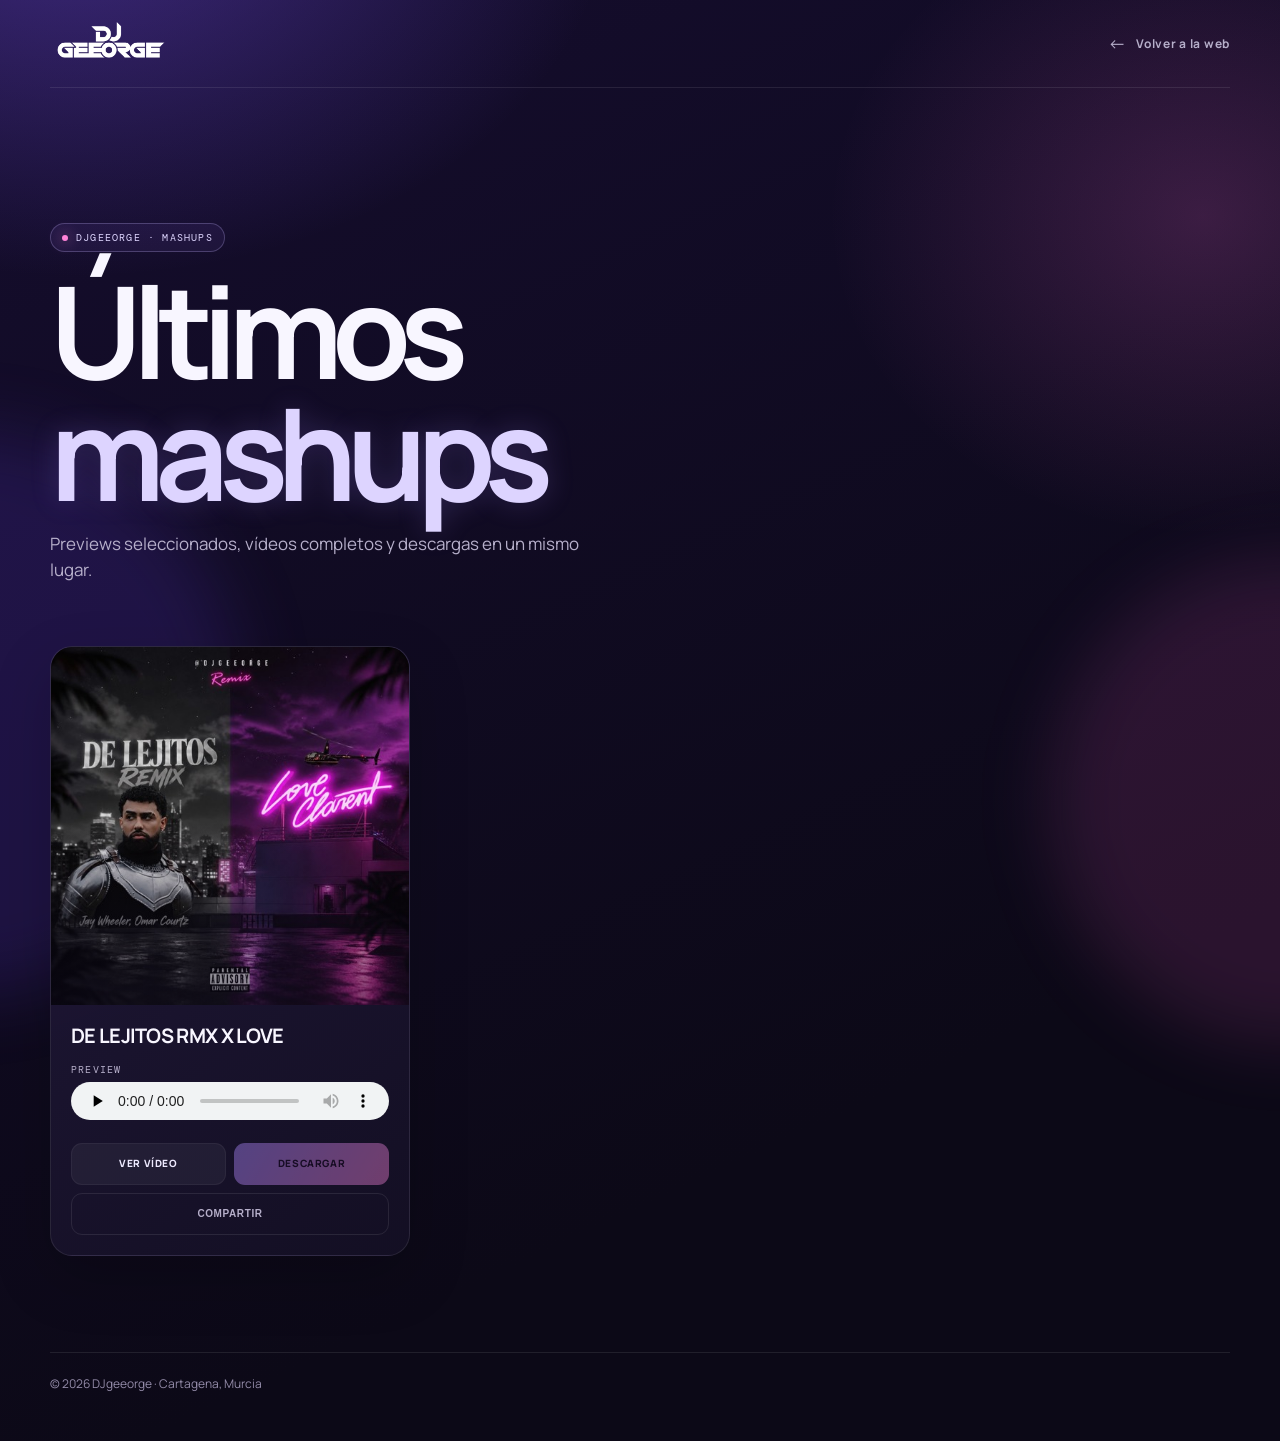
==== descargas/index.html @ b927e09e "web" ====
<!doctype html>
<html lang="es"><head><meta charset="utf-8"><meta name="viewport" content="width=device-width,initial-scale=1"><meta name="theme-color" content="#100b22"><meta name="description" content="Mashups y previews de DJgeeorge."><title>Mashups — DJgeeorge</title><link rel="preconnect" href="https://fonts.googleapis.com"><link rel="preconnect" href="https://fonts.gstatic.com" crossorigin><link href="https://fonts.googleapis.com/css2?family=DM+Mono&family=Manrope:wght@400;500;600;700;800&display=swap" rel="stylesheet"><style>:root{--bg:#100b22;--panel:#1b1331cc;--ink:#f8f6ff;--muted:#b6afca;--violet:#a083ff;--pink:#ff83d8;--line:#ffffff17;--font:Manrope,system-ui,sans-serif}*{box-sizing:border-box}html{scroll-behavior:smooth}body{min-height:100vh;margin:0;overflow-x:hidden;background:radial-gradient(ellipse 62% 40% at 6% -8%,#7651ec70,transparent 68%),radial-gradient(ellipse 45% 34% at 94% 15%,#f569cf30,transparent 65%),linear-gradient(155deg,#150d2e,#0c0917 74%);color:var(--ink);font:15px/1.5 var(--font)}body:before,body:after{content:"";position:fixed;z-index:-1;border-radius:50%;filter:blur(35px);pointer-events:none}body:before{width:44vw;height:44vw;top:48%;left:-25vw;background:#5b3bd032;animation:drift 13s ease-in-out infinite alternate}body:after{width:38vw;height:38vw;right:-20vw;top:62%;background:#f35fca21;animation:drift 15s -4s ease-in-out infinite alternate}a{color:inherit;text-decoration:none}.wrap{width:min(1180px,calc(100% - 48px));margin:auto}.nav{height:88px;display:flex;align-items:center;justify-content:space-between;border-bottom:1px solid var(--line)}.brand img{width:136px;height:auto}.back{display:flex;align-items:center;gap:9px;color:var(--muted);font-size:12px;font-weight:700;letter-spacing:.06em}.back:hover{color:#fff}.back b{font-size:18px;font-weight:400}header{padding:clamp(70px,11vw,135px) 0 64px}.tag{display:inline-flex;align-items:center;gap:8px;padding:7px 11px;border:1px solid #c7b9ff42;border-radius:99px;background:#9c7dff13;color:#dfd6ff;font:10px 'DM Mono';letter-spacing:.12em;text-transform:uppercase}.tag:before{content:"";width:6px;height:6px;border-radius:50%;background:var(--pink);box-shadow:0 0 16px var(--pink)}h1{max-width:800px;margin:18px 0;font-size:clamp(54px,10vw,136px);line-height:.87;letter-spacing:-.08em}h1 span{color:transparent;-webkit-text-stroke:1px #d9d0ff}header p{max-width:530px;margin:0;color:var(--muted);font-size:17px}.grid{display:grid;grid-template-columns:repeat(auto-fit,minmax(280px,1fr));gap:18px;padding-bottom:96px}.card{position:relative;overflow:hidden;border:1px solid var(--line);border-radius:22px;background:linear-gradient(145deg,#231a3dde,#151025de);box-shadow:0 22px 60px #00000032;transition:border-color .35s,box-shadow .4s,transform .4s}.card:hover{border-color:#d8ceff5c;box-shadow:0 32px 70px #00000064;transform:translateY(-6px)}.cover{position:relative;aspect-ratio:1;overflow:hidden;background:#271c48}.cover:after{content:"";position:absolute;inset:0;background:linear-gradient(180deg,transparent 48%,#130d2570)}.cover img{width:100%;height:100%;object-fit:cover;transition:transform .8s cubic-bezier(.16,1,.3,1)}.card:hover .cover img{transform:scale(1.055)}.content{padding:20px}.content h2{margin:0 0 16px;font-size:20px;letter-spacing:-.035em;line-height:1.1}.preview-label{display:block;margin-bottom:6px;color:var(--muted);font:10px 'DM Mono';letter-spacing:.12em;text-transform:uppercase}.preview{width:100%;height:38px;margin:0 0 16px;accent-color:var(--pink)}.actions{display:grid;grid-template-columns:1fr 1fr;gap:8px}.action{display:flex;align-items:center;justify-content:center;min-height:42px;padding:8px;border:1px solid #ffffff0d;border-radius:11px;background:#ffffff0d;color:#eeeaff;font-size:10px;font-weight:800;letter-spacing:.06em;text-align:center;text-transform:uppercase;cursor:pointer;transition:transform .2s,background .2s,box-shadow .2s}.action:hover{transform:translateY(-2px);background:#ffffff1b;box-shadow:0 8px 18px #0004}.action.download{border:0;background:linear-gradient(120deg,#ab8aff,#f07ed0);color:#1b0923}.action.share{grid-column:span 2;background:transparent;border-color:var(--line);color:var(--muted)}.action.disabled{opacity:.42;pointer-events:none}.empty{grid-column:1/-1;padding:48px;border:1px dashed var(--line);border-radius:18px;color:var(--muted)}.footer{padding:22px 0 48px;border-top:1px solid var(--line);color:#938ba8;font-size:12px}.reveal{opacity:0;filter:blur(8px);transform:translateY(35px) scale(.98);transition:opacity .55s ease,filter .65s ease,transform .75s cubic-bezier(.16,1,.3,1)}.reveal.is-visible{opacity:1;filter:none;transform:none}.card.is-shared{animation:focus 1.3s ease-in-out 2}@keyframes drift{to{transform:translate3d(7vw,-5vw,0) scale(1.15)}}@keyframes focus{50%{box-shadow:0 0 0 7px #f496df48,0 0 60px #b59aff7a}}@media(max-width:600px){.wrap{width:min(100% - 30px,1180px)}.nav{height:70px}.brand img{width:118px}.back{font-size:10px}header{padding:70px 0 48px}header p{font-size:15px}.grid{grid-template-columns:1fr;gap:14px}.content{padding:17px}}@media(prefers-reduced-motion:reduce){*,*:before,*:after{animation:none!important;transition:none!important}.reveal{opacity:1;filter:none;transform:none}}</style></head>
<body><div class="wrap nav"><a class="brand" href="../" aria-label="DJgeeorge, inicio"><img src="../logos/logo-blanco.png" alt="DJgeeorge"></a><a class="back" href="../"><b>←</b> Volver a la web</a></div><header class="wrap"><span class="tag">DJgeeorge · Mashups</span><h1>Últimos<br><span>mashups</span></h1><p>Previews seleccionados, vídeos completos y descargas en un mismo lugar.</p></header><main class="wrap"><div class="grid" id="grid"></div></main><footer><div class="wrap footer">© 2026 DJgeeorge · Cartagena, Murcia</div></footer>
<script src="../mashups/mashups-data.js"></script><script>const grid=document.querySelector('#grid'),site='https://djgeeorge.qd.je/descargas/',esc=s=>String(s||'').replace(/[&<>'"]/g,c=>({'&':'&amp;','<':'&lt;','>':'&gt;',"'":'&#39;','"':'&quot;'}[c])),slug=s=>String(s).normalize('NFD').replace(/[\u0300-\u036f]/g,'').toLowerCase().replace(/[^a-z0-9]+/g,'-').replace(/(^-|-$)/g,''),items=window.DJGEEORGE_MASHUPS||[],selected=new URLSearchParams(location.search).get('m'),link=(klass,url,label)=>url?`<a class="action ${klass}" href="${esc(url)}" target="_blank" rel="noopener">${label}</a>`:`<span class="action ${klass} disabled">${label}</span>`;if(!items.length){grid.innerHTML='<div class="empty">Los primeros mashups están llegando. Vuelve pronto.</div>'}else items.forEach(item=>{const id=slug(item.title),shareUrl=`${site}?m=${encodeURIComponent(id)}`,card=document.createElement('article');card.className='card reveal';card.id=`mashup-${id}`;card.innerHTML=`<div class="cover"><img src="${esc(item.cover)}" alt="Portada de ${esc(item.title)}"></div><div class="content"><h2>${esc(item.title)}</h2>${item.preview?`<label class="preview-label">Preview</label><audio class="preview" controls preload="none" src="${esc(item.preview)}">Tu navegador no admite audio.</audio>`:''}<div class="actions">${link('',item.listen,'Ver vídeo')}${link('download',item.download,'Descargar')}<button class="action share" type="button">Compartir</button></div></div>`;card.querySelector('.share').onclick=async()=>{const text=`Mira este nuevo mashup de @DJgeeorge: ${item.title}`;try{if(navigator.share){await navigator.share({title:`DJgeeorge — ${item.title}`,text,url:shareUrl})}else{await navigator.clipboard.writeText(`${text}\n${shareUrl}`);card.querySelector('.share').textContent='Enlace copiado ✓'}}catch(error){if(error.name!=='AbortError')console.error(error)}};grid.append(card);if(selected===id){card.classList.add('is-shared');setTimeout(()=>card.scrollIntoView({behavior:'smooth',block:'center'}),180)}});const cards=document.querySelectorAll('.card'),observer=new IntersectionObserver(entries=>entries.forEach(entry=>{if(entry.isIntersecting){entry.target.classList.add('is-visible');observer.unobserve(entry.target)}}),{threshold:.15,rootMargin:'0px 0px -5%'});cards.forEach((card,index)=>{card.style.transitionDelay=`${Math.min(index*75,300)}ms`;observer.observe(card)});</script></body></html>
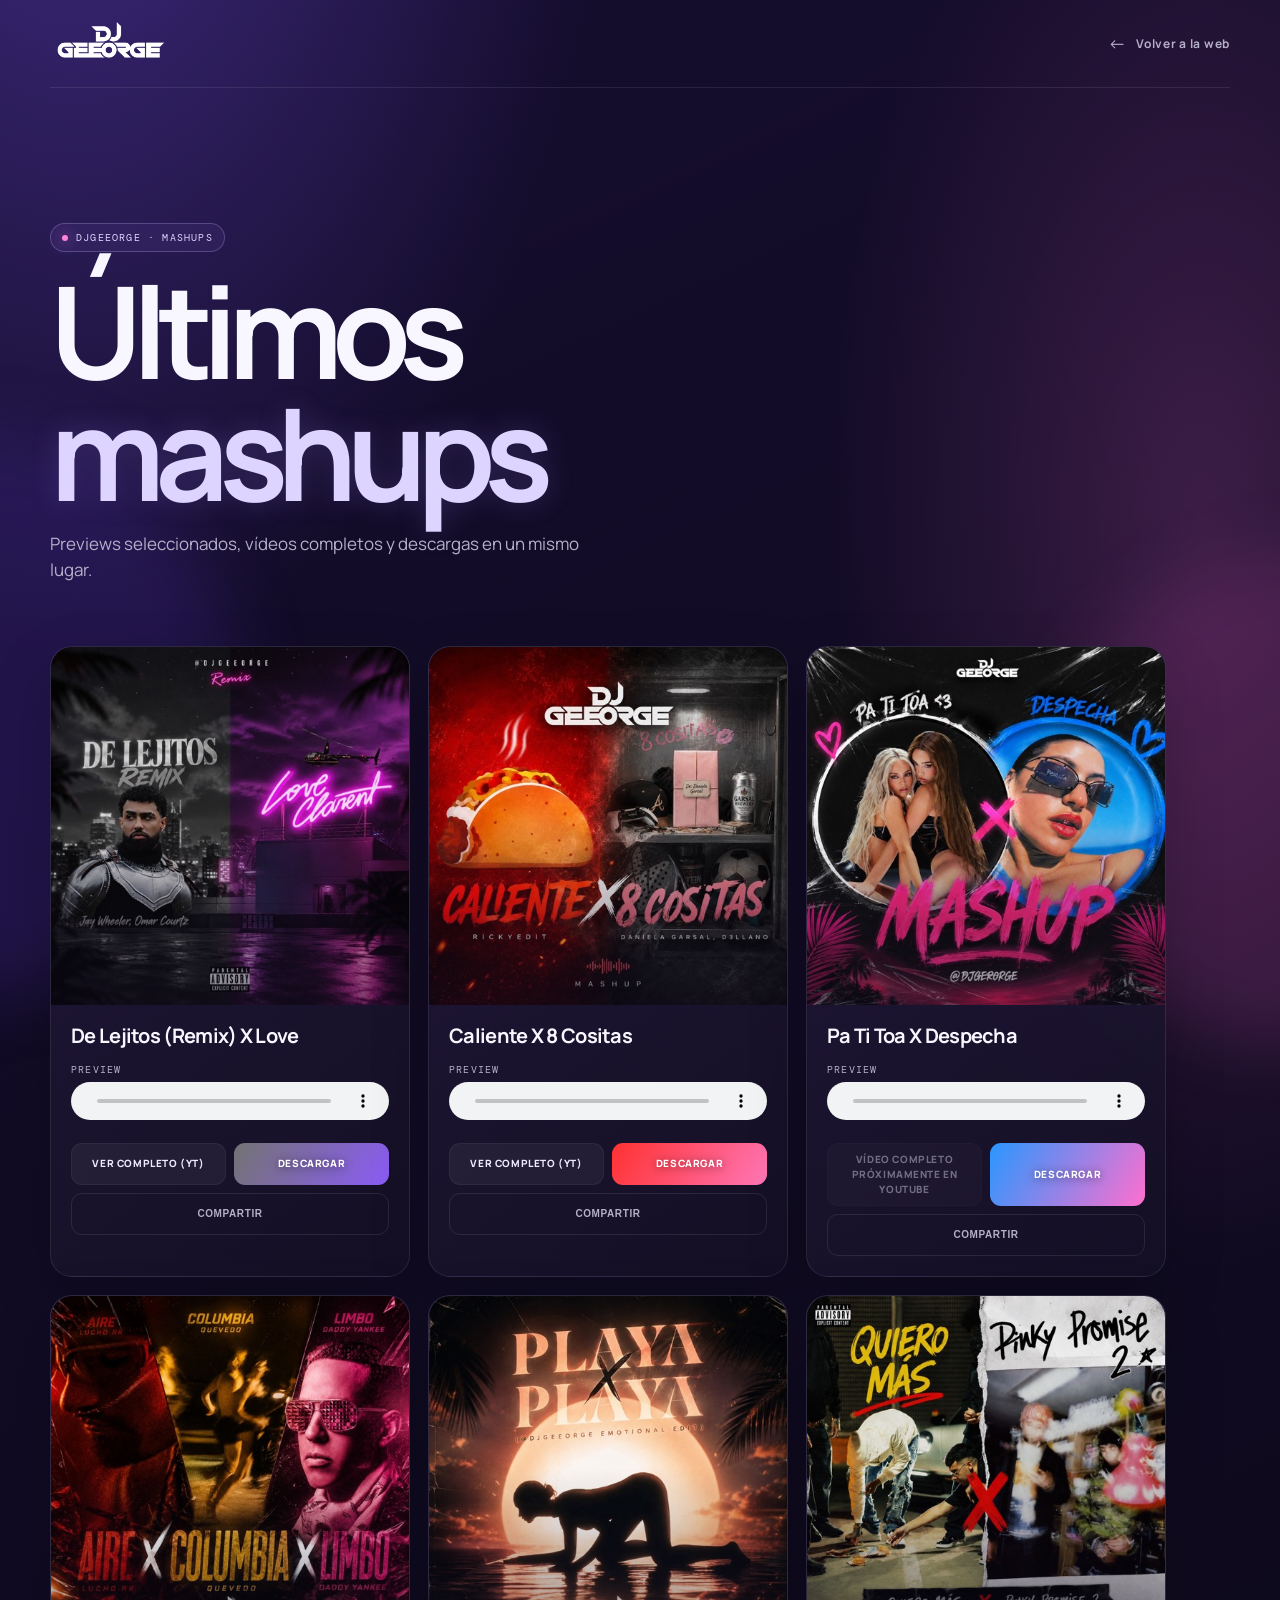
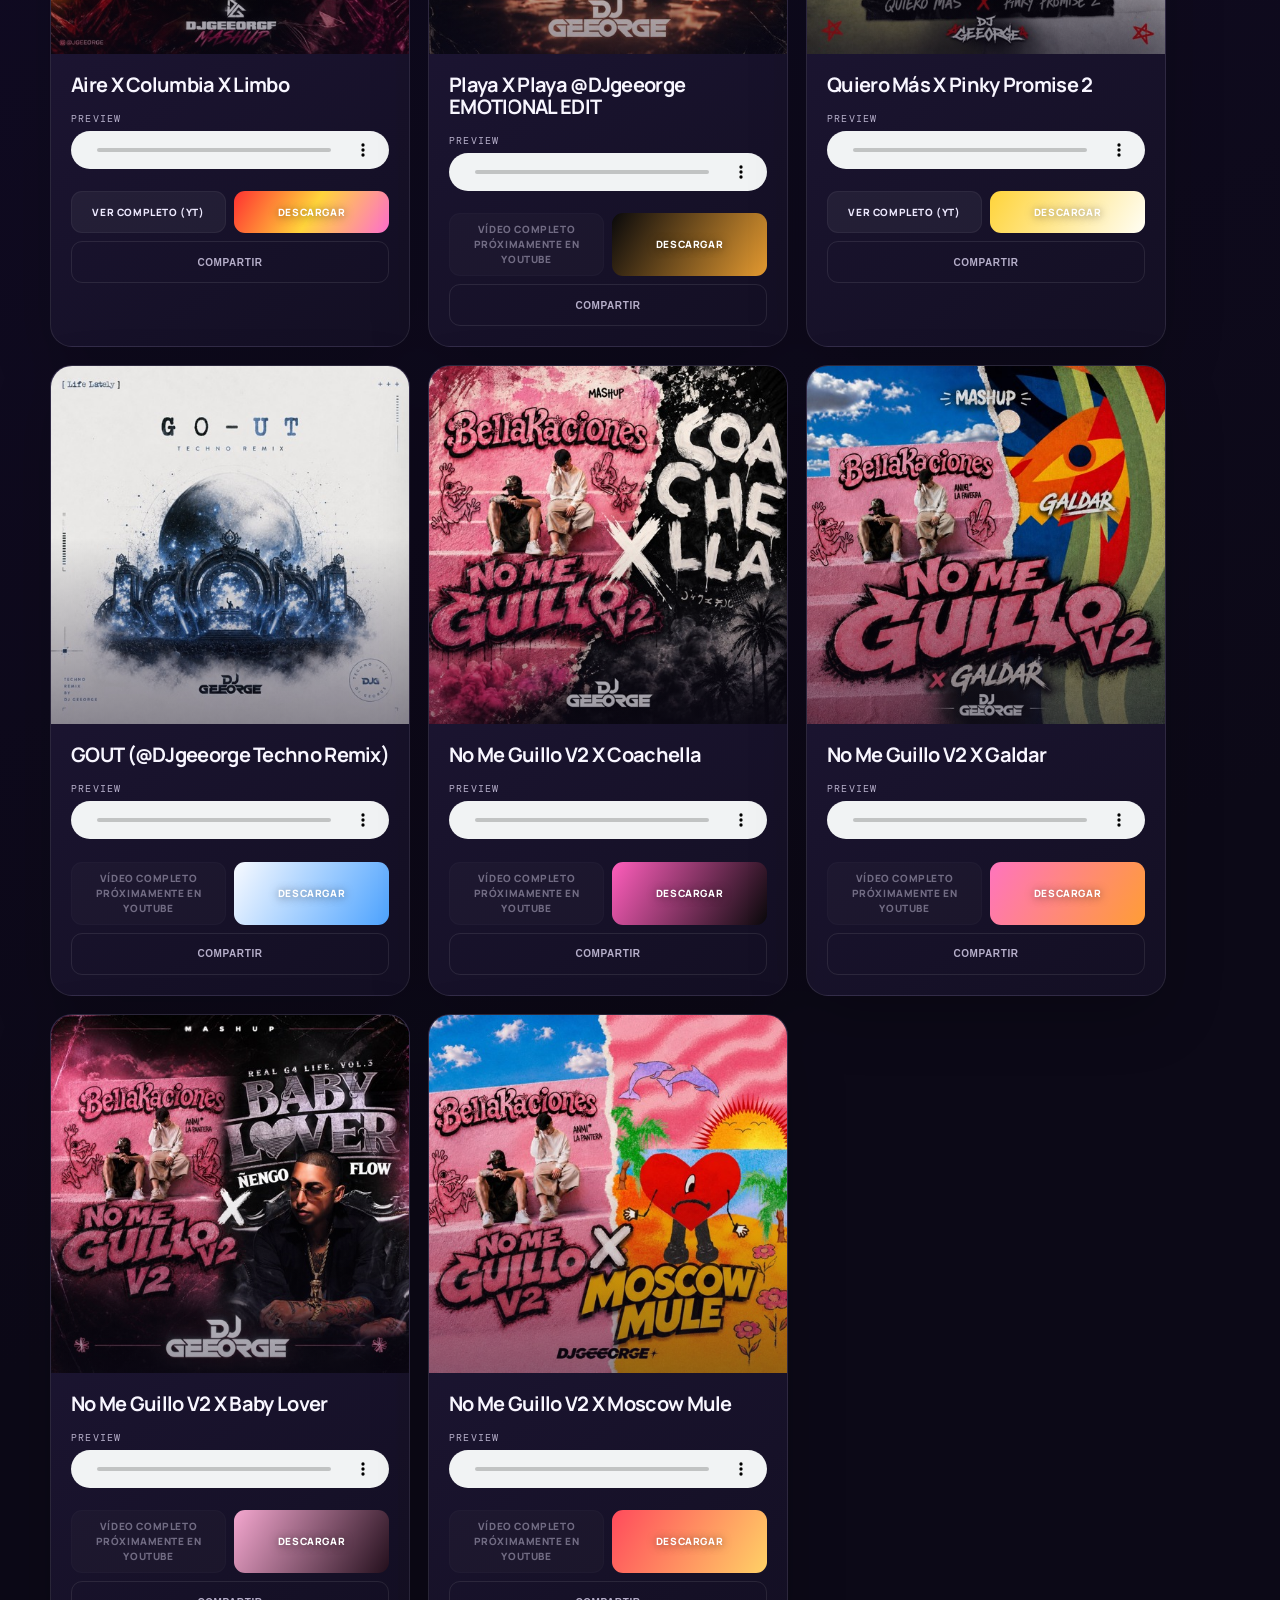
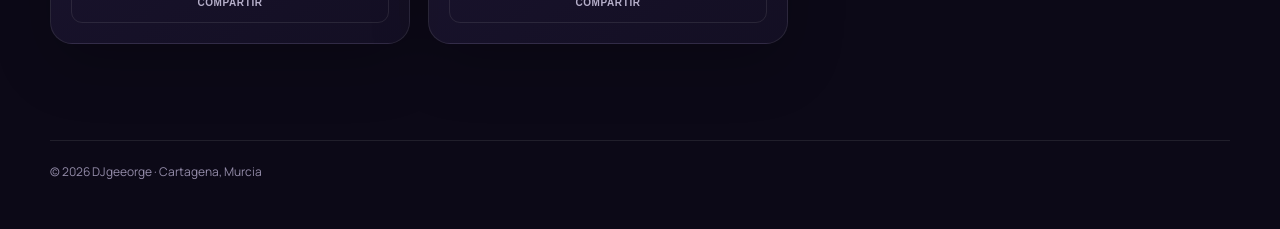
==== commit 3ac243e1: "mashushuhuahsa" ====
--- a/descargas/index.html
+++ b/descargas/index.html
@@ -1,4 +1,4 @@
 <!doctype html>
-<html lang="es"><head><meta charset="utf-8"><meta name="viewport" content="width=device-width,initial-scale=1"><meta name="theme-color" content="#100b22"><meta name="description" content="Mashups y previews de DJgeeorge."><title>Mashups — DJgeeorge</title><link rel="preconnect" href="https://fonts.googleapis.com"><link rel="preconnect" href="https://fonts.gstatic.com" crossorigin><link href="https://fonts.googleapis.com/css2?family=DM+Mono&family=Manrope:wght@400;500;600;700;800&display=swap" rel="stylesheet"><style>:root{--bg:#100b22;--panel:#1b1331cc;--ink:#f8f6ff;--muted:#b6afca;--violet:#a083ff;--pink:#ff83d8;--line:#ffffff17;--font:Manrope,system-ui,sans-serif}*{box-sizing:border-box}html{scroll-behavior:smooth}body{min-height:100vh;margin:0;overflow-x:hidden;background:radial-gradient(ellipse 62% 40% at 6% -8%,#7651ec70,transparent 68%),radial-gradient(ellipse 45% 34% at 94% 15%,#f569cf30,transparent 65%),linear-gradient(155deg,#150d2e,#0c0917 74%);color:var(--ink);font:15px/1.5 var(--font)}body:before,body:after{content:"";position:fixed;z-index:-1;border-radius:50%;filter:blur(35px);pointer-events:none}body:before{width:44vw;height:44vw;top:48%;left:-25vw;background:#5b3bd032;animation:drift 13s ease-in-out infinite alternate}body:after{width:38vw;height:38vw;right:-20vw;top:62%;background:#f35fca21;animation:drift 15s -4s ease-in-out infinite alternate}a{color:inherit;text-decoration:none}.wrap{width:min(1180px,calc(100% - 48px));margin:auto}.nav{height:88px;display:flex;align-items:center;justify-content:space-between;border-bottom:1px solid var(--line)}.brand img{width:136px;height:auto}.back{display:flex;align-items:center;gap:9px;color:var(--muted);font-size:12px;font-weight:700;letter-spacing:.06em}.back:hover{color:#fff}.back b{font-size:18px;font-weight:400}header{padding:clamp(70px,11vw,135px) 0 64px}.tag{display:inline-flex;align-items:center;gap:8px;padding:7px 11px;border:1px solid #c7b9ff42;border-radius:99px;background:#9c7dff13;color:#dfd6ff;font:10px 'DM Mono';letter-spacing:.12em;text-transform:uppercase}.tag:before{content:"";width:6px;height:6px;border-radius:50%;background:var(--pink);box-shadow:0 0 16px var(--pink)}h1{max-width:800px;margin:18px 0;font-size:clamp(54px,10vw,136px);line-height:.87;letter-spacing:-.08em}h1 span{color:transparent;-webkit-text-stroke:1px #d9d0ff}header p{max-width:530px;margin:0;color:var(--muted);font-size:17px}.grid{display:grid;grid-template-columns:repeat(auto-fit,minmax(280px,1fr));gap:18px;padding-bottom:96px}.card{position:relative;overflow:hidden;border:1px solid var(--line);border-radius:22px;background:linear-gradient(145deg,#231a3dde,#151025de);box-shadow:0 22px 60px #00000032;transition:border-color .35s,box-shadow .4s,transform .4s}.card:hover{border-color:#d8ceff5c;box-shadow:0 32px 70px #00000064;transform:translateY(-6px)}.cover{position:relative;aspect-ratio:1;overflow:hidden;background:#271c48}.cover:after{content:"";position:absolute;inset:0;background:linear-gradient(180deg,transparent 48%,#130d2570)}.cover img{width:100%;height:100%;object-fit:cover;transition:transform .8s cubic-bezier(.16,1,.3,1)}.card:hover .cover img{transform:scale(1.055)}.content{padding:20px}.content h2{margin:0 0 16px;font-size:20px;letter-spacing:-.035em;line-height:1.1}.preview-label{display:block;margin-bottom:6px;color:var(--muted);font:10px 'DM Mono';letter-spacing:.12em;text-transform:uppercase}.preview{width:100%;height:38px;margin:0 0 16px;accent-color:var(--pink)}.actions{display:grid;grid-template-columns:1fr 1fr;gap:8px}.action{display:flex;align-items:center;justify-content:center;min-height:42px;padding:8px;border:1px solid #ffffff0d;border-radius:11px;background:#ffffff0d;color:#eeeaff;font-size:10px;font-weight:800;letter-spacing:.06em;text-align:center;text-transform:uppercase;cursor:pointer;transition:transform .2s,background .2s,box-shadow .2s}.action:hover{transform:translateY(-2px);background:#ffffff1b;box-shadow:0 8px 18px #0004}.action.download{border:0;background:linear-gradient(120deg,#ab8aff,#f07ed0);color:#1b0923}.action.share{grid-column:span 2;background:transparent;border-color:var(--line);color:var(--muted)}.action.disabled{opacity:.42;pointer-events:none}.empty{grid-column:1/-1;padding:48px;border:1px dashed var(--line);border-radius:18px;color:var(--muted)}.footer{padding:22px 0 48px;border-top:1px solid var(--line);color:#938ba8;font-size:12px}.reveal{opacity:0;filter:blur(8px);transform:translateY(35px) scale(.98);transition:opacity .55s ease,filter .65s ease,transform .75s cubic-bezier(.16,1,.3,1)}.reveal.is-visible{opacity:1;filter:none;transform:none}.card.is-shared{animation:focus 1.3s ease-in-out 2}@keyframes drift{to{transform:translate3d(7vw,-5vw,0) scale(1.15)}}@keyframes focus{50%{box-shadow:0 0 0 7px #f496df48,0 0 60px #b59aff7a}}@media(max-width:600px){.wrap{width:min(100% - 30px,1180px)}.nav{height:70px}.brand img{width:118px}.back{font-size:10px}header{padding:70px 0 48px}header p{font-size:15px}.grid{grid-template-columns:1fr;gap:14px}.content{padding:17px}}@media(prefers-reduced-motion:reduce){*,*:before,*:after{animation:none!important;transition:none!important}.reveal{opacity:1;filter:none;transform:none}}</style></head>
+<html lang="es"><head><meta charset="utf-8"><meta name="viewport" content="width=device-width,initial-scale=1"><meta name="theme-color" content="#100b22"><meta name="description" content="Mashups y previews de DJgeeorge."><title>Mashups — DJgeeorge</title><link rel="preconnect" href="https://fonts.googleapis.com"><link rel="preconnect" href="https://fonts.gstatic.com" crossorigin><link href="https://fonts.googleapis.com/css2?family=DM+Mono&family=Manrope:wght@400;500;600;700;800&display=swap" rel="stylesheet"><style>:root{--bg:#100b22;--panel:#1b1331cc;--ink:#f8f6ff;--muted:#b6afca;--violet:#a083ff;--pink:#ff83d8;--line:#ffffff17;--font:Manrope,system-ui,sans-serif}*{box-sizing:border-box}html{scroll-behavior:smooth}body{min-height:100vh;margin:0;overflow-x:hidden;background:radial-gradient(ellipse 62% 40% at 6% -8%,#7651ec70,transparent 68%),radial-gradient(ellipse 45% 34% at 94% 15%,#f569cf30,transparent 65%),linear-gradient(155deg,#150d2e,#0c0917 74%);color:var(--ink);font:15px/1.5 var(--font)}body:before,body:after{content:"";position:fixed;z-index:-1;border-radius:50%;filter:blur(35px);pointer-events:none}body:before{width:44vw;height:44vw;top:48%;left:-25vw;background:#5b3bd032}body:after{width:38vw;height:38vw;right:-20vw;top:62%;background:#f35fca21}a{color:inherit;text-decoration:none}.wrap{width:min(1180px,calc(100% - 48px));margin:auto}.nav{height:88px;display:flex;align-items:center;justify-content:space-between;border-bottom:1px solid var(--line)}.brand img{width:136px;height:auto}.back{display:flex;align-items:center;gap:9px;color:var(--muted);font-size:12px;font-weight:700;letter-spacing:.06em}.back:hover{color:#fff}.back b{font-size:18px;font-weight:400}header{padding:clamp(70px,11vw,135px) 0 64px}.tag{display:inline-flex;align-items:center;gap:8px;padding:7px 11px;border:1px solid #c7b9ff42;border-radius:99px;background:#9c7dff13;color:#dfd6ff;font:10px 'DM Mono';letter-spacing:.12em;text-transform:uppercase}.tag:before{content:"";width:6px;height:6px;border-radius:50%;background:var(--pink);box-shadow:0 0 16px var(--pink)}h1{max-width:800px;margin:18px 0;font-size:clamp(54px,10vw,136px);line-height:.87;letter-spacing:-.08em}h1 span{color:transparent;-webkit-text-stroke:1px #d9d0ff}header p{max-width:530px;margin:0;color:var(--muted);font-size:17px}.grid{display:grid;grid-template-columns:repeat(auto-fit,minmax(280px,1fr));gap:18px;padding-bottom:96px}.card{position:relative;overflow:hidden;border:1px solid var(--line);border-radius:22px;background:linear-gradient(145deg,#231a3dde,#151025de);box-shadow:0 22px 60px #00000032}.cover{position:relative;aspect-ratio:1;overflow:hidden;background:#271c48}.cover:after{content:"";position:absolute;inset:0;background:linear-gradient(180deg,transparent 48%,#130d2570)}.cover img{width:100%;height:100%;object-fit:cover}.content{padding:20px}.content h2{margin:0 0 16px;font-size:20px;letter-spacing:-.035em;line-height:1.1}.preview-label{display:block;margin-bottom:6px;color:var(--muted);font:10px 'DM Mono';letter-spacing:.12em;text-transform:uppercase}.preview{width:100%;height:38px;margin:0 0 16px;accent-color:var(--pink)}.actions{display:grid;grid-template-columns:1fr 1fr;gap:8px}.action{display:flex;align-items:center;justify-content:center;min-height:42px;padding:8px;border:1px solid #ffffff0d;border-radius:11px;background:#ffffff0d;color:#eeeaff;font-size:10px;font-weight:800;letter-spacing:.06em;text-align:center;text-transform:uppercase;cursor:pointer}.action.download{border:0;background:linear-gradient(120deg,#ab8aff,#f07ed0);color:#1b0923}.action.share{grid-column:span 2;background:transparent;border-color:var(--line);color:var(--muted)}.action.disabled{opacity:.42;pointer-events:none}.empty{grid-column:1/-1;padding:48px;border:1px dashed var(--line);border-radius:18px;color:var(--muted)}.footer{padding:22px 0 48px;border-top:1px solid var(--line);color:#938ba8;font-size:12px}.reveal{opacity:0;transform:translateY(18px);transition:opacity .3s ease,transform .3s ease}.reveal.is-visible{opacity:1;transform:none}.card.is-shared{box-shadow:0 0 0 4px #f496df48,0 0 60px #b59aff7a}@media(max-width:600px){.wrap{width:min(100% - 30px,1180px)}.nav{height:70px}.brand img{width:118px}.back{font-size:10px}header{padding:70px 0 48px}header p{font-size:15px}.grid{grid-template-columns:1fr;gap:14px}.content{padding:17px}}@media(prefers-reduced-motion:reduce){*,*:before,*:after{transition:none!important}.reveal{opacity:1;transform:none}}</style></head>
 <body><div class="wrap nav"><a class="brand" href="../" aria-label="DJgeeorge, inicio"><img src="../logos/logo-blanco.png" alt="DJgeeorge"></a><a class="back" href="../"><b>←</b> Volver a la web</a></div><header class="wrap"><span class="tag">DJgeeorge · Mashups</span><h1>Últimos<br><span>mashups</span></h1><p>Previews seleccionados, vídeos completos y descargas en un mismo lugar.</p></header><main class="wrap"><div class="grid" id="grid"></div></main><footer><div class="wrap footer">© 2026 DJgeeorge · Cartagena, Murcia</div></footer>
-<script src="../mashups/mashups-data.js"></script><script>const grid=document.querySelector('#grid'),site='https://djgeeorge.qd.je/descargas/',esc=s=>String(s||'').replace(/[&<>'"]/g,c=>({'&':'&amp;','<':'&lt;','>':'&gt;',"'":'&#39;','"':'&quot;'}[c])),slug=s=>String(s).normalize('NFD').replace(/[\u0300-\u036f]/g,'').toLowerCase().replace(/[^a-z0-9]+/g,'-').replace(/(^-|-$)/g,''),items=window.DJGEEORGE_MASHUPS||[],selected=new URLSearchParams(location.search).get('m'),link=(klass,url,label)=>url?`<a class="action ${klass}" href="${esc(url)}" target="_blank" rel="noopener">${label}</a>`:`<span class="action ${klass} disabled">${label}</span>`;if(!items.length){grid.innerHTML='<div class="empty">Los primeros mashups están llegando. Vuelve pronto.</div>'}else items.forEach(item=>{const id=slug(item.title),shareUrl=`${site}?m=${encodeURIComponent(id)}`,card=document.createElement('article');card.className='card reveal';card.id=`mashup-${id}`;card.innerHTML=`<div class="cover"><img src="${esc(item.cover)}" alt="Portada de ${esc(item.title)}"></div><div class="content"><h2>${esc(item.title)}</h2>${item.preview?`<label class="preview-label">Preview</label><audio class="preview" controls preload="none" src="${esc(item.preview)}">Tu navegador no admite audio.</audio>`:''}<div class="actions">${link('',item.listen,'Ver vídeo')}${link('download',item.download,'Descargar')}<button class="action share" type="button">Compartir</button></div></div>`;card.querySelector('.share').onclick=async()=>{const text=`Mira este nuevo mashup de @DJgeeorge: ${item.title}`;try{if(navigator.share){await navigator.share({title:`DJgeeorge — ${item.title}`,text,url:shareUrl})}else{await navigator.clipboard.writeText(`${text}\n${shareUrl}`);card.querySelector('.share').textContent='Enlace copiado ✓'}}catch(error){if(error.name!=='AbortError')console.error(error)}};grid.append(card);if(selected===id){card.classList.add('is-shared');setTimeout(()=>card.scrollIntoView({behavior:'smooth',block:'center'}),180)}});const cards=document.querySelectorAll('.card'),observer=new IntersectionObserver(entries=>entries.forEach(entry=>{if(entry.isIntersecting){entry.target.classList.add('is-visible');observer.unobserve(entry.target)}}),{threshold:.15,rootMargin:'0px 0px -5%'});cards.forEach((card,index)=>{card.style.transitionDelay=`${Math.min(index*75,300)}ms`;observer.observe(card)});</script></body></html>
+<script src="../mashups/mashups-data.js"></script><script>const grid=document.querySelector('#grid'),site='https://djgeeorge.qd.je/descargas/',esc=s=>String(s||'').replace(/[&<>'"]/g,c=>({'&':'&amp;','<':'&lt;','>':'&gt;',"'":'&#39;','"':'&quot;'}[c])),slug=s=>String(s).normalize('NFD').replace(/[\u0300-\u036f]/g,'').toLowerCase().replace(/[^a-z0-9]+/g,'-').replace(/(^-|-$)/g,''),items=window.DJGEEORGE_MASHUPS||[],selected=new URLSearchParams(location.search).get('m'),link=(klass,url,label)=>url?`<a class="action ${klass}" href="${esc(url)}" target="_blank" rel="noopener">${label}</a>`:`<span class="action ${klass} disabled">${label}</span>`;if(!items.length){grid.innerHTML='<div class="empty">Los primeros mashups están llegando. Vuelve pronto.</div>'}else items.forEach(item=>{const id=slug(item.title),shareUrl=`${site}?m=${encodeURIComponent(id)}`,videoLabel=item.youtubePending?'Vídeo completo próximamente en YouTube':'Ver completo (yt)',card=document.createElement('article');card.className='card reveal';card.id=`mashup-${id}`;card.innerHTML=`<div class="cover"><img src="${esc(item.cover)}" alt="Portada de ${esc(item.title)}"></div><div class="content"><h2>${esc(item.title)}</h2>${item.preview?`<label class="preview-label">Preview</label><audio class="preview" controls preload="none" src="${esc(item.preview)}">Tu navegador no admite audio.</audio>`:''}<div class="actions">${link('',item.listen,videoLabel)}${link('download',item.download,'Descargar')}<button class="action share" type="button">Compartir</button></div></div>`;card.querySelector('.preview')?.addEventListener('play',event=>document.querySelectorAll('.preview').forEach(audio=>{if(audio!==event.currentTarget)audio.pause()}));card.querySelector('.share').onclick=async()=>{const text=`Mira este nuevo mashup de @DJgeeorge: ${item.title}`;try{if(navigator.share){await navigator.share({title:`DJgeeorge — ${item.title}`,text,url:shareUrl})}else{await navigator.clipboard.writeText(`${text}\n${shareUrl}`);card.querySelector('.share').textContent='Enlace copiado ✓'}}catch(error){if(error.name!=='AbortError')console.error(error)}};grid.append(card);if(selected===id){card.classList.add('is-shared');setTimeout(()=>card.scrollIntoView({behavior:'smooth',block:'center'}),180)}});document.querySelectorAll('.card').forEach((card,index)=>setTimeout(()=>card.classList.add('is-visible'),index*90));</script><script src="palette.js"></script></body></html>
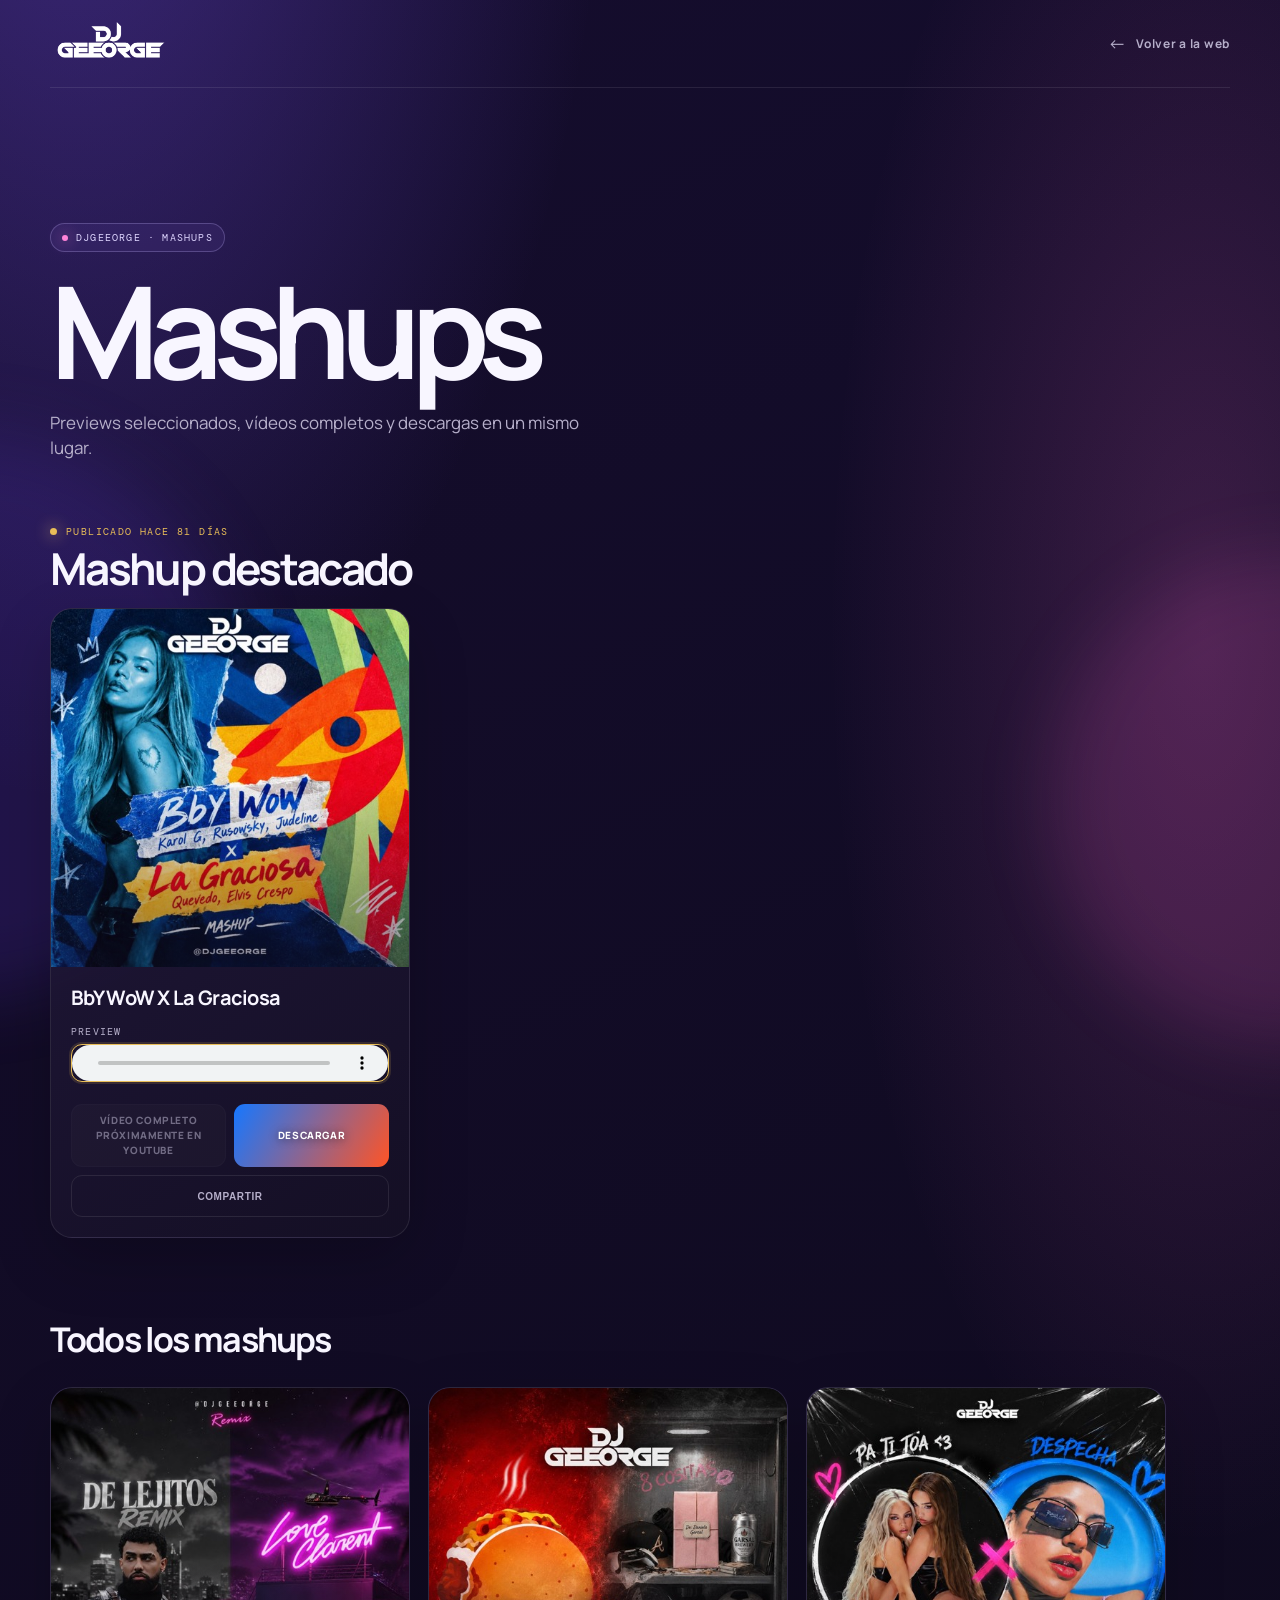
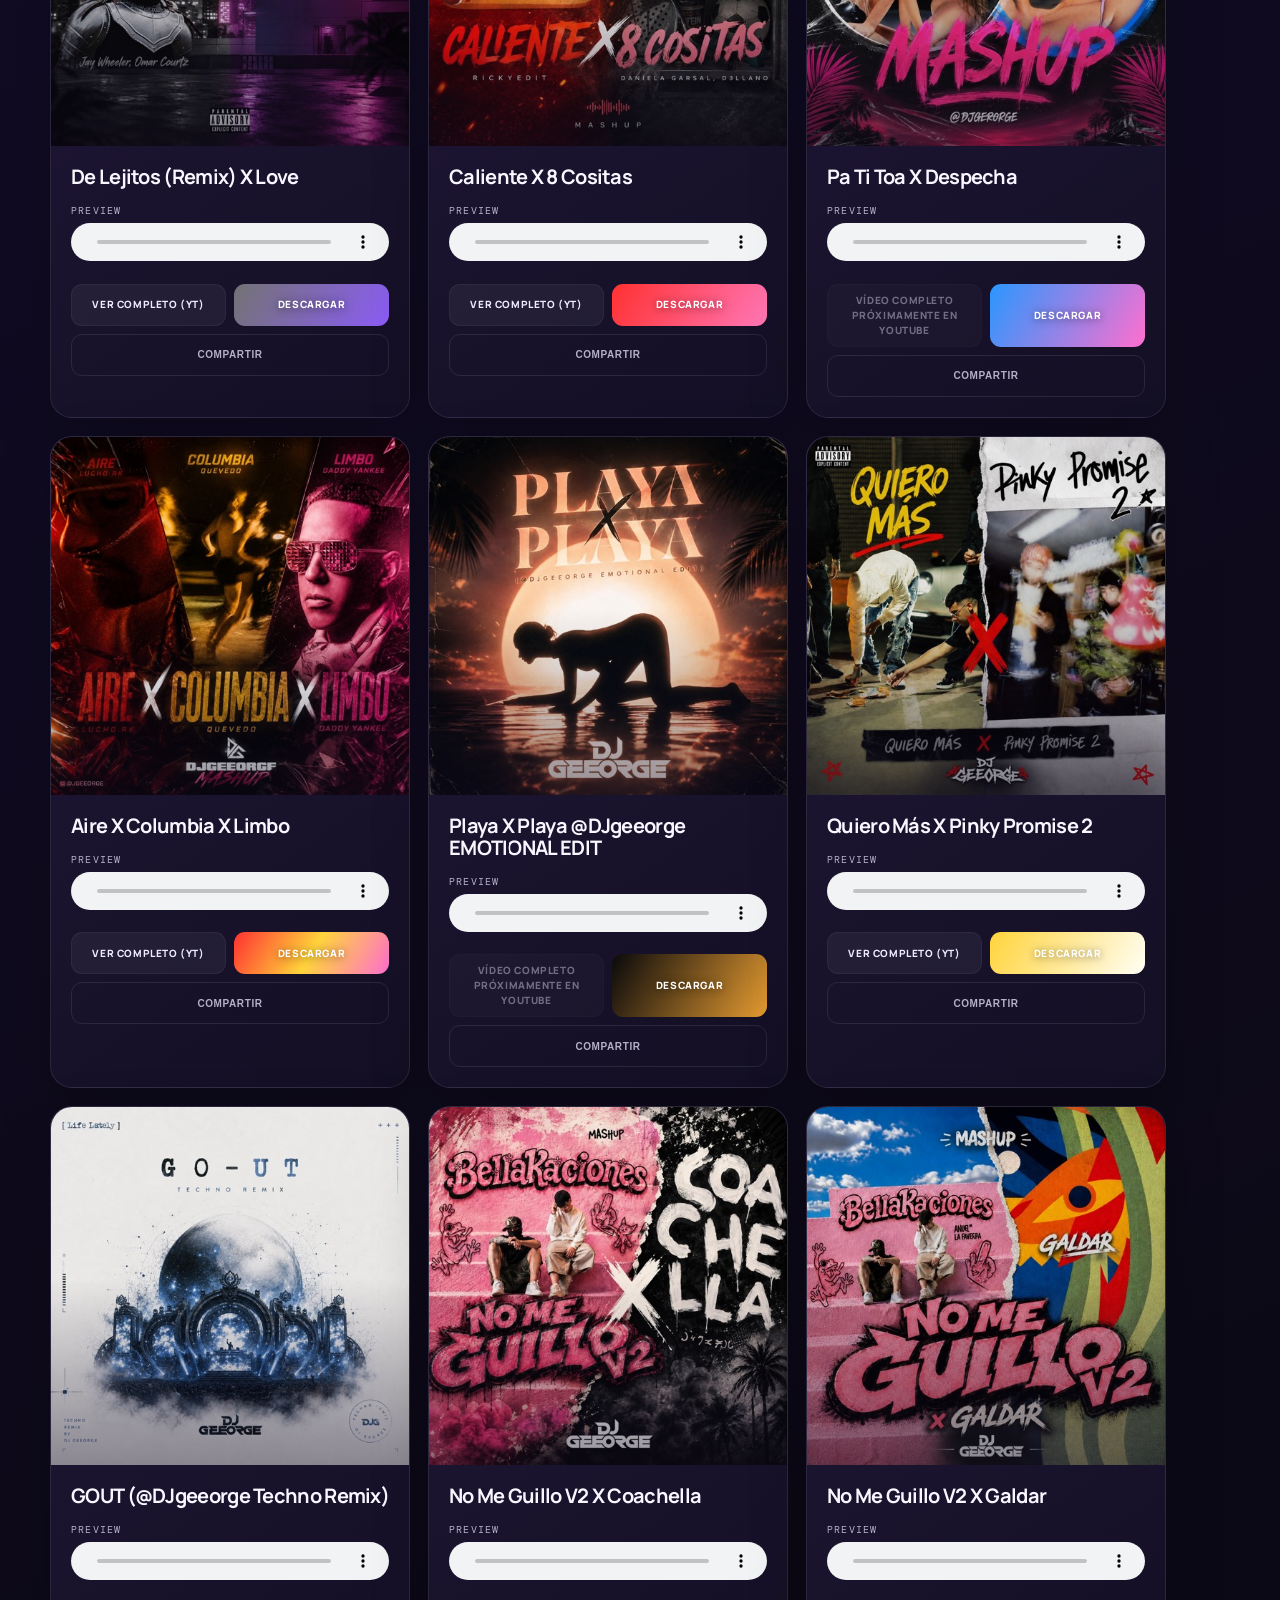
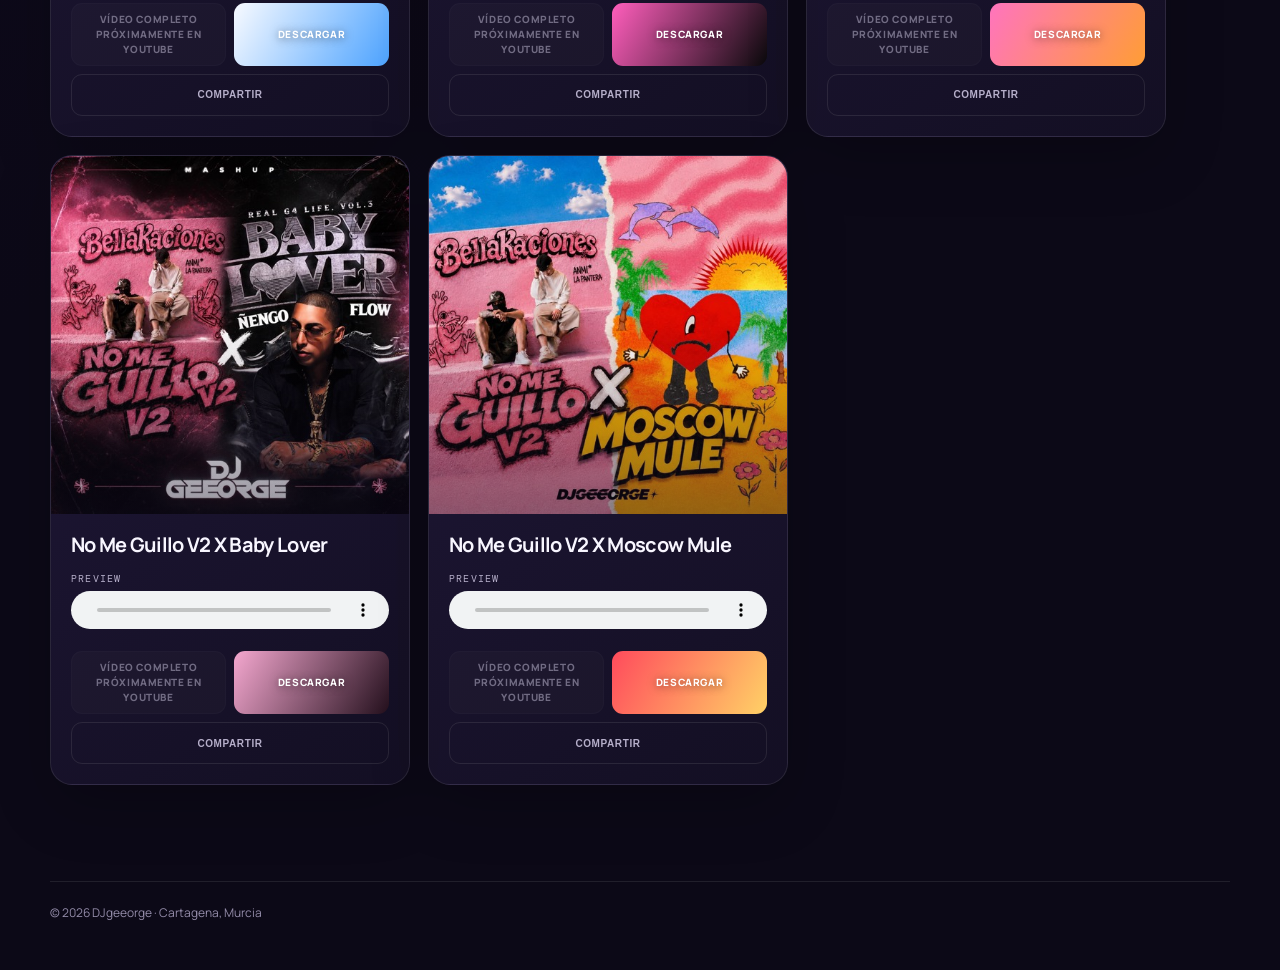
==== commit cfce14c6: "mashup destacado" ====
--- a/descargas/index.html
+++ b/descargas/index.html
@@ -1,4 +1,41 @@
 <!doctype html>
-<html lang="es"><head><meta charset="utf-8"><meta name="viewport" content="width=device-width,initial-scale=1"><meta name="theme-color" content="#100b22"><meta name="description" content="Mashups y previews de DJgeeorge."><title>Mashups — DJgeeorge</title><link rel="preconnect" href="https://fonts.googleapis.com"><link rel="preconnect" href="https://fonts.gstatic.com" crossorigin><link href="https://fonts.googleapis.com/css2?family=DM+Mono&family=Manrope:wght@400;500;600;700;800&display=swap" rel="stylesheet"><style>:root{--bg:#100b22;--panel:#1b1331cc;--ink:#f8f6ff;--muted:#b6afca;--violet:#a083ff;--pink:#ff83d8;--line:#ffffff17;--font:Manrope,system-ui,sans-serif}*{box-sizing:border-box}html{scroll-behavior:smooth}body{min-height:100vh;margin:0;overflow-x:hidden;background:radial-gradient(ellipse 62% 40% at 6% -8%,#7651ec70,transparent 68%),radial-gradient(ellipse 45% 34% at 94% 15%,#f569cf30,transparent 65%),linear-gradient(155deg,#150d2e,#0c0917 74%);color:var(--ink);font:15px/1.5 var(--font)}body:before,body:after{content:"";position:fixed;z-index:-1;border-radius:50%;filter:blur(35px);pointer-events:none}body:before{width:44vw;height:44vw;top:48%;left:-25vw;background:#5b3bd032}body:after{width:38vw;height:38vw;right:-20vw;top:62%;background:#f35fca21}a{color:inherit;text-decoration:none}.wrap{width:min(1180px,calc(100% - 48px));margin:auto}.nav{height:88px;display:flex;align-items:center;justify-content:space-between;border-bottom:1px solid var(--line)}.brand img{width:136px;height:auto}.back{display:flex;align-items:center;gap:9px;color:var(--muted);font-size:12px;font-weight:700;letter-spacing:.06em}.back:hover{color:#fff}.back b{font-size:18px;font-weight:400}header{padding:clamp(70px,11vw,135px) 0 64px}.tag{display:inline-flex;align-items:center;gap:8px;padding:7px 11px;border:1px solid #c7b9ff42;border-radius:99px;background:#9c7dff13;color:#dfd6ff;font:10px 'DM Mono';letter-spacing:.12em;text-transform:uppercase}.tag:before{content:"";width:6px;height:6px;border-radius:50%;background:var(--pink);box-shadow:0 0 16px var(--pink)}h1{max-width:800px;margin:18px 0;font-size:clamp(54px,10vw,136px);line-height:.87;letter-spacing:-.08em}h1 span{color:transparent;-webkit-text-stroke:1px #d9d0ff}header p{max-width:530px;margin:0;color:var(--muted);font-size:17px}.grid{display:grid;grid-template-columns:repeat(auto-fit,minmax(280px,1fr));gap:18px;padding-bottom:96px}.card{position:relative;overflow:hidden;border:1px solid var(--line);border-radius:22px;background:linear-gradient(145deg,#231a3dde,#151025de);box-shadow:0 22px 60px #00000032}.cover{position:relative;aspect-ratio:1;overflow:hidden;background:#271c48}.cover:after{content:"";position:absolute;inset:0;background:linear-gradient(180deg,transparent 48%,#130d2570)}.cover img{width:100%;height:100%;object-fit:cover}.content{padding:20px}.content h2{margin:0 0 16px;font-size:20px;letter-spacing:-.035em;line-height:1.1}.preview-label{display:block;margin-bottom:6px;color:var(--muted);font:10px 'DM Mono';letter-spacing:.12em;text-transform:uppercase}.preview{width:100%;height:38px;margin:0 0 16px;accent-color:var(--pink)}.actions{display:grid;grid-template-columns:1fr 1fr;gap:8px}.action{display:flex;align-items:center;justify-content:center;min-height:42px;padding:8px;border:1px solid #ffffff0d;border-radius:11px;background:#ffffff0d;color:#eeeaff;font-size:10px;font-weight:800;letter-spacing:.06em;text-align:center;text-transform:uppercase;cursor:pointer}.action.download{border:0;background:linear-gradient(120deg,#ab8aff,#f07ed0);color:#1b0923}.action.share{grid-column:span 2;background:transparent;border-color:var(--line);color:var(--muted)}.action.disabled{opacity:.42;pointer-events:none}.empty{grid-column:1/-1;padding:48px;border:1px dashed var(--line);border-radius:18px;color:var(--muted)}.footer{padding:22px 0 48px;border-top:1px solid var(--line);color:#938ba8;font-size:12px}.reveal{opacity:0;transform:translateY(18px);transition:opacity .3s ease,transform .3s ease}.reveal.is-visible{opacity:1;transform:none}.card.is-shared{box-shadow:0 0 0 4px #f496df48,0 0 60px #b59aff7a}@media(max-width:600px){.wrap{width:min(100% - 30px,1180px)}.nav{height:70px}.brand img{width:118px}.back{font-size:10px}header{padding:70px 0 48px}header p{font-size:15px}.grid{grid-template-columns:1fr;gap:14px}.content{padding:17px}}@media(prefers-reduced-motion:reduce){*,*:before,*:after{transition:none!important}.reveal{opacity:1;transform:none}}</style></head>
-<body><div class="wrap nav"><a class="brand" href="../" aria-label="DJgeeorge, inicio"><img src="../logos/logo-blanco.png" alt="DJgeeorge"></a><a class="back" href="../"><b>←</b> Volver a la web</a></div><header class="wrap"><span class="tag">DJgeeorge · Mashups</span><h1>Últimos<br><span>mashups</span></h1><p>Previews seleccionados, vídeos completos y descargas en un mismo lugar.</p></header><main class="wrap"><div class="grid" id="grid"></div></main><footer><div class="wrap footer">© 2026 DJgeeorge · Cartagena, Murcia</div></footer>
-<script src="../mashups/mashups-data.js"></script><script>const grid=document.querySelector('#grid'),site='https://djgeeorge.qd.je/descargas/',esc=s=>String(s||'').replace(/[&<>'"]/g,c=>({'&':'&amp;','<':'&lt;','>':'&gt;',"'":'&#39;','"':'&quot;'}[c])),slug=s=>String(s).normalize('NFD').replace(/[\u0300-\u036f]/g,'').toLowerCase().replace(/[^a-z0-9]+/g,'-').replace(/(^-|-$)/g,''),items=window.DJGEEORGE_MASHUPS||[],selected=new URLSearchParams(location.search).get('m'),link=(klass,url,label)=>url?`<a class="action ${klass}" href="${esc(url)}" target="_blank" rel="noopener">${label}</a>`:`<span class="action ${klass} disabled">${label}</span>`;if(!items.length){grid.innerHTML='<div class="empty">Los primeros mashups están llegando. Vuelve pronto.</div>'}else items.forEach(item=>{const id=slug(item.title),shareUrl=`${site}?m=${encodeURIComponent(id)}`,videoLabel=item.youtubePending?'Vídeo completo próximamente en YouTube':'Ver completo (yt)',card=document.createElement('article');card.className='card reveal';card.id=`mashup-${id}`;card.innerHTML=`<div class="cover"><img src="${esc(item.cover)}" alt="Portada de ${esc(item.title)}"></div><div class="content"><h2>${esc(item.title)}</h2>${item.preview?`<label class="preview-label">Preview</label><audio class="preview" controls preload="none" src="${esc(item.preview)}">Tu navegador no admite audio.</audio>`:''}<div class="actions">${link('',item.listen,videoLabel)}${link('download',item.download,'Descargar')}<button class="action share" type="button">Compartir</button></div></div>`;card.querySelector('.preview')?.addEventListener('play',event=>document.querySelectorAll('.preview').forEach(audio=>{if(audio!==event.currentTarget)audio.pause()}));card.querySelector('.share').onclick=async()=>{const text=`Mira este nuevo mashup de @DJgeeorge: ${item.title}`;try{if(navigator.share){await navigator.share({title:`DJgeeorge — ${item.title}`,text,url:shareUrl})}else{await navigator.clipboard.writeText(`${text}\n${shareUrl}`);card.querySelector('.share').textContent='Enlace copiado ✓'}}catch(error){if(error.name!=='AbortError')console.error(error)}};grid.append(card);if(selected===id){card.classList.add('is-shared');setTimeout(()=>card.scrollIntoView({behavior:'smooth',block:'center'}),180)}});document.querySelectorAll('.card').forEach((card,index)=>setTimeout(()=>card.classList.add('is-visible'),index*90));</script><script src="palette.js"></script></body></html>
+<html lang="es">
+<head>
+  <meta charset="utf-8">
+  <meta name="viewport" content="width=device-width,initial-scale=1">
+  <meta name="theme-color" content="#100b22">
+  <meta name="description" content="Mashups y previews de DJgeeorge.">
+  <title>Mashups — DJgeeorge</title>
+  <link rel="preconnect" href="https://fonts.googleapis.com">
+  <link rel="preconnect" href="https://fonts.gstatic.com" crossorigin>
+  <link href="https://fonts.googleapis.com/css2?family=DM+Mono&family=Manrope:wght@400;500;600;700;800&display=swap" rel="stylesheet">
+  <style>
+    :root{--bg:#100b22;--panel:#1b1331cc;--ink:#f8f6ff;--muted:#b6afca;--violet:#a083ff;--pink:#ff83d8;--gold:#e9be58;--line:#ffffff17;--font:Manrope,system-ui,sans-serif}
+    *{box-sizing:border-box}html{scroll-behavior:smooth}body{min-height:100vh;margin:0;overflow-x:hidden;background:radial-gradient(ellipse 62% 40% at 6% -8%,#7651ec70,transparent 68%),radial-gradient(ellipse 45% 34% at 94% 15%,#f569cf30,transparent 65%),linear-gradient(155deg,#150d2e,#0c0917 74%);color:var(--ink);font:15px/1.5 var(--font)}body:before,body:after{content:"";position:fixed;z-index:-1;border-radius:50%;filter:blur(35px);pointer-events:none}body:before{width:44vw;height:44vw;top:48%;left:-25vw;background:#5b3bd032}body:after{width:38vw;height:38vw;right:-20vw;top:62%;background:#f35fca21}a{color:inherit;text-decoration:none}.wrap{width:min(1180px,calc(100% - 48px));margin:auto}.nav{height:88px;display:flex;align-items:center;justify-content:space-between;border-bottom:1px solid var(--line)}.brand img{width:136px;height:auto}.back{display:flex;align-items:center;gap:9px;color:var(--muted);font-size:12px;font-weight:700;letter-spacing:.06em}.back:hover{color:#fff}.back b{font-size:18px;font-weight:400}
+    header{padding:clamp(70px,11vw,135px) 0 64px}.tag{display:inline-flex;align-items:center;gap:8px;padding:7px 11px;border:1px solid #c7b9ff42;border-radius:99px;background:#9c7dff13;color:#dfd6ff;font:10px 'DM Mono';letter-spacing:.12em;text-transform:uppercase}.tag:before{content:"";width:6px;height:6px;border-radius:50%;background:var(--pink);box-shadow:0 0 16px var(--pink)}h1{max-width:800px;margin:18px 0;font-size:clamp(54px,10vw,136px);line-height:.87;letter-spacing:-.08em}header p{max-width:530px;margin:0;color:var(--muted);font-size:17px}
+    .featured-section{margin:0 0 76px}.section-label{display:flex;align-items:center;gap:9px;margin:0 0 8px;color:var(--gold);font:10px 'DM Mono';letter-spacing:.14em;text-transform:uppercase}.section-label:before{content:"";width:7px;height:7px;border-radius:50%;background:var(--gold);box-shadow:0 0 15px #edc66b}.section-title{margin:0 0 18px;font-size:clamp(28px,4vw,44px);line-height:1;letter-spacing:-.06em}.featured-card{max-width:360px}.featured-card.is-visible{animation:featured-glow 5.5s ease-in-out infinite}.featured-card .preview{border:1px solid var(--gold);border-radius:11px;box-shadow:0 0 0 2px #e9be5826;accent-color:var(--gold)}.all-title{margin:0 0 22px;font-size:clamp(25px,3vw,34px);letter-spacing:-.055em}.grid{display:grid;grid-template-columns:repeat(auto-fit,minmax(280px,1fr));gap:18px;padding-bottom:96px}.card{position:relative;overflow:hidden;border:1px solid var(--line);border-radius:22px;background:linear-gradient(145deg,#231a3dde,#151025de);box-shadow:0 22px 60px #00000032}.cover{position:relative;aspect-ratio:1;overflow:hidden;background:#271c48}.cover:after{content:"";position:absolute;inset:0;background:linear-gradient(180deg,transparent 48%,#130d2570)}.cover img{width:100%;height:100%;object-fit:cover}.content{padding:20px}.content h2{margin:0 0 16px;font-size:20px;letter-spacing:-.035em;line-height:1.1}.preview-label{display:block;margin-bottom:6px;color:var(--muted);font:10px 'DM Mono';letter-spacing:.12em;text-transform:uppercase}.preview{width:100%;height:38px;margin:0 0 16px;accent-color:var(--pink)}.actions{display:grid;grid-template-columns:1fr 1fr;gap:8px}.action{display:flex;align-items:center;justify-content:center;min-height:42px;padding:8px;border:1px solid #ffffff0d;border-radius:11px;background:#ffffff0d;color:#eeeaff;font-size:10px;font-weight:800;letter-spacing:.06em;text-align:center;text-transform:uppercase;cursor:pointer}.action.download{border:0;background:linear-gradient(120deg,#ab8aff,#f07ed0);color:#1b0923}.action.share{grid-column:span 2;background:transparent;border-color:var(--line);color:var(--muted)}.action.disabled{opacity:.42;pointer-events:none}.empty{grid-column:1/-1;padding:48px;border:1px dashed var(--line);border-radius:18px;color:var(--muted)}.footer{padding:22px 0 48px;border-top:1px solid var(--line);color:#938ba8;font-size:12px}.reveal{opacity:0;transform:translateY(18px);transition:opacity .3s ease,transform .3s ease}.reveal.is-visible{opacity:1;transform:none}.card.is-shared{box-shadow:0 0 0 4px #f496df48,0 0 60px #b59aff7a}@keyframes featured-glow{0%,100%{box-shadow:0 22px 60px #00000032}50%{box-shadow:0 22px 60px #00000032,0 0 30px #e9be582d}}
+    @media(max-width:600px){.wrap{width:min(100% - 30px,1180px)}.nav{height:70px}.brand img{width:118px}.back{font-size:10px}header{padding:70px 0 48px}header p{font-size:15px}.featured-section{margin-bottom:56px}.featured-card{max-width:none}.grid{grid-template-columns:1fr;gap:14px}.content{padding:17px}}
+    @media(prefers-reduced-motion:reduce){*,*:before,*:after{transition:none!important;animation:none!important}.reveal{opacity:1;transform:none}}
+  </style>
+</head>
+<body>
+  <div class="wrap nav"><a class="brand" href="../" aria-label="DJgeeorge, inicio"><img src="../logos/logo-blanco.png" alt="DJgeeorge"></a><a class="back" href="../"><b>←</b> Volver a la web</a></div>
+  <header class="wrap"><span class="tag">DJgeeorge · Mashups</span><h1>Mashups</h1><p>Previews seleccionados, vídeos completos y descargas en un mismo lugar.</p></header>
+  <main class="wrap">
+    <section class="featured-section" id="featured-section"><p class="section-label">Recién publicado</p><h2 class="section-title">Mashup destacado</h2><div id="featured"></div></section>
+    <section id="all-mashups"><h2 class="all-title">Todos los mashups</h2><div class="grid" id="grid"></div></section>
+  </main>
+  <footer><div class="wrap footer">© 2026 DJgeeorge · Cartagena, Murcia</div></footer>
+  <script src="../mashups/mashups-data.js"></script>
+  <script>
+    const grid=document.querySelector('#grid'),featured=document.querySelector('#featured'),featuredSection=document.querySelector('#featured-section'),featuredLabel=document.querySelector('.section-label'),allMashups=document.querySelector('#all-mashups'),site='https://djgeeorge.qd.je/descargas/',esc=s=>String(s||'').replace(/[&<>'"]/g,c=>({'&':'&amp;','<':'&lt;','>':'&gt;',"'":'&#39;','"':'&quot;'}[c])),slug=s=>String(s).normalize('NFD').replace(/[\u0300-\u036f]/g,'').toLowerCase().replace(/[^a-z0-9]+/g,'-').replace(/(^-|-$)/g,''),items=window.DJGEEORGE_MASHUPS||[],selected=new URLSearchParams(location.search).get('m'),link=(klass,url,label)=>url?`<a class="action ${klass}" href="${esc(url)}" target="_blank" rel="noopener">${label}</a>`:`<span class="action ${klass} disabled">${label}</span>`;
+    function publishedLabel(item){const saved=Date.parse(item.publishedAt||''),fromCover=Number((item.cover||'').match(/-(\d{13})-cover\./)?.[1]),time=Number.isFinite(saved)?saved:fromCover;if(!time||time>Date.now())return 'Publicado recientemente';const seconds=Math.floor((Date.now()-time)/1000),minutes=Math.floor(seconds/60),hours=Math.floor(minutes/60),days=Math.floor(hours/24);if(minutes<1)return 'Publicado hace unos segundos';if(minutes<60)return `Publicado hace ${minutes} ${minutes===1?'minuto':'minutos'}`;if(hours<24)return `Publicado hace ${hours} ${hours===1?'hora':'horas'}`;return `Publicado hace ${days} ${days===1?'día':'días'}`}
+    function makeCard(item,isFeatured=false){const id=slug(item.title),shareUrl=`${site}?m=${encodeURIComponent(id)}`,videoLabel=item.youtubePending?'Vídeo completo próximamente en YouTube':'Ver completo (yt)',card=document.createElement('article');card.className=`card reveal${isFeatured?' featured-card':''}`;card.id=`mashup-${id}`;card.innerHTML=`<div class="cover"><img src="${esc(item.cover)}" alt="Portada de ${esc(item.title)}"></div><div class="content"><h2>${esc(item.title)}</h2>${item.preview?`<label class="preview-label">Preview</label><audio class="preview" controls preload="none" src="${esc(item.preview)}">Tu navegador no admite audio.</audio>`:''}<div class="actions">${link('',item.listen,videoLabel)}${link('download',item.download,'Descargar')}<button class="action share" type="button">Compartir</button></div></div>`;card.querySelector('.preview')?.addEventListener('play',event=>document.querySelectorAll('.preview').forEach(audio=>{if(audio!==event.currentTarget)audio.pause()}));card.querySelector('.share').onclick=async()=>{const text=`Mira este nuevo mashup de @DJgeeorge: ${item.title}`;try{if(navigator.share){await navigator.share({title:`DJgeeorge — ${item.title}`,text,url:shareUrl})}else{await navigator.clipboard.writeText(`${text}\n${shareUrl}`);card.querySelector('.share').textContent='Enlace copiado ✓'}}catch(error){if(error.name!=='AbortError')console.error(error)}};if(selected===id){card.classList.add('is-shared');setTimeout(()=>card.scrollIntoView({behavior:'smooth',block:'center'}),180)}return card}
+    if(!items.length){featuredSection.hidden=true;grid.innerHTML='<div class="empty">Los primeros mashups están llegando. Vuelve pronto.</div>'}else{featuredLabel.textContent=publishedLabel(items[0]);const newest=makeCard(items[0],true);featured.append(newest);setTimeout(()=>newest.classList.add('is-visible'),140);if(items.length===1){allMashups.hidden=true}else{items.slice(1).forEach((item,index)=>{const card=makeCard(item);grid.append(card);setTimeout(()=>card.classList.add('is-visible'),260+index*90)})}}
+  </script>
+  <script src="palette.js"></script>
+  <!-- Cloudflare Web Analytics -->
+  <script type="module" src="https://static.cloudflareinsights.com/beacon.min.js" data-cf-beacon='{"token":"641ce010f5e84b31bc3ececbe353310a"}'></script>
+  <!-- End Cloudflare Web Analytics -->
+</body>
+</html>
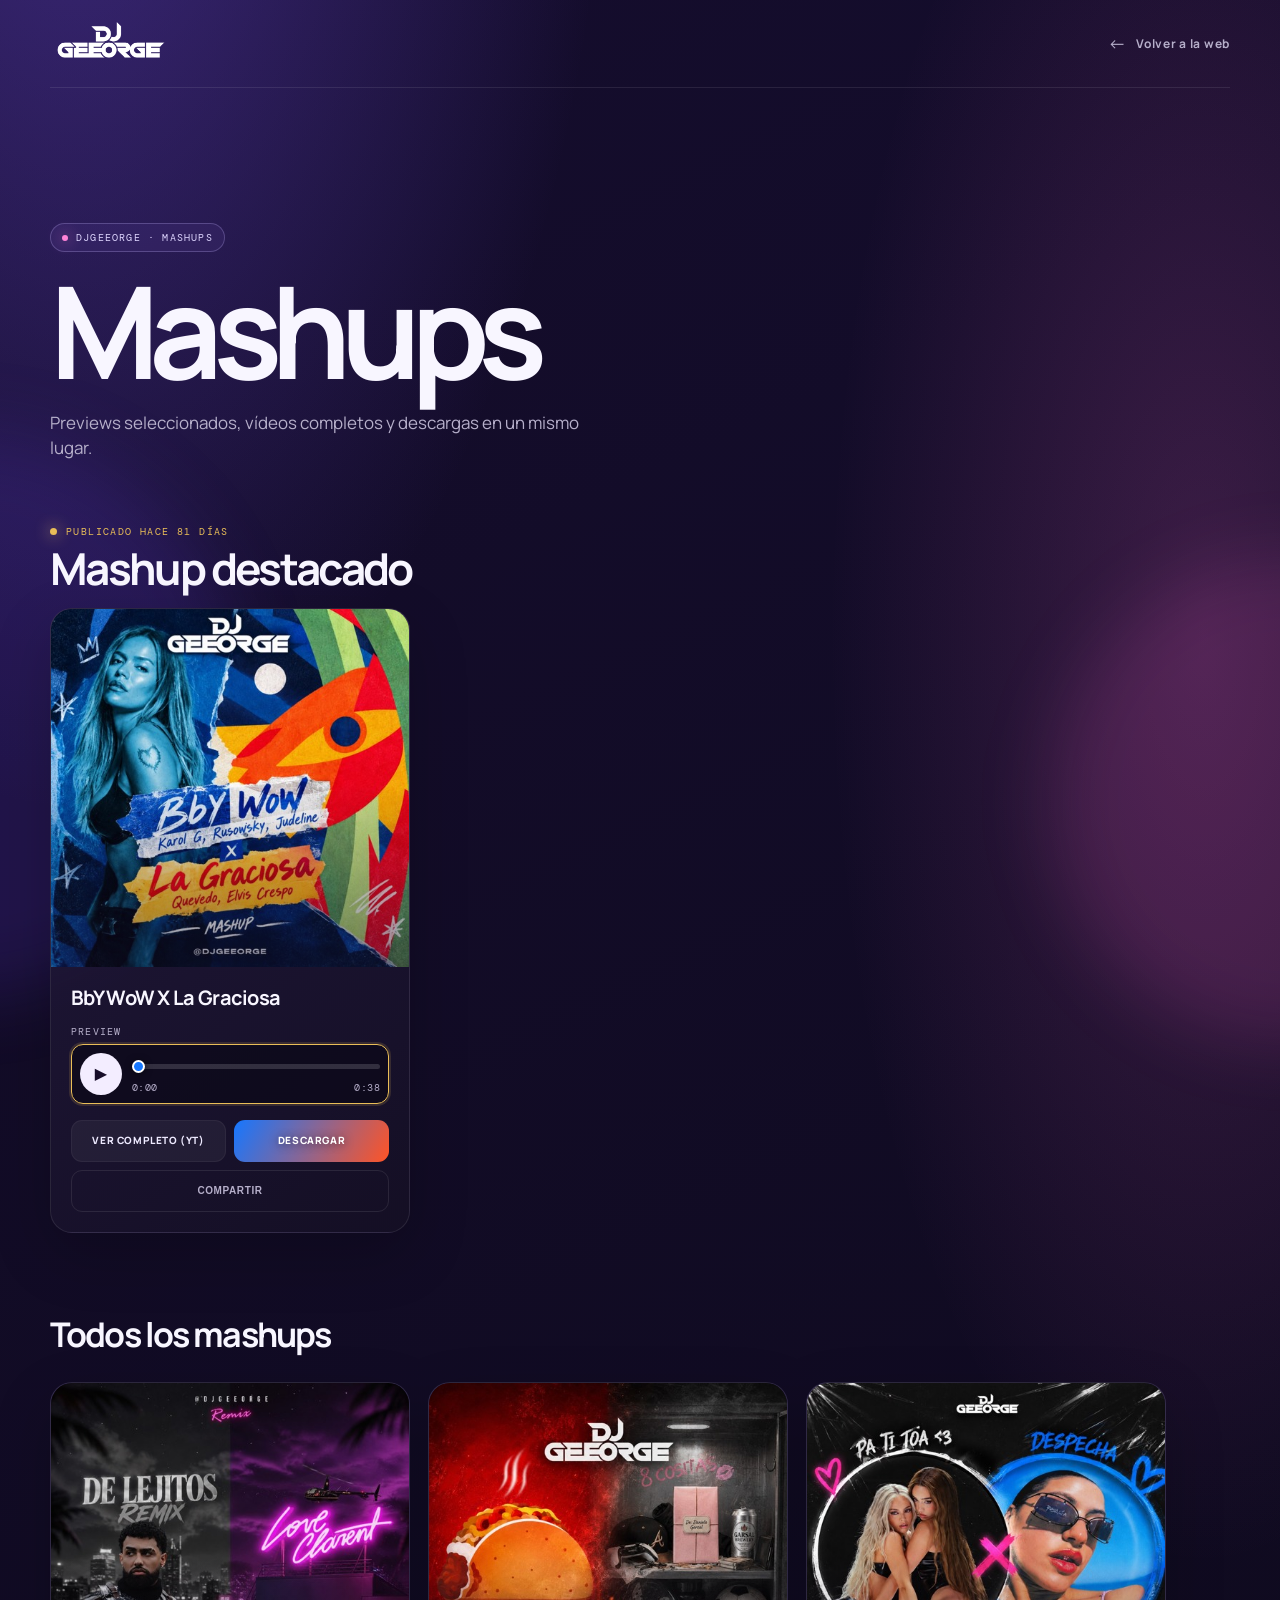
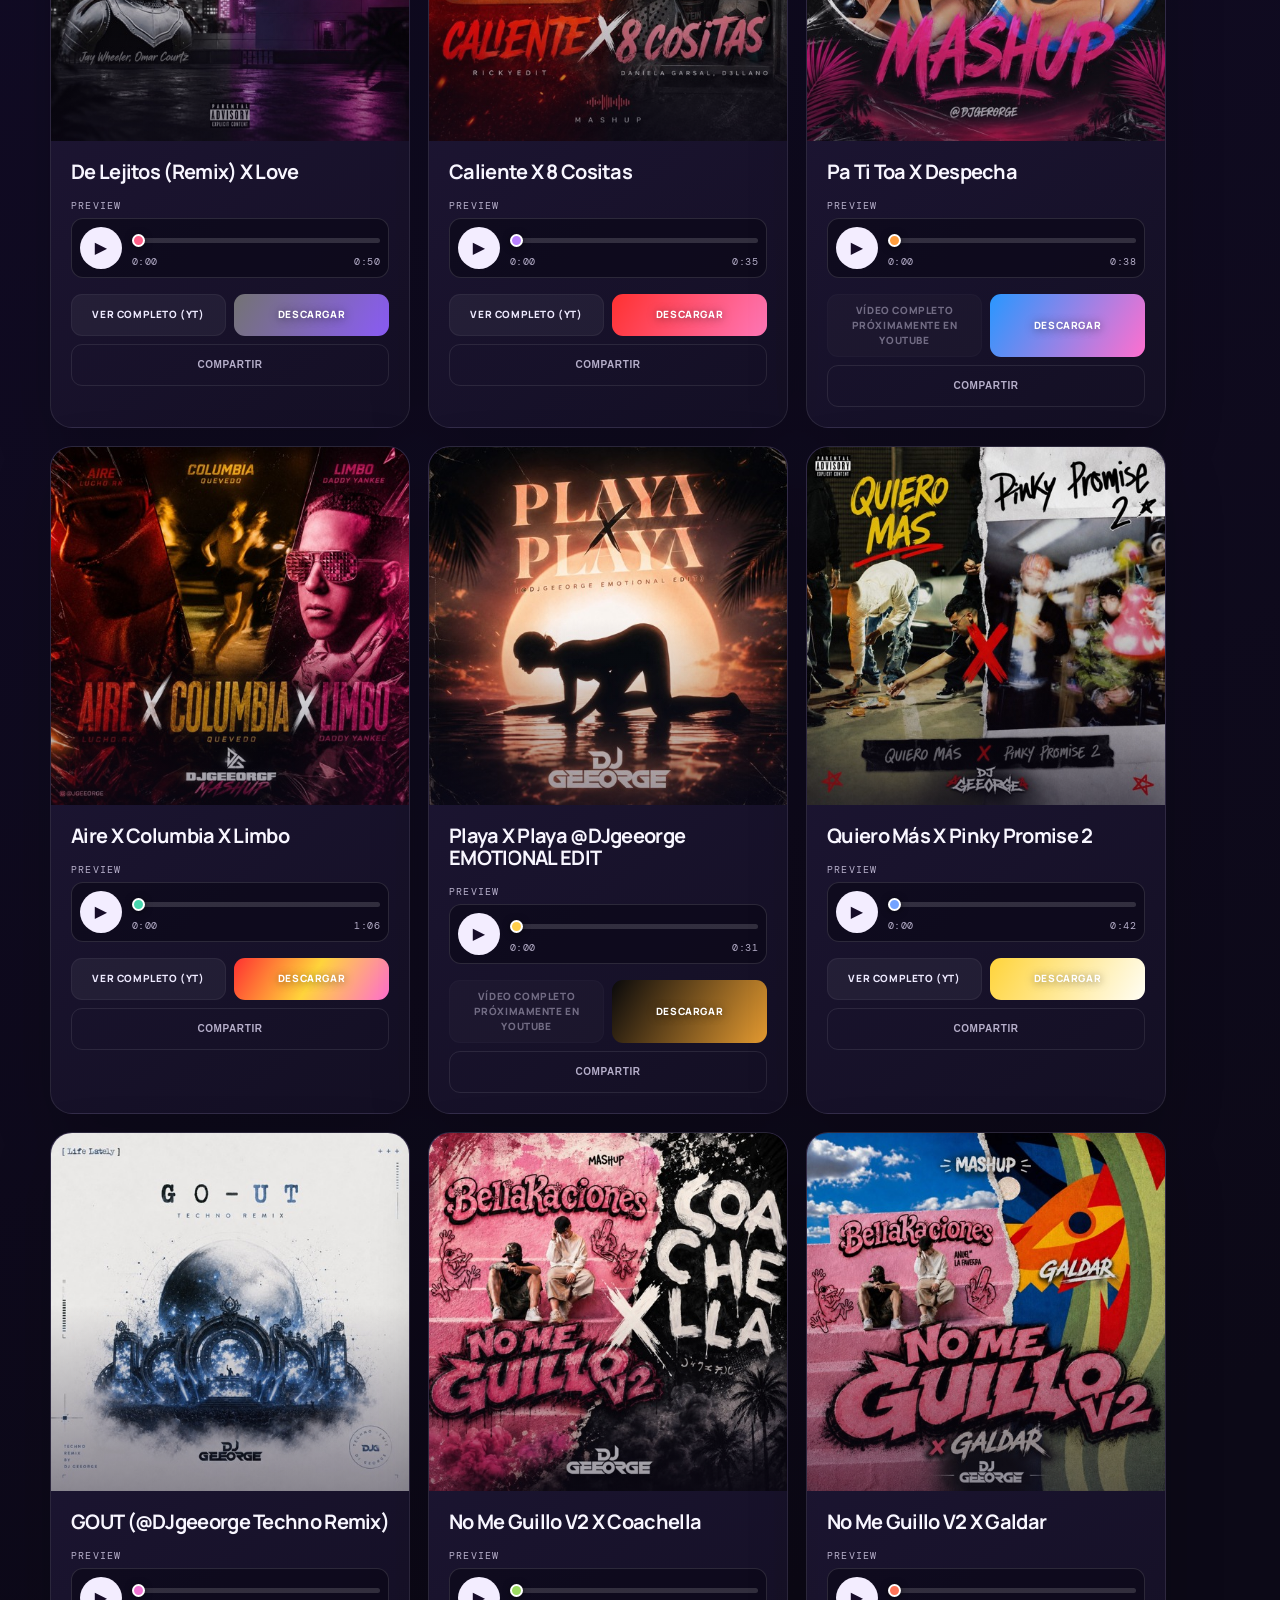
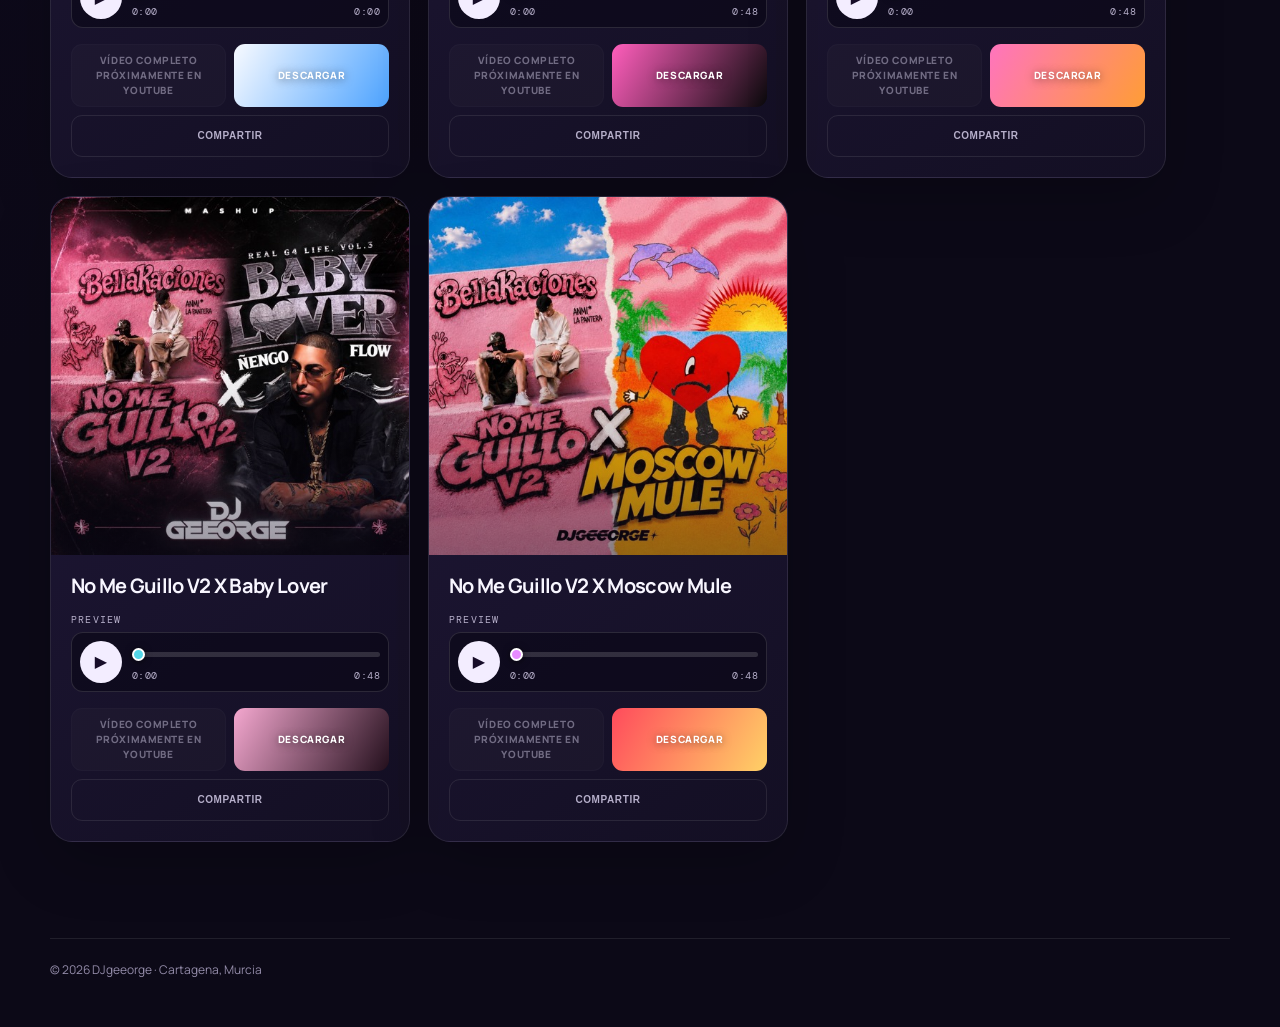
==== commit e4da6168: "terminadav1" ====
--- a/descargas/index.html
+++ b/descargas/index.html
@@ -9,6 +9,7 @@
   <link rel="preconnect" href="https://fonts.googleapis.com">
   <link rel="preconnect" href="https://fonts.gstatic.com" crossorigin>
   <link href="https://fonts.googleapis.com/css2?family=DM+Mono&family=Manrope:wght@400;500;600;700;800&display=swap" rel="stylesheet">
+  <link rel="stylesheet" href="player.css">
   <style>
     :root{--bg:#100b22;--panel:#1b1331cc;--ink:#f8f6ff;--muted:#b6afca;--violet:#a083ff;--pink:#ff83d8;--gold:#e9be58;--line:#ffffff17;--font:Manrope,system-ui,sans-serif}
     *{box-sizing:border-box}html{scroll-behavior:smooth}body{min-height:100vh;margin:0;overflow-x:hidden;background:radial-gradient(ellipse 62% 40% at 6% -8%,#7651ec70,transparent 68%),radial-gradient(ellipse 45% 34% at 94% 15%,#f569cf30,transparent 65%),linear-gradient(155deg,#150d2e,#0c0917 74%);color:var(--ink);font:15px/1.5 var(--font)}body:before,body:after{content:"";position:fixed;z-index:-1;border-radius:50%;filter:blur(35px);pointer-events:none}body:before{width:44vw;height:44vw;top:48%;left:-25vw;background:#5b3bd032}body:after{width:38vw;height:38vw;right:-20vw;top:62%;background:#f35fca21}a{color:inherit;text-decoration:none}.wrap{width:min(1180px,calc(100% - 48px));margin:auto}.nav{height:88px;display:flex;align-items:center;justify-content:space-between;border-bottom:1px solid var(--line)}.brand img{width:136px;height:auto}.back{display:flex;align-items:center;gap:9px;color:var(--muted);font-size:12px;font-weight:700;letter-spacing:.06em}.back:hover{color:#fff}.back b{font-size:18px;font-weight:400}
@@ -27,10 +28,11 @@
   </main>
   <footer><div class="wrap footer">© 2026 DJgeeorge · Cartagena, Murcia</div></footer>
   <script src="../mashups/mashups-data.js"></script>
+  <script src="player.js"></script>
   <script>
     const grid=document.querySelector('#grid'),featured=document.querySelector('#featured'),featuredSection=document.querySelector('#featured-section'),featuredLabel=document.querySelector('.section-label'),allMashups=document.querySelector('#all-mashups'),site='https://djgeeorge.qd.je/descargas/',esc=s=>String(s||'').replace(/[&<>'"]/g,c=>({'&':'&amp;','<':'&lt;','>':'&gt;',"'":'&#39;','"':'&quot;'}[c])),slug=s=>String(s).normalize('NFD').replace(/[\u0300-\u036f]/g,'').toLowerCase().replace(/[^a-z0-9]+/g,'-').replace(/(^-|-$)/g,''),items=window.DJGEEORGE_MASHUPS||[],selected=new URLSearchParams(location.search).get('m'),link=(klass,url,label)=>url?`<a class="action ${klass}" href="${esc(url)}" target="_blank" rel="noopener">${label}</a>`:`<span class="action ${klass} disabled">${label}</span>`;
     function publishedLabel(item){const saved=Date.parse(item.publishedAt||''),fromCover=Number((item.cover||'').match(/-(\d{13})-cover\./)?.[1]),time=Number.isFinite(saved)?saved:fromCover;if(!time||time>Date.now())return 'Publicado recientemente';const seconds=Math.floor((Date.now()-time)/1000),minutes=Math.floor(seconds/60),hours=Math.floor(minutes/60),days=Math.floor(hours/24);if(minutes<1)return 'Publicado hace unos segundos';if(minutes<60)return `Publicado hace ${minutes} ${minutes===1?'minuto':'minutos'}`;if(hours<24)return `Publicado hace ${hours} ${hours===1?'hora':'horas'}`;return `Publicado hace ${days} ${days===1?'día':'días'}`}
-    function makeCard(item,isFeatured=false){const id=slug(item.title),shareUrl=`${site}?m=${encodeURIComponent(id)}`,videoLabel=item.youtubePending?'Vídeo completo próximamente en YouTube':'Ver completo (yt)',card=document.createElement('article');card.className=`card reveal${isFeatured?' featured-card':''}`;card.id=`mashup-${id}`;card.innerHTML=`<div class="cover"><img src="${esc(item.cover)}" alt="Portada de ${esc(item.title)}"></div><div class="content"><h2>${esc(item.title)}</h2>${item.preview?`<label class="preview-label">Preview</label><audio class="preview" controls preload="none" src="${esc(item.preview)}">Tu navegador no admite audio.</audio>`:''}<div class="actions">${link('',item.listen,videoLabel)}${link('download',item.download,'Descargar')}<button class="action share" type="button">Compartir</button></div></div>`;card.querySelector('.preview')?.addEventListener('play',event=>document.querySelectorAll('.preview').forEach(audio=>{if(audio!==event.currentTarget)audio.pause()}));card.querySelector('.share').onclick=async()=>{const text=`Mira este nuevo mashup de @DJgeeorge: ${item.title}`;try{if(navigator.share){await navigator.share({title:`DJgeeorge — ${item.title}`,text,url:shareUrl})}else{await navigator.clipboard.writeText(`${text}\n${shareUrl}`);card.querySelector('.share').textContent='Enlace copiado ✓'}}catch(error){if(error.name!=='AbortError')console.error(error)}};if(selected===id){card.classList.add('is-shared');setTimeout(()=>card.scrollIntoView({behavior:'smooth',block:'center'}),180)}return card}
+    function makeCard(item,isFeatured=false){const id=slug(item.title),shareUrl=`${site}?m=${encodeURIComponent(id)}`,videoLabel=item.youtubePending?'Vídeo completo próximamente en YouTube':'Ver completo (yt)',card=document.createElement('article');card.className=`card reveal${isFeatured?' featured-card':''}`;card.id=`mashup-${id}`;card.innerHTML=`<div class="cover"><img src="${esc(item.cover)}" alt="Portada de ${esc(item.title)}"></div><div class="content"><h2>${esc(item.title)}</h2>${item.preview?`<label class="preview-label">Preview</label>${window.DJGEEORGE_PLAYER.markup(item.preview)}`:''}<div class="actions">${link('',item.listen,videoLabel)}${link('download',item.download,'Descargar')}<button class="action share" type="button">Compartir</button></div></div>`;window.DJGEEORGE_PLAYER.setup(card);card.querySelector('.share').onclick=async()=>{const text=`Mira este nuevo mashup de @DJgeeorge: ${item.title}`;try{if(navigator.share){await navigator.share({title:`DJgeeorge — ${item.title}`,text,url:shareUrl})}else{await navigator.clipboard.writeText(`${text}\n${shareUrl}`);card.querySelector('.share').textContent='Enlace copiado ✓'}}catch(error){if(error.name!=='AbortError')console.error(error)}};if(selected===id){card.classList.add('is-shared');setTimeout(()=>card.scrollIntoView({behavior:'smooth',block:'center'}),180)}return card}
     if(!items.length){featuredSection.hidden=true;grid.innerHTML='<div class="empty">Los primeros mashups están llegando. Vuelve pronto.</div>'}else{featuredLabel.textContent=publishedLabel(items[0]);const newest=makeCard(items[0],true);featured.append(newest);setTimeout(()=>newest.classList.add('is-visible'),140);if(items.length===1){allMashups.hidden=true}else{items.slice(1).forEach((item,index)=>{const card=makeCard(item);grid.append(card);setTimeout(()=>card.classList.add('is-visible'),260+index*90)})}}
   </script>
   <script src="palette.js"></script>
--- a/descargas/player.css
+++ b/descargas/player.css
@@ -0,0 +1 @@
+.dj-player{display:grid;grid-template-columns:42px minmax(0,1fr);gap:10px;align-items:center;margin:0 0 16px;padding:8px;border:1px solid #ffffff20;border-radius:12px;background:#0c0918a8}.dj-player-play{display:grid;place-items:center;width:42px;height:42px;padding:0;border:0;border-radius:50%;background:#f3edff;color:#170d29;font:16px/1 system-ui;cursor:pointer;transition:transform .18s ease,background .18s ease}.dj-player-play:hover{transform:scale(1.06);background:#fff}.dj-player-track{min-width:0}.dj-player-progress{width:100%;height:5px;margin:0;appearance:none;-webkit-appearance:none;border-radius:999px;outline:0;background:linear-gradient(90deg,var(--player-progress,#ff83d8) 0 var(--progress,0%),#ffffff26 var(--progress,0%) 100%);cursor:pointer}.dj-player-progress::-webkit-slider-thumb{width:13px;height:13px;appearance:none;-webkit-appearance:none;border:2px solid #fff;border-radius:50%;background:var(--player-progress,#ff83d8);box-shadow:0 1px 7px #0008}.dj-player-progress::-moz-range-thumb{width:11px;height:11px;border:2px solid #fff;border-radius:50%;background:var(--player-progress,#ff83d8);box-shadow:0 1px 7px #0008}.dj-player-time{display:flex;justify-content:space-between;margin-top:6px;color:var(--muted);font:10px 'DM Mono',monospace;letter-spacing:.04em}.dj-player.is-playing .dj-player-play{background:var(--player-progress,#ff83d8)}.featured-card .dj-player{--player-progress:var(--gold);border-color:var(--gold);box-shadow:0 0 0 2px #e9be5826}
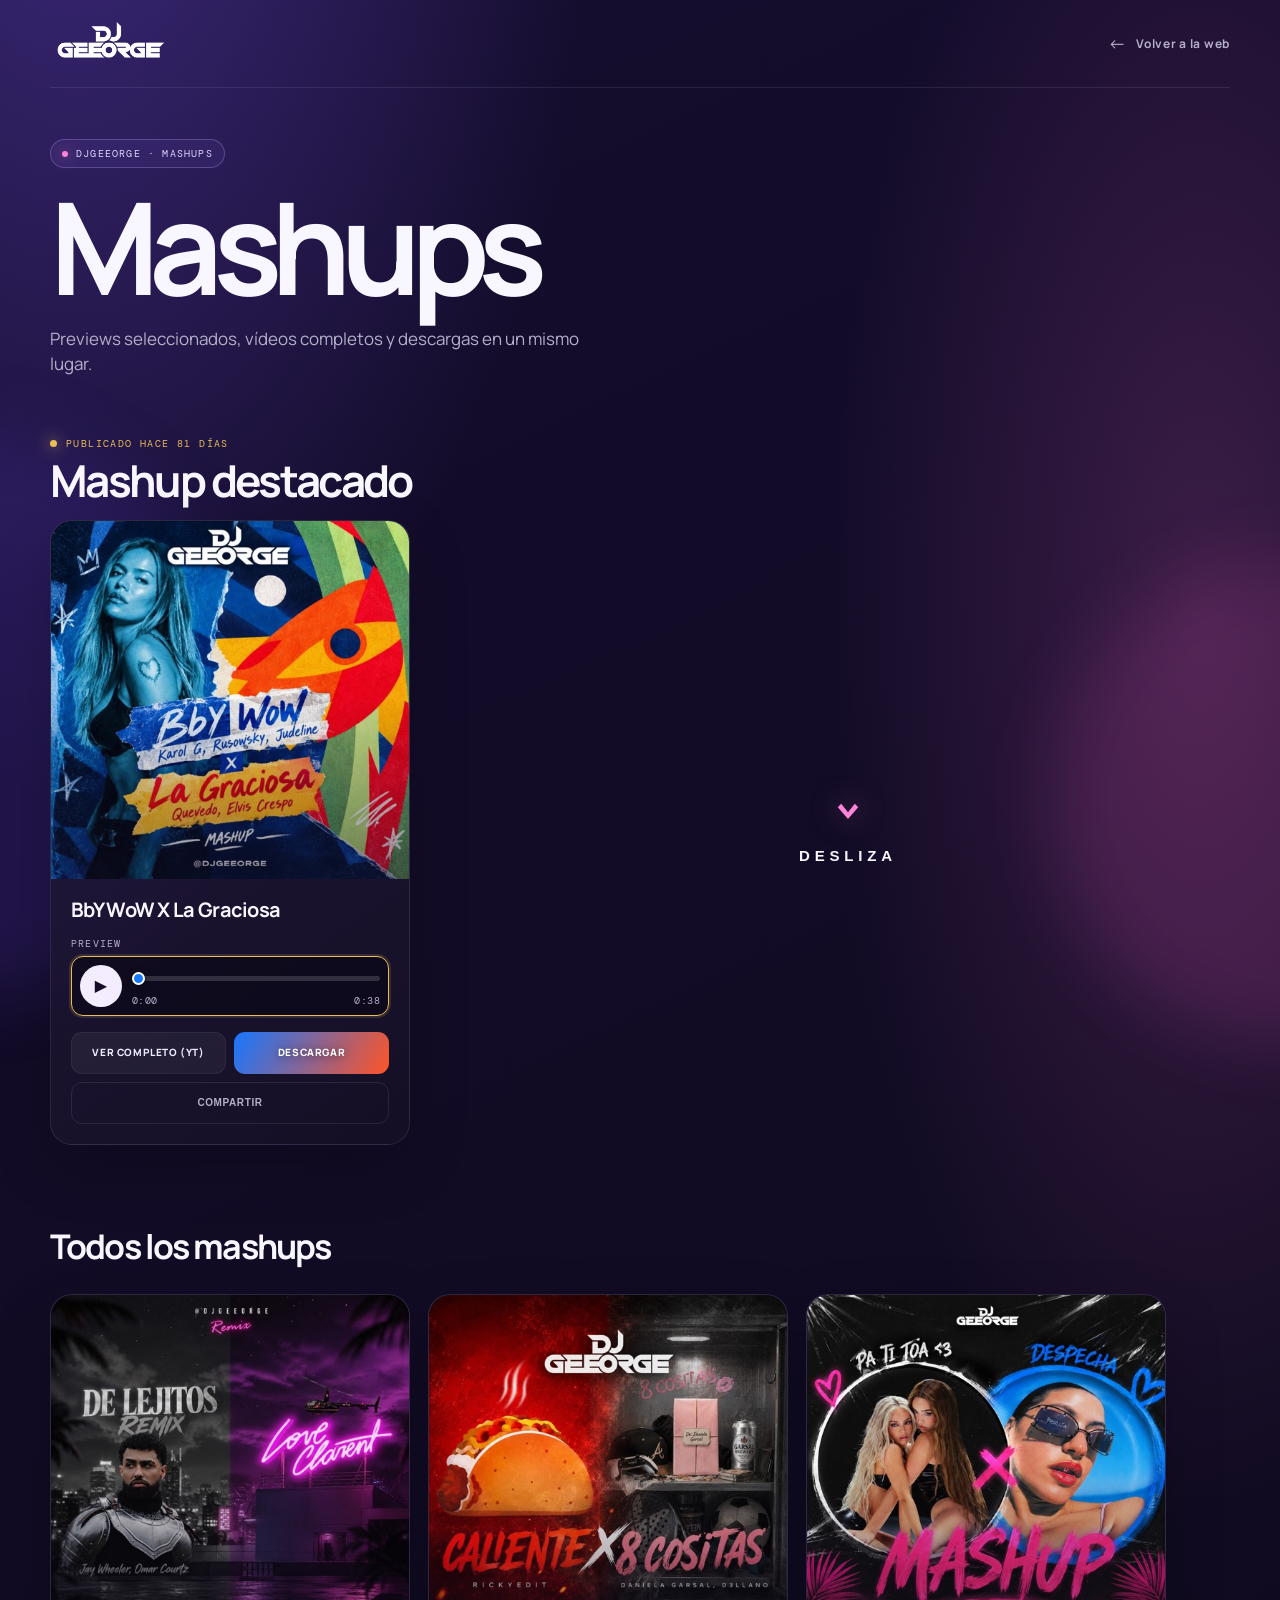
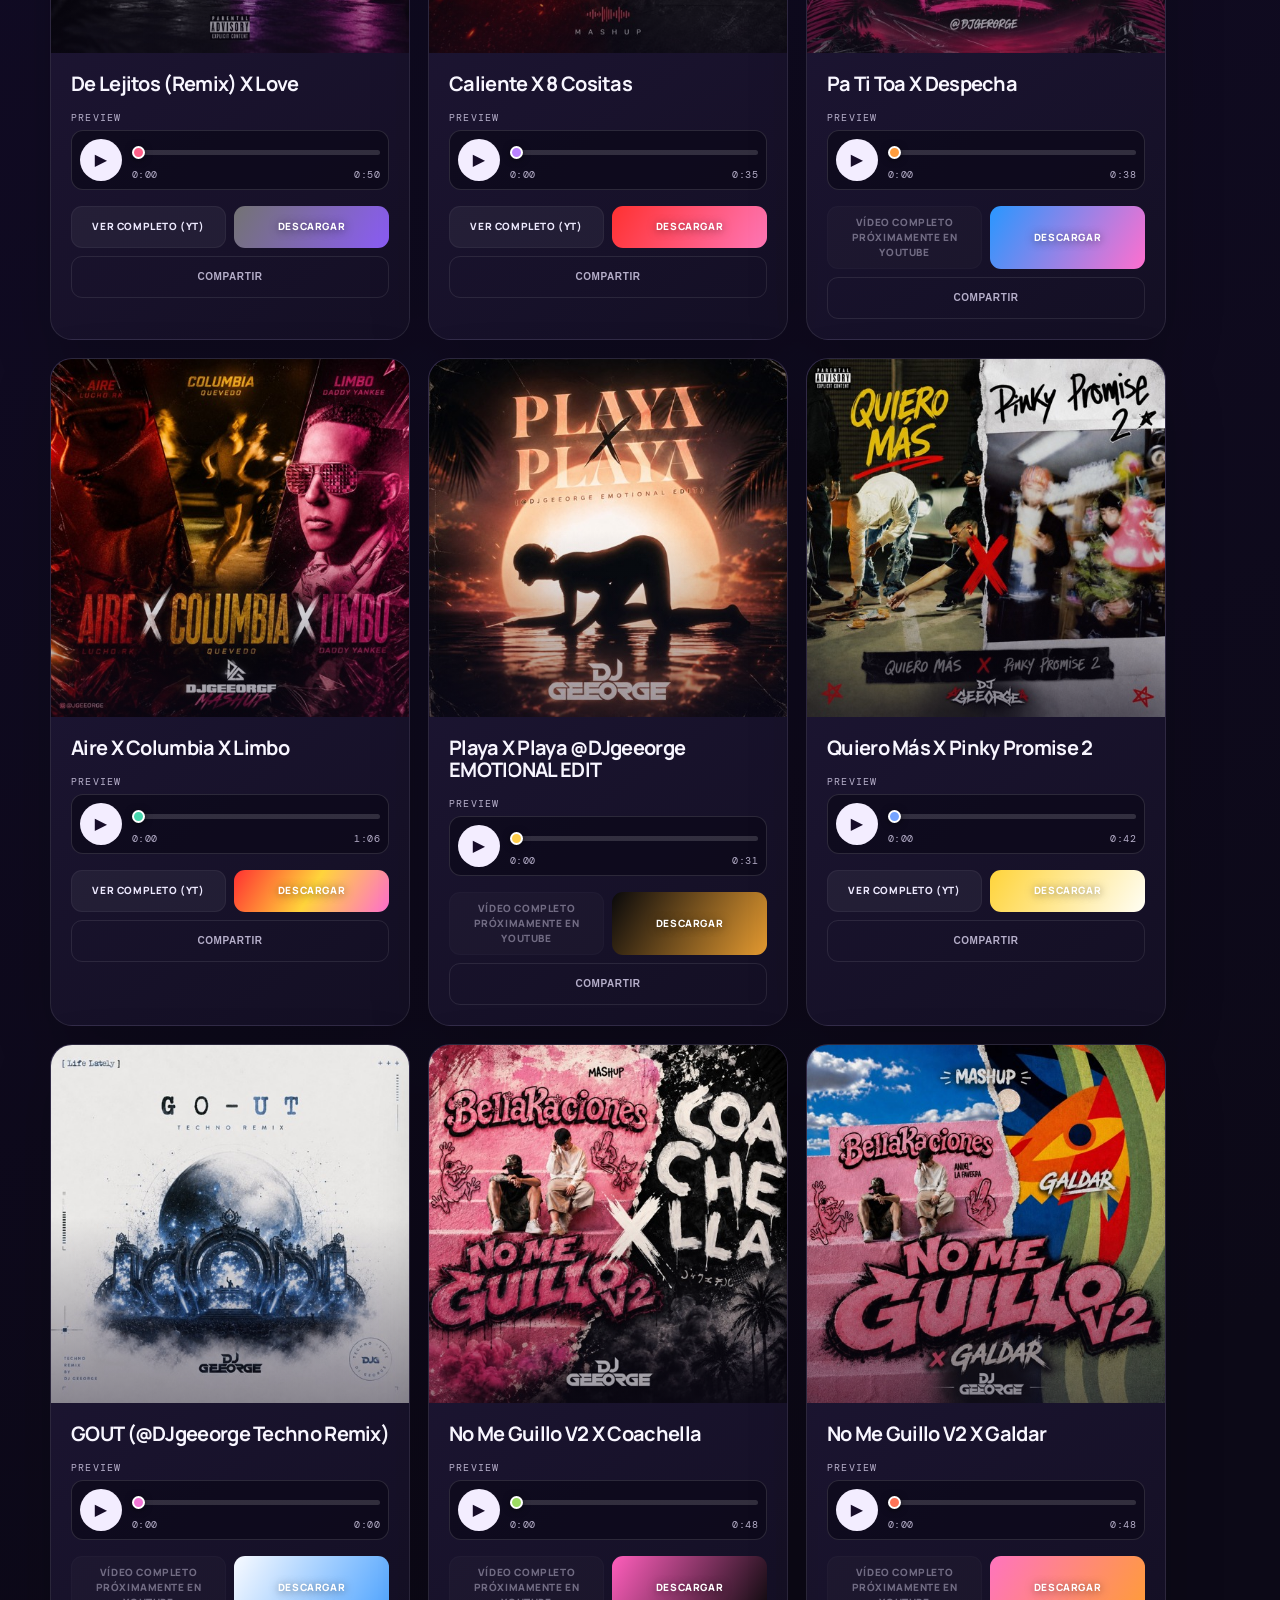
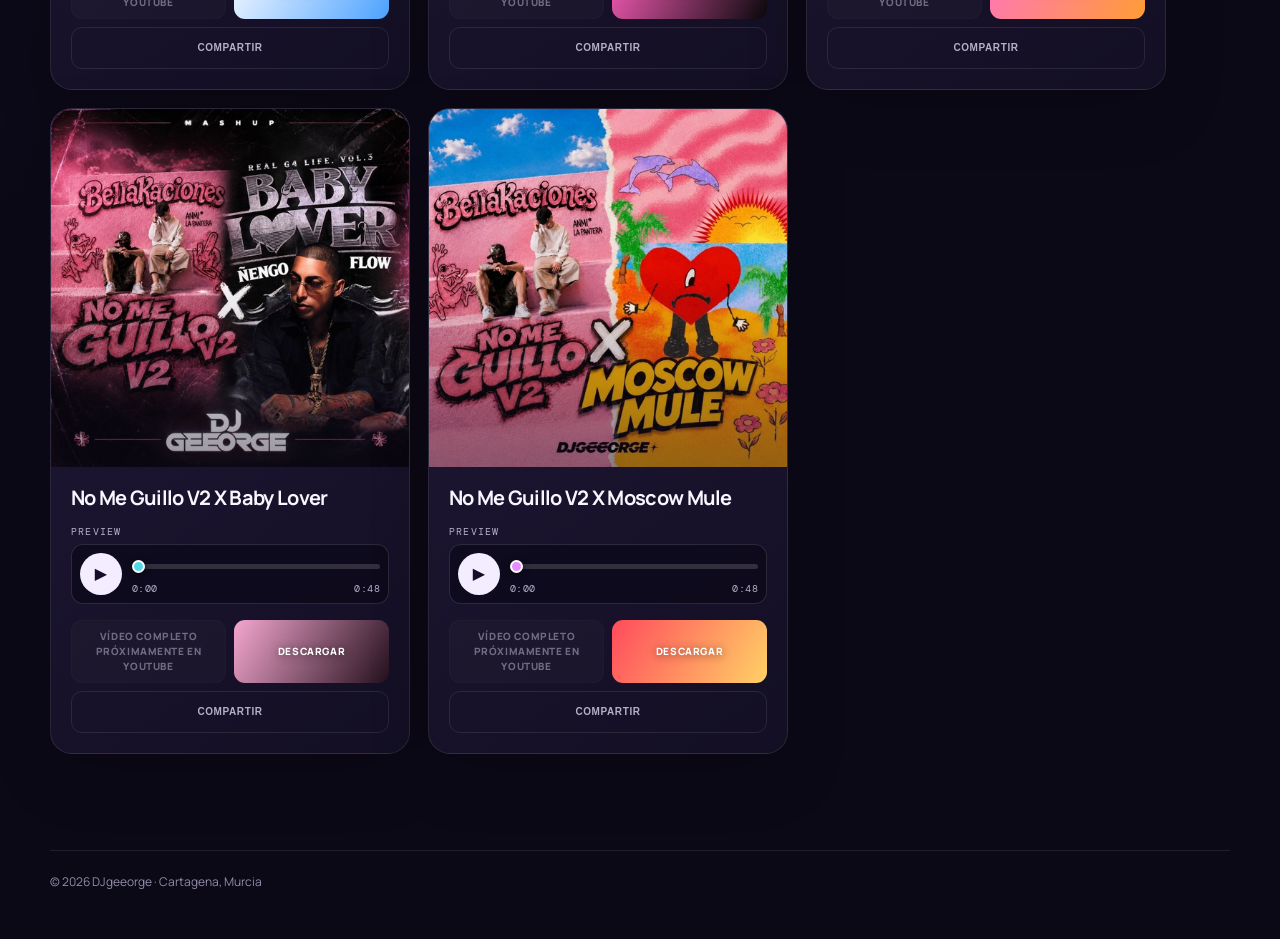
==== commit 8dcad8c9: "final" ====
--- a/descargas/index.html
+++ b/descargas/index.html
@@ -1,43 +1,59 @@
 <!doctype html>
 <html lang="es">
-<head>
-  <meta charset="utf-8">
-  <meta name="viewport" content="width=device-width,initial-scale=1">
-  <meta name="theme-color" content="#100b22">
-  <meta name="description" content="Mashups y previews de DJgeeorge.">
-  <title>Mashups — DJgeeorge</title>
-  <link rel="preconnect" href="https://fonts.googleapis.com">
-  <link rel="preconnect" href="https://fonts.gstatic.com" crossorigin>
-  <link href="https://fonts.googleapis.com/css2?family=DM+Mono&family=Manrope:wght@400;500;600;700;800&display=swap" rel="stylesheet">
-  <link rel="stylesheet" href="player.css">
-  <style>
-    :root{--bg:#100b22;--panel:#1b1331cc;--ink:#f8f6ff;--muted:#b6afca;--violet:#a083ff;--pink:#ff83d8;--gold:#e9be58;--line:#ffffff17;--font:Manrope,system-ui,sans-serif}
-    *{box-sizing:border-box}html{scroll-behavior:smooth}body{min-height:100vh;margin:0;overflow-x:hidden;background:radial-gradient(ellipse 62% 40% at 6% -8%,#7651ec70,transparent 68%),radial-gradient(ellipse 45% 34% at 94% 15%,#f569cf30,transparent 65%),linear-gradient(155deg,#150d2e,#0c0917 74%);color:var(--ink);font:15px/1.5 var(--font)}body:before,body:after{content:"";position:fixed;z-index:-1;border-radius:50%;filter:blur(35px);pointer-events:none}body:before{width:44vw;height:44vw;top:48%;left:-25vw;background:#5b3bd032}body:after{width:38vw;height:38vw;right:-20vw;top:62%;background:#f35fca21}a{color:inherit;text-decoration:none}.wrap{width:min(1180px,calc(100% - 48px));margin:auto}.nav{height:88px;display:flex;align-items:center;justify-content:space-between;border-bottom:1px solid var(--line)}.brand img{width:136px;height:auto}.back{display:flex;align-items:center;gap:9px;color:var(--muted);font-size:12px;font-weight:700;letter-spacing:.06em}.back:hover{color:#fff}.back b{font-size:18px;font-weight:400}
-    header{padding:clamp(70px,11vw,135px) 0 64px}.tag{display:inline-flex;align-items:center;gap:8px;padding:7px 11px;border:1px solid #c7b9ff42;border-radius:99px;background:#9c7dff13;color:#dfd6ff;font:10px 'DM Mono';letter-spacing:.12em;text-transform:uppercase}.tag:before{content:"";width:6px;height:6px;border-radius:50%;background:var(--pink);box-shadow:0 0 16px var(--pink)}h1{max-width:800px;margin:18px 0;font-size:clamp(54px,10vw,136px);line-height:.87;letter-spacing:-.08em}header p{max-width:530px;margin:0;color:var(--muted);font-size:17px}
-    .featured-section{margin:0 0 76px}.section-label{display:flex;align-items:center;gap:9px;margin:0 0 8px;color:var(--gold);font:10px 'DM Mono';letter-spacing:.14em;text-transform:uppercase}.section-label:before{content:"";width:7px;height:7px;border-radius:50%;background:var(--gold);box-shadow:0 0 15px #edc66b}.section-title{margin:0 0 18px;font-size:clamp(28px,4vw,44px);line-height:1;letter-spacing:-.06em}.featured-card{max-width:360px}.featured-card.is-visible{animation:featured-glow 5.5s ease-in-out infinite}.featured-card .preview{border:1px solid var(--gold);border-radius:11px;box-shadow:0 0 0 2px #e9be5826;accent-color:var(--gold)}.all-title{margin:0 0 22px;font-size:clamp(25px,3vw,34px);letter-spacing:-.055em}.grid{display:grid;grid-template-columns:repeat(auto-fit,minmax(280px,1fr));gap:18px;padding-bottom:96px}.card{position:relative;overflow:hidden;border:1px solid var(--line);border-radius:22px;background:linear-gradient(145deg,#231a3dde,#151025de);box-shadow:0 22px 60px #00000032}.cover{position:relative;aspect-ratio:1;overflow:hidden;background:#271c48}.cover:after{content:"";position:absolute;inset:0;background:linear-gradient(180deg,transparent 48%,#130d2570)}.cover img{width:100%;height:100%;object-fit:cover}.content{padding:20px}.content h2{margin:0 0 16px;font-size:20px;letter-spacing:-.035em;line-height:1.1}.preview-label{display:block;margin-bottom:6px;color:var(--muted);font:10px 'DM Mono';letter-spacing:.12em;text-transform:uppercase}.preview{width:100%;height:38px;margin:0 0 16px;accent-color:var(--pink)}.actions{display:grid;grid-template-columns:1fr 1fr;gap:8px}.action{display:flex;align-items:center;justify-content:center;min-height:42px;padding:8px;border:1px solid #ffffff0d;border-radius:11px;background:#ffffff0d;color:#eeeaff;font-size:10px;font-weight:800;letter-spacing:.06em;text-align:center;text-transform:uppercase;cursor:pointer}.action.download{border:0;background:linear-gradient(120deg,#ab8aff,#f07ed0);color:#1b0923}.action.share{grid-column:span 2;background:transparent;border-color:var(--line);color:var(--muted)}.action.disabled{opacity:.42;pointer-events:none}.empty{grid-column:1/-1;padding:48px;border:1px dashed var(--line);border-radius:18px;color:var(--muted)}.footer{padding:22px 0 48px;border-top:1px solid var(--line);color:#938ba8;font-size:12px}.reveal{opacity:0;transform:translateY(18px);transition:opacity .3s ease,transform .3s ease}.reveal.is-visible{opacity:1;transform:none}.card.is-shared{box-shadow:0 0 0 4px #f496df48,0 0 60px #b59aff7a}@keyframes featured-glow{0%,100%{box-shadow:0 22px 60px #00000032}50%{box-shadow:0 22px 60px #00000032,0 0 30px #e9be582d}}
-    @media(max-width:600px){.wrap{width:min(100% - 30px,1180px)}.nav{height:70px}.brand img{width:118px}.back{font-size:10px}header{padding:70px 0 48px}header p{font-size:15px}.featured-section{margin-bottom:56px}.featured-card{max-width:none}.grid{grid-template-columns:1fr;gap:14px}.content{padding:17px}}
-    @media(prefers-reduced-motion:reduce){*,*:before,*:after{transition:none!important;animation:none!important}.reveal{opacity:1;transform:none}}
-  </style>
-</head>
-<body>
-  <div class="wrap nav"><a class="brand" href="../" aria-label="DJgeeorge, inicio"><img src="../logos/logo-blanco.png" alt="DJgeeorge"></a><a class="back" href="../"><b>←</b> Volver a la web</a></div>
-  <header class="wrap"><span class="tag">DJgeeorge · Mashups</span><h1>Mashups</h1><p>Previews seleccionados, vídeos completos y descargas en un mismo lugar.</p></header>
-  <main class="wrap">
-    <section class="featured-section" id="featured-section"><p class="section-label">Recién publicado</p><h2 class="section-title">Mashup destacado</h2><div id="featured"></div></section>
-    <section id="all-mashups"><h2 class="all-title">Todos los mashups</h2><div class="grid" id="grid"></div></section>
-  </main>
-  <footer><div class="wrap footer">© 2026 DJgeeorge · Cartagena, Murcia</div></footer>
-  <script src="../mashups/mashups-data.js"></script>
-  <script src="player.js"></script>
-  <script>
+    <head>
+        <meta charset="utf-8">
+        <meta name="viewport" content="width=device-width,initial-scale=1">
+        <meta name="theme-color" content="#100b22">
+        <meta name="description" content="Mashups y previews de DJgeeorge.">
+        <title>Mashups — DJgeeorge</title>
+        <link rel="preconnect" href="https://fonts.googleapis.com">
+        <link rel="preconnect" href="https://fonts.gstatic.com" crossorigin>
+        <link href="https://fonts.googleapis.com/css2?family=DM+Mono&family=Manrope:wght@400;500;600;700;800&display=swap" rel="stylesheet">
+        <link rel="stylesheet" href="player.css">
+        <style>:root { --bg: #100b22; --panel: #1b1331cc; --ink: #f8f6ff; --muted: #b6afca; --violet: #a083ff; --pink: #ff83d8; --gold: #e9be58; --line: #ffffff17; --font: Manrope,system-ui,sans-serif; } @font-face{ font-family: "Champion Gothic"; src: url("../assets/fonts/ChampionGothicWelterweight.otf") format("opentype"); font-weight: 700; font-display: swap; } * { box-sizing: border-box; } html { scroll-behavior: smooth; } body { min-height: 100vh; margin: 0; overflow-x: hidden; background: radial-gradient(ellipse 62% 40% at 6% -8%,#7651ec70,transparent 68%),radial-gradient(ellipse 45% 34% at 94% 15%,#f569cf30,transparent 65%),linear-gradient(155deg,#150d2e,#0c0917 74%); color: var(--ink); font: 15px/1.5 var(--font); } body:before, body:after { content: ""; position: fixed; z-index: -1; border-radius: 50%; filter: blur(35px); pointer-events: none; } body:before { width: 44vw; height: 44vw; top: 48%; left: -25vw; background: #5b3bd032; } body:after { width: 38vw; height: 38vw; right: -20vw; top: 62%; background: #f35fca21; } a { color: inherit; text-decoration: none; } .wrap { width: min(1180px,calc(100% - 48px)); margin: auto; } .nav { height: 88px; display: flex; align-items: center; justify-content: space-between; border-bottom: 1px solid var(--line); } .brand img { width: 136px; height: auto; } .back { display: flex; align-items: center; gap: 9px; color: var(--muted); font-size: 12px; font-weight: 700; letter-spacing: .06em; } .back:hover { color: #fff; } .back b { font-size: 18px; font-weight: 400; } header { padding: clamp(10px,4vw,60px) 0 60px; } .tag { display: inline-flex; align-items: center; gap: 8px; padding: 7px 11px; border: 1px solid #c7b9ff42; border-radius: 99px; background: #9c7dff13; color: #dfd6ff; font: 10px 'DM Mono'; letter-spacing: .12em; text-transform: uppercase; } .tag:before { content: ""; width: 6px; height: 6px; border-radius: 50%; background: var(--pink); box-shadow: 0 0 16px var(--pink); } h1 { max-width: 800px; margin: 18px 0; font-size: clamp(54px,10vw,136px); line-height: .87; letter-spacing: -.08em; } header p { max-width: 530px; margin: 0; color: var(--muted); font-size: 17px; } .featured-section { margin: 0 0 76px; } .featured-body { display: flex; align-items: center; gap: 56px; } .section-label { display: flex; align-items: center; gap: 9px; margin: 0 0 8px; color: var(--gold); font: 10px 'DM Mono'; letter-spacing: .14em; text-transform: uppercase; } .section-label:before { content: ""; width: 7px; height: 7px; border-radius: 50%; background: var(--gold); box-shadow: 0 0 15px #edc66b; } .section-title { margin: 0 0 18px; font-size: clamp(28px,4vw,44px); line-height: 1; letter-spacing: -.06em; } .featured-card { max-width: 360px; } .featured-card.is-visible { animation: featured-glow 5.5s ease-in-out infinite; } .featured-card .preview { border: 1px solid var(--gold); border-radius: 11px; box-shadow: 0 0 0 2px #e9be5826; accent-color: var(--gold); } .featured-side { display: none; } .all-title { margin: 0 0 22px; font-size: clamp(25px,3vw,34px); letter-spacing: -.055em; } .grid { display: grid; grid-template-columns: repeat(auto-fit,minmax(280px,1fr)); gap: 18px; padding-bottom: 96px; } .card { position: relative; overflow: hidden; border: 1px solid var(--line); border-radius: 22px; background: linear-gradient(145deg,#231a3dde,#151025de); box-shadow: 0 22px 60px #00000032; } .cover { position: relative; aspect-ratio: 1; overflow: hidden; background: #271c48; } .cover:after { content: ""; position: absolute; inset: 0; background: linear-gradient(180deg,transparent 48%,#130d2570); } .cover img { width: 100%; height: 100%; object-fit: cover; } .content { padding: 20px; } .content h2 { margin: 0 0 16px; font-size: 20px; letter-spacing: -.035em; line-height: 1.1; } .preview-label { display: block; margin-bottom: 6px; color: var(--muted); font: 10px 'DM Mono'; letter-spacing: .12em; text-transform: uppercase; } .preview { width: 100%; height: 38px; margin: 0 0 16px; accent-color: var(--pink); } .actions { display: grid; grid-template-columns: 1fr 1fr; gap: 8px; } .action { display: flex; align-items: center; justify-content: center; min-height: 42px; padding: 8px; border: 1px solid #ffffff0d; border-radius: 11px; background: #ffffff0d; color: #eeeaff; font-size: 10px; font-weight: 800; letter-spacing: .06em; text-align: center; text-transform: uppercase; cursor: pointer; } .action.download { border: 0; background: linear-gradient(120deg,#ab8aff,#f07ed0); color: #1b0923; } .action.share { grid-column: span 2; background: transparent; border-color: var(--line); color: var(--muted); } .action.disabled { opacity: .42; pointer-events: none; } .empty { grid-column: 1/-1; padding: 48px; border: 1px dashed var(--line); border-radius: 18px; color: var(--muted); } .footer { padding: 22px 0 48px; border-top: 1px solid var(--line); color: #938ba8; font-size: 12px; } .reveal { opacity: 0; transform: translateY(18px); transition: opacity .3s ease,transform .3s ease; } .reveal.is-visible { opacity: 1; transform: none; } .card.is-shared { box-shadow: 0 0 0 4px #f496df48,0 0 60px #b59aff7a; } @keyframes featured-glow{ 0%, 100% {  box-shadow: 0 22px 60px #00000032; }  50% {  box-shadow: 0 22px 60px #00000032,0 0 30px #e9be582d; } } @media (min-width:860px){ .featured-side {  display: flex;  flex: 1;  align-items: center;  justify-content: center; } } .scroll-cue { display: flex; flex-direction: column; align-items: center; gap: 14px; color: var(--ink); text-decoration: none; animation: scroll-cue-float 2.2s ease-in-out infinite; } .scroll-cue-arrow { width: 34px; height: 34px; color: var(--pink); filter: drop-shadow(0 0 14px #ff83d880); } .scroll-cue-text { font-family: "Champion Gothic","Arial Black",sans-serif; font-weight: 700; font-size: 15px; letter-spacing: .32em; text-transform: uppercase; } @keyframes scroll-cue-float{ 0%, 100% {  transform: translateY(0); }  50% {  transform: translateY(12px); } } @media (max-width:600px){ .wrap {  width: min(100% - 30px,1180px); }  .nav {  height: 70px; }  .brand img {  width: 118px; }  .back {  font-size: 10px; }  header {  padding: 70px 0 48px; }  header p {  font-size: 15px; }  .featured-section {  margin-bottom: 56px; }  .featured-card {  max-width: none; }  .grid {  grid-template-columns: 1fr;  gap: 14px; }  .content {  padding: 17px; } } @media (prefers-reduced-motion:reduce){ *, *:before, *:after {  transition: none!important;  animation: none!important; }  .reveal {  opacity: 1;  transform: none; } }</style>
+    </head>
+    <body>
+        <div class="wrap nav">
+            <a class="brand" href="../" aria-label="DJgeeorge, inicio"><img src="../logos/logo-blanco.png" alt="DJgeeorge"></a>
+            <a class="back" href="../"><b>←</b> Volver a la web</a>
+        </div>
+        <header class="wrap">
+            <span class="tag">DJgeeorge &middot; Mashups</span>
+            <h1>Mashups</h1>
+            <p>Previews seleccionados, vídeos completos y descargas en un mismo lugar.</p>
+        </header>
+        <main class="wrap">
+            <section class="featured-section" id="featured-section">
+                <p class="section-label">Recién publicado</p>
+                <h2 class="section-title">Mashup destacado</h2>
+                <div class="featured-body">
+                    <div id="featured"></div>
+                    <div class="featured-side" aria-hidden="true">
+                        <a href="#all-mashups" class="scroll-cue"><svg class="scroll-cue-arrow" viewBox="0 0 40 40" xmlns="http://www.w3.org/2000/svg">
+                                <path d="M8 12 L20 26 L32 12 L28 8 L20 18 L12 8 Z" fill="currentColor"/>
+                            </svg><span class="scroll-cue-text">Desliza</span></a>
+                    </div>
+                </div>
+            </section>
+            <section id="all-mashups">
+                <h2 class="all-title">Todos los mashups</h2>
+                <div class="grid" id="grid"></div>
+            </section>
+        </main>
+        <footer>
+            <div class="wrap footer">© 2026 DJgeeorge · Cartagena, Murcia</div>
+        </footer>
+        <script src="../mashups/mashups-data.js"></script>
+        <script src="player.js"></script>
+        <script>
     const grid=document.querySelector('#grid'),featured=document.querySelector('#featured'),featuredSection=document.querySelector('#featured-section'),featuredLabel=document.querySelector('.section-label'),allMashups=document.querySelector('#all-mashups'),site='https://djgeeorge.qd.je/descargas/',esc=s=>String(s||'').replace(/[&<>'"]/g,c=>({'&':'&amp;','<':'&lt;','>':'&gt;',"'":'&#39;','"':'&quot;'}[c])),slug=s=>String(s).normalize('NFD').replace(/[\u0300-\u036f]/g,'').toLowerCase().replace(/[^a-z0-9]+/g,'-').replace(/(^-|-$)/g,''),items=window.DJGEEORGE_MASHUPS||[],selected=new URLSearchParams(location.search).get('m'),link=(klass,url,label)=>url?`<a class="action ${klass}" href="${esc(url)}" target="_blank" rel="noopener">${label}</a>`:`<span class="action ${klass} disabled">${label}</span>`;
     function publishedLabel(item){const saved=Date.parse(item.publishedAt||''),fromCover=Number((item.cover||'').match(/-(\d{13})-cover\./)?.[1]),time=Number.isFinite(saved)?saved:fromCover;if(!time||time>Date.now())return 'Publicado recientemente';const seconds=Math.floor((Date.now()-time)/1000),minutes=Math.floor(seconds/60),hours=Math.floor(minutes/60),days=Math.floor(hours/24);if(minutes<1)return 'Publicado hace unos segundos';if(minutes<60)return `Publicado hace ${minutes} ${minutes===1?'minuto':'minutos'}`;if(hours<24)return `Publicado hace ${hours} ${hours===1?'hora':'horas'}`;return `Publicado hace ${days} ${days===1?'día':'días'}`}
     function makeCard(item,isFeatured=false){const id=slug(item.title),shareUrl=`${site}?m=${encodeURIComponent(id)}`,videoLabel=item.youtubePending?'Vídeo completo próximamente en YouTube':'Ver completo (yt)',card=document.createElement('article');card.className=`card reveal${isFeatured?' featured-card':''}`;card.id=`mashup-${id}`;card.innerHTML=`<div class="cover"><img src="${esc(item.cover)}" alt="Portada de ${esc(item.title)}"></div><div class="content"><h2>${esc(item.title)}</h2>${item.preview?`<label class="preview-label">Preview</label>${window.DJGEEORGE_PLAYER.markup(item.preview)}`:''}<div class="actions">${link('',item.listen,videoLabel)}${link('download',item.download,'Descargar')}<button class="action share" type="button">Compartir</button></div></div>`;window.DJGEEORGE_PLAYER.setup(card);card.querySelector('.share').onclick=async()=>{const text=`Mira este nuevo mashup de @DJgeeorge: ${item.title}`;try{if(navigator.share){await navigator.share({title:`DJgeeorge — ${item.title}`,text,url:shareUrl})}else{await navigator.clipboard.writeText(`${text}\n${shareUrl}`);card.querySelector('.share').textContent='Enlace copiado ✓'}}catch(error){if(error.name!=='AbortError')console.error(error)}};if(selected===id){card.classList.add('is-shared');setTimeout(()=>card.scrollIntoView({behavior:'smooth',block:'center'}),180)}return card}
     if(!items.length){featuredSection.hidden=true;grid.innerHTML='<div class="empty">Los primeros mashups están llegando. Vuelve pronto.</div>'}else{featuredLabel.textContent=publishedLabel(items[0]);const newest=makeCard(items[0],true);featured.append(newest);setTimeout(()=>newest.classList.add('is-visible'),140);if(items.length===1){allMashups.hidden=true}else{items.slice(1).forEach((item,index)=>{const card=makeCard(item);grid.append(card);setTimeout(()=>card.classList.add('is-visible'),260+index*90)})}}
   </script>
-  <script src="palette.js"></script>
-  <!-- Cloudflare Web Analytics -->
-  <script type="module" src="https://static.cloudflareinsights.com/beacon.min.js" data-cf-beacon='{"token":"641ce010f5e84b31bc3ececbe353310a"}'></script>
-  <!-- End Cloudflare Web Analytics -->
-</body>
+        <script src="palette.js"></script>
+        <!-- Cloudflare Web Analytics -->
+        <script type="module" src="https://static.cloudflareinsights.com/beacon.min.js" data-cf-beacon='{"token":"641ce010f5e84b31bc3ececbe353310a"}'></script>
+        <!-- End Cloudflare Web Analytics -->
+    </body>
 </html>
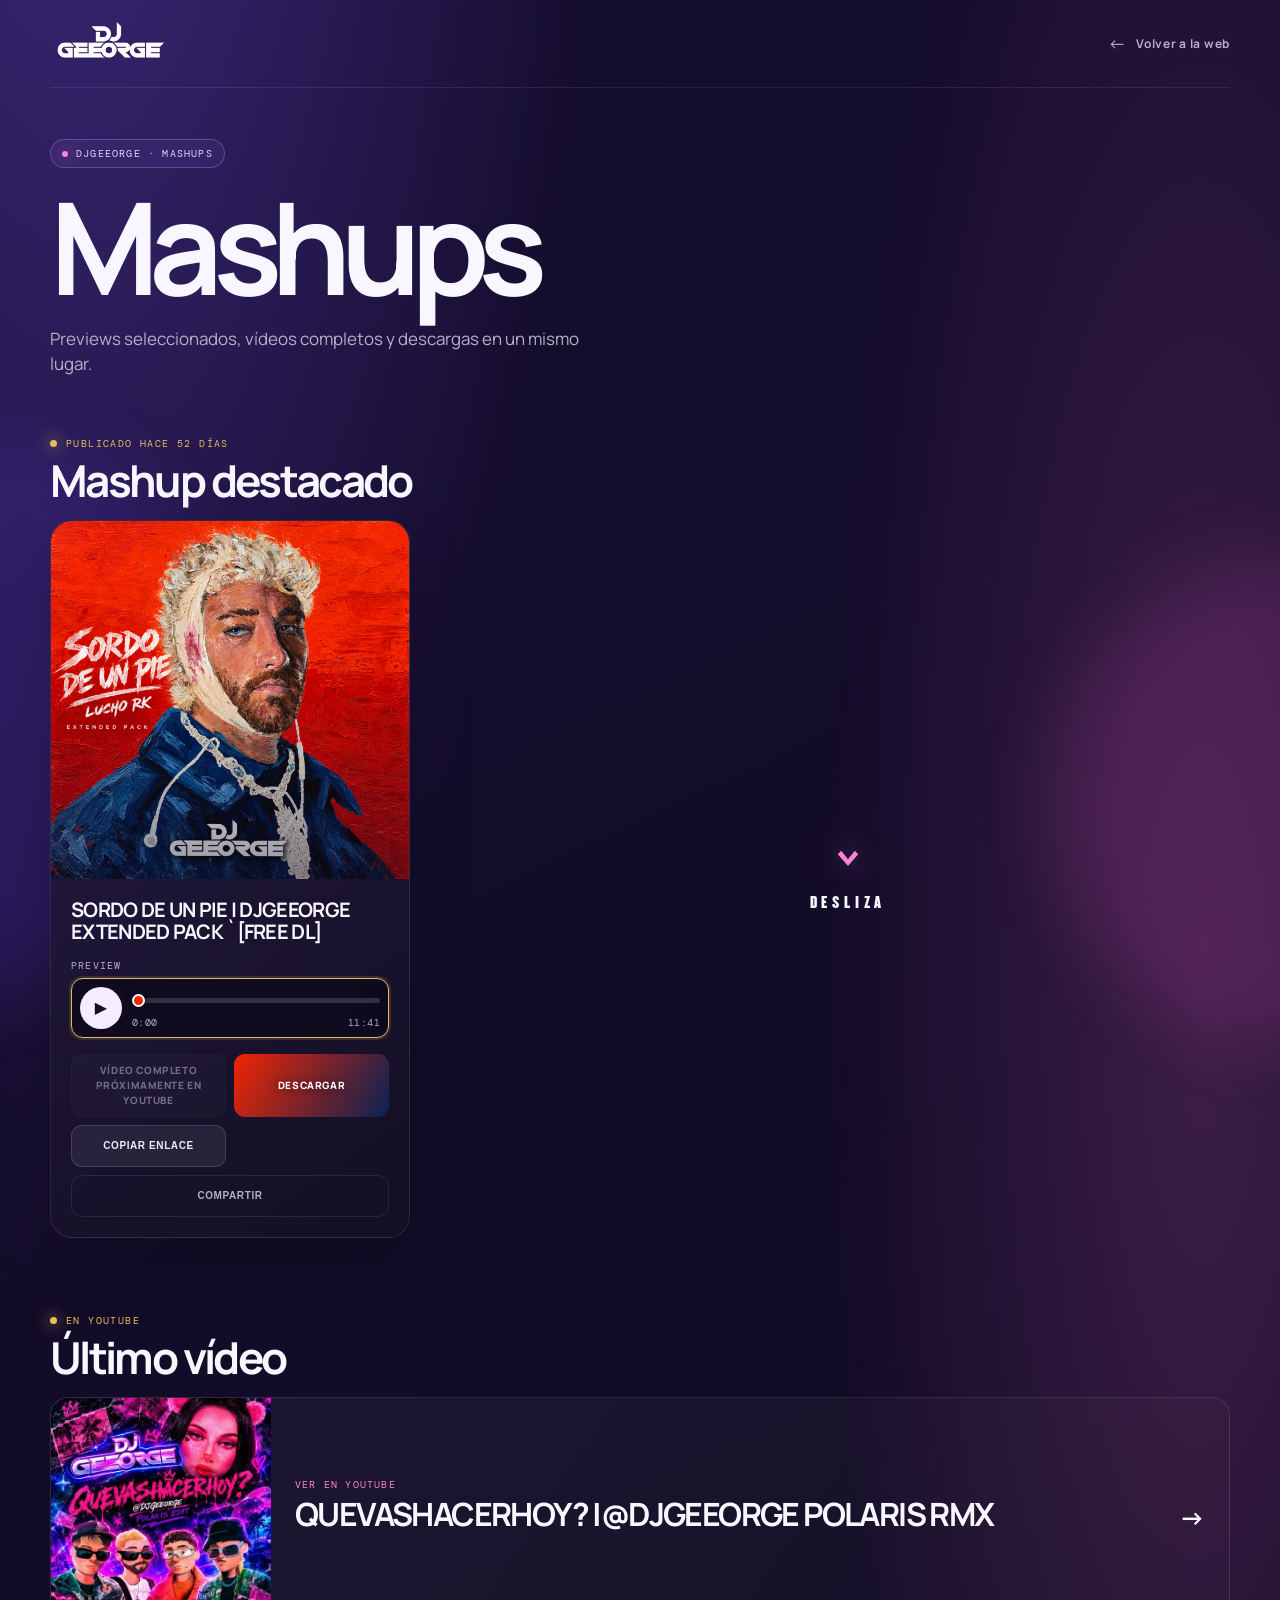
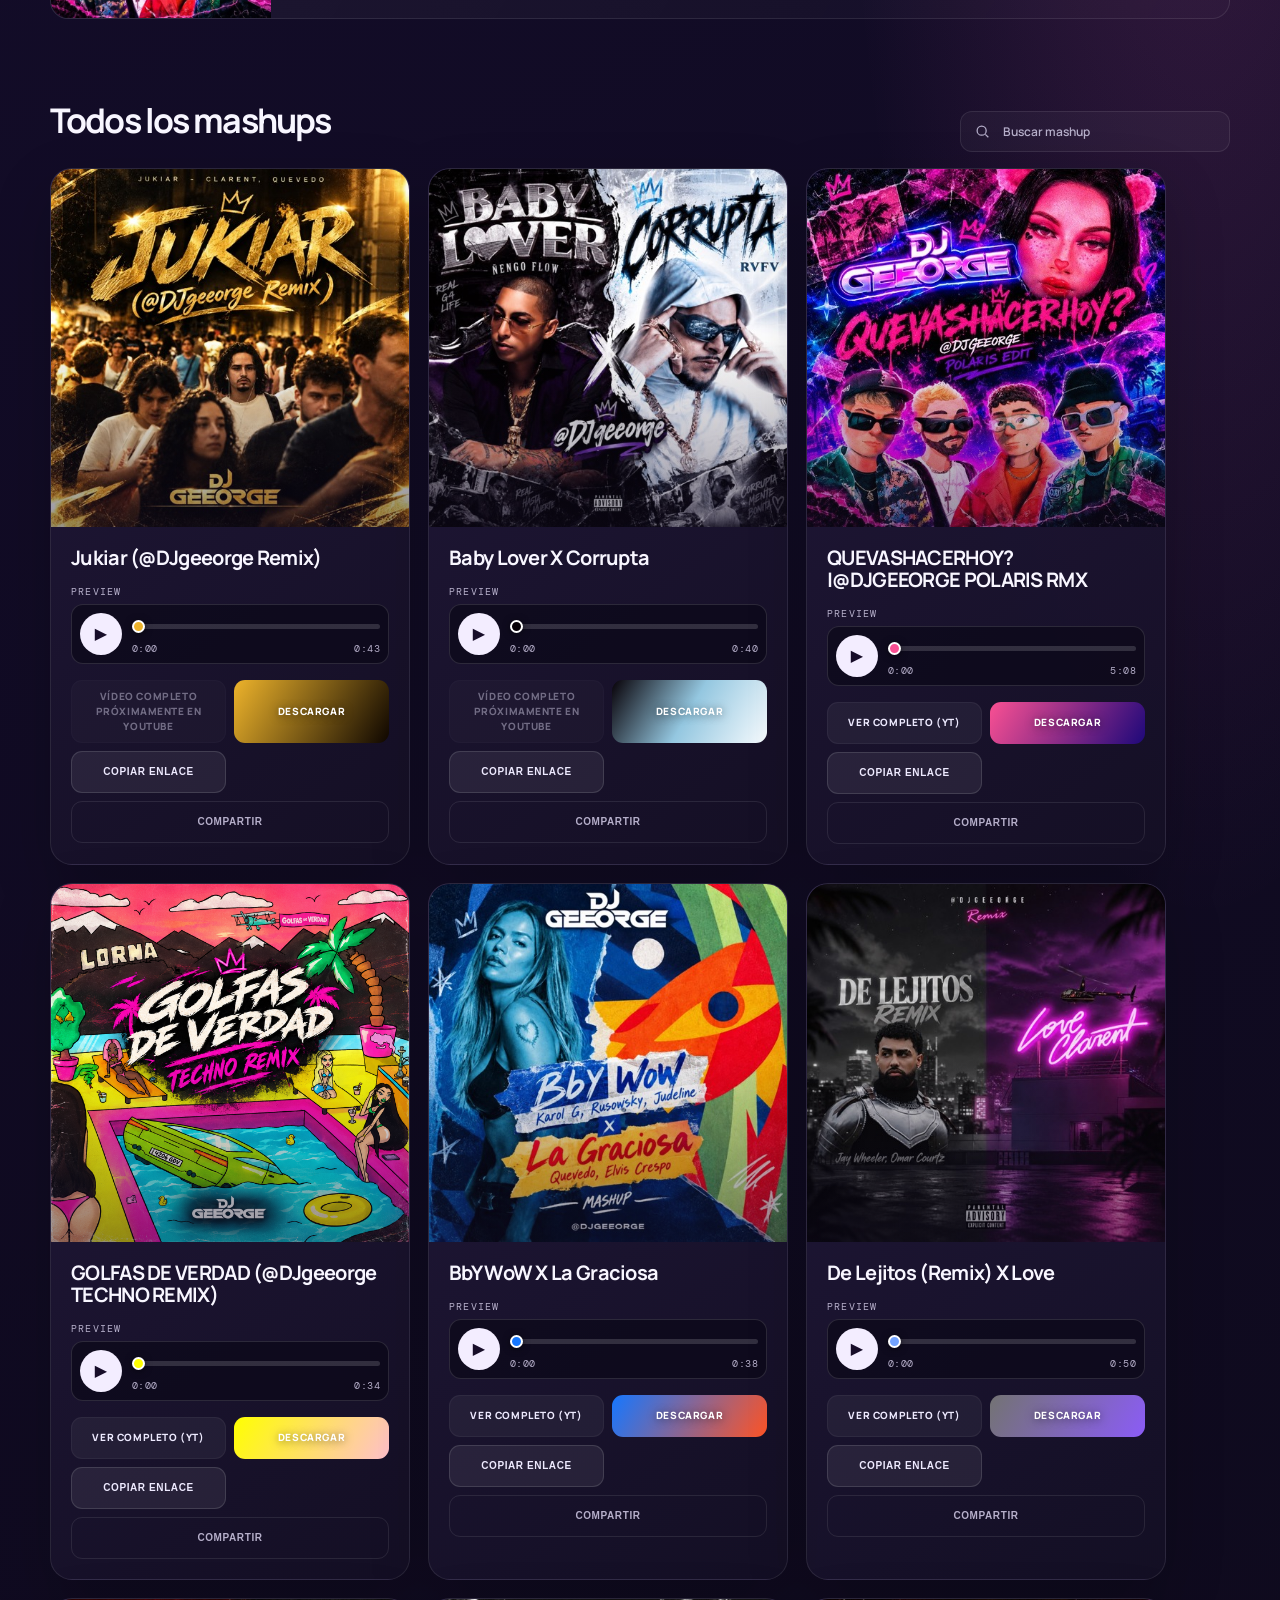
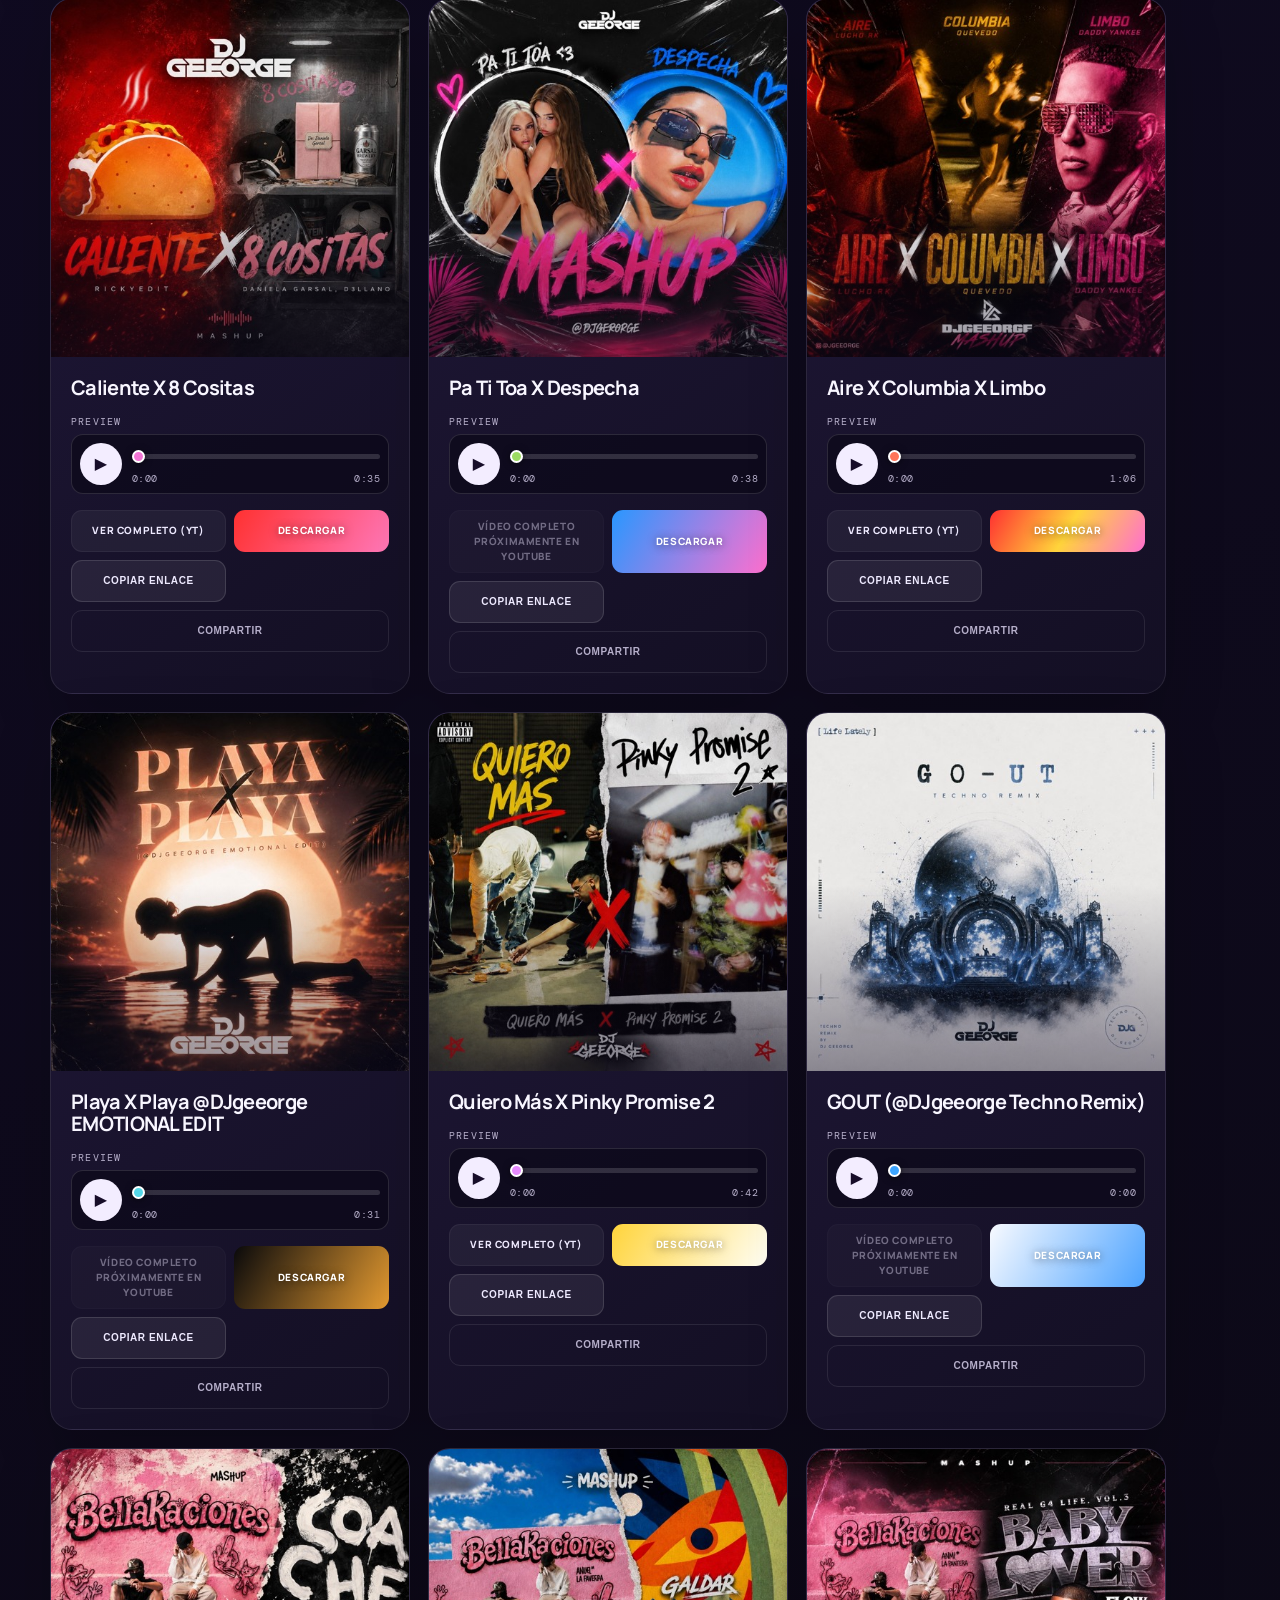
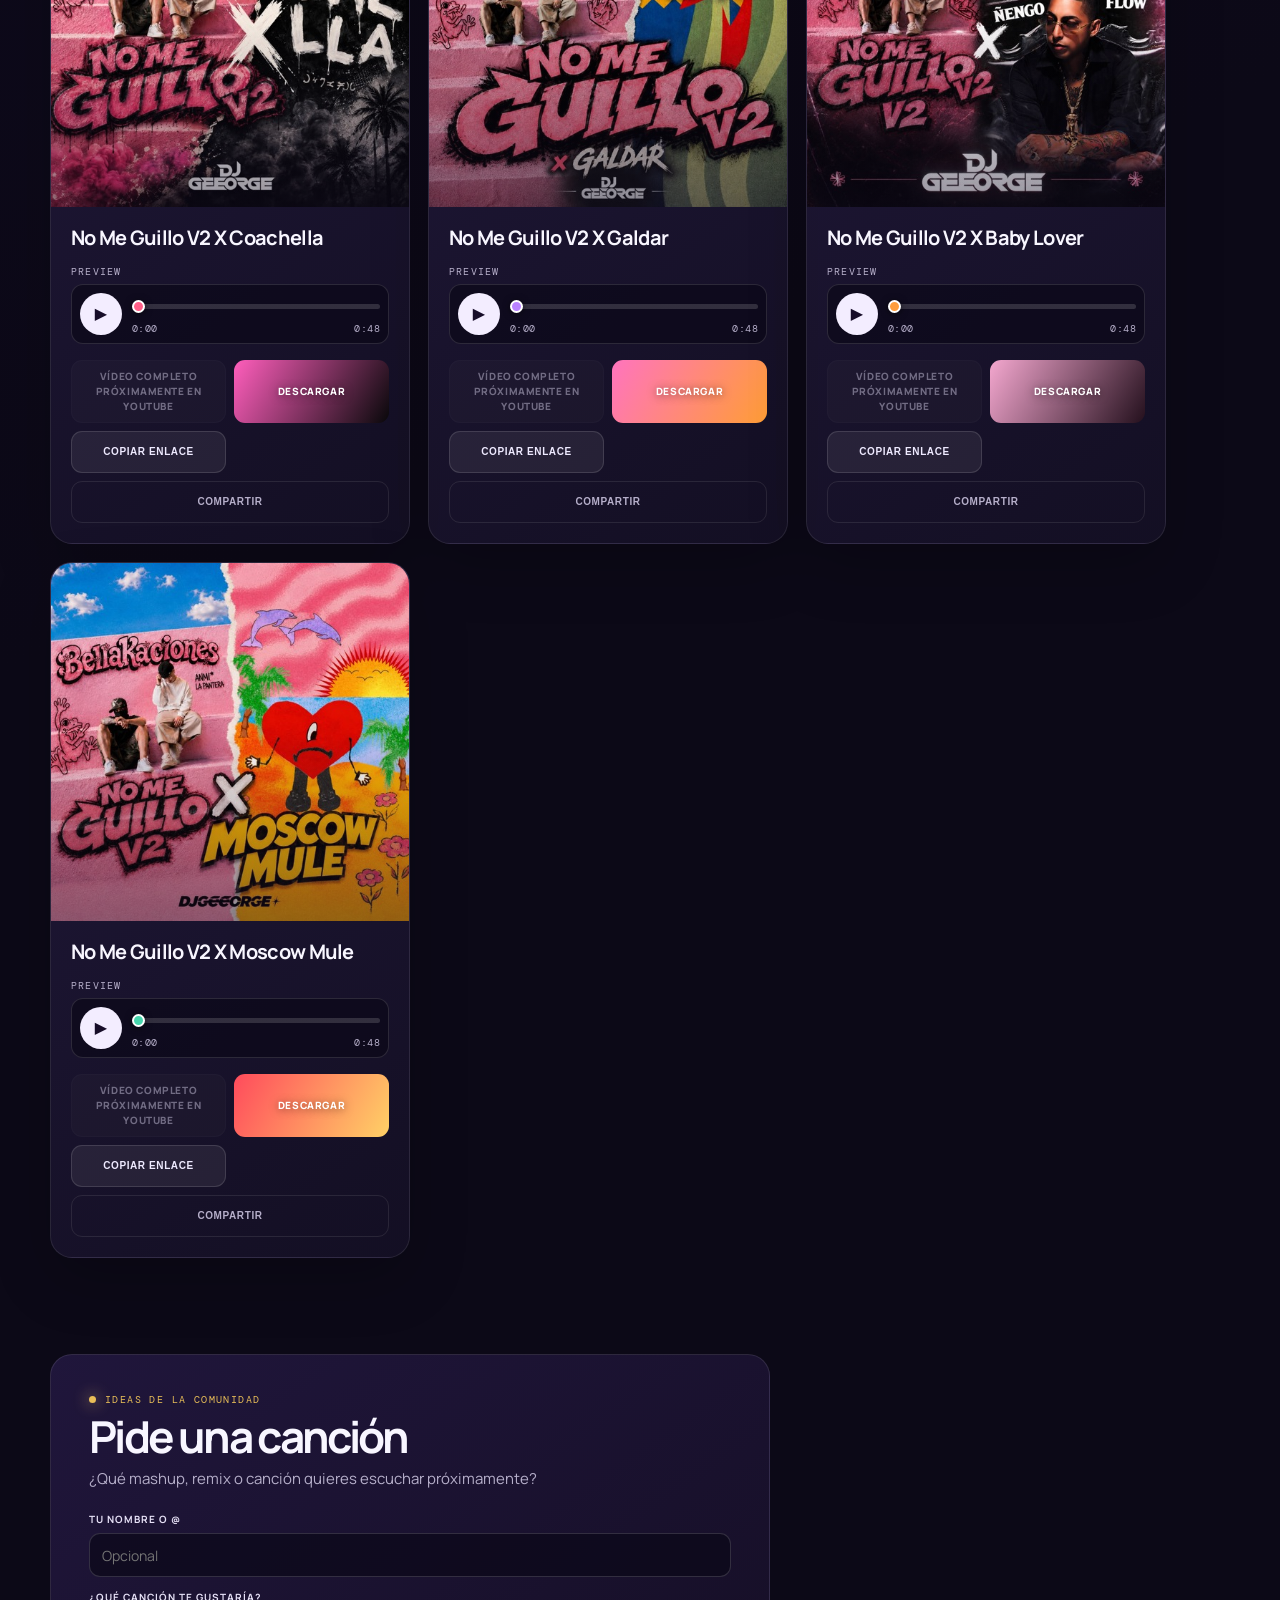
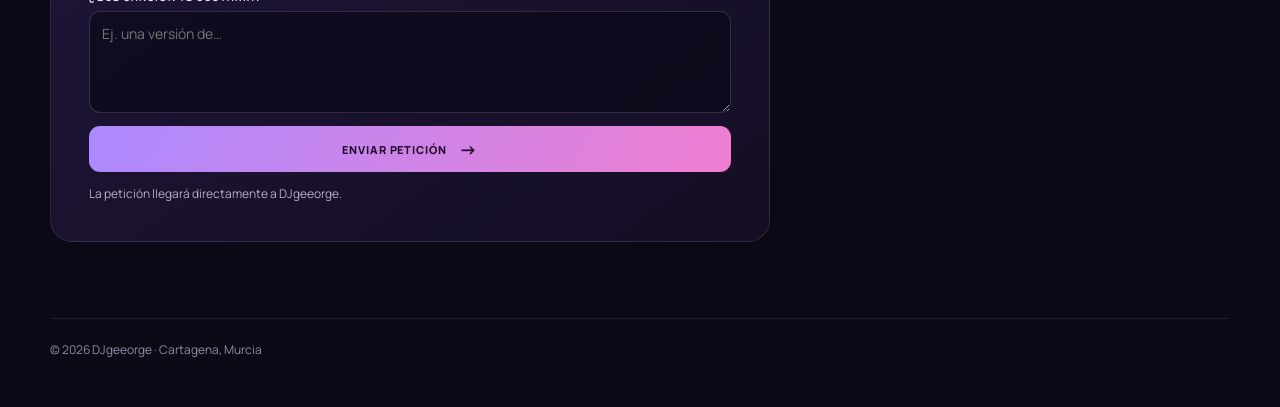
==== commit a213e01a: "muchascosas" ====
--- a/descargas/index.html
+++ b/descargas/index.html
@@ -4,13 +4,33 @@
         <meta charset="utf-8">
         <meta name="viewport" content="width=device-width,initial-scale=1">
         <meta name="theme-color" content="#100b22">
-        <meta name="description" content="Mashups y previews de DJgeeorge.">
-        <title>Mashups — DJgeeorge</title>
+        <link rel="icon" type="image/jpeg" href="../assets/web/mashups-cover.jpg">
+        <meta name="description" content="Escucha los mashups, remixes y previews de DJgeeorge: vídeos completos y enlaces de descarga desde Cartagena, Murcia.">
+        <meta name="robots" content="index,follow,max-image-preview:large">
+        <link rel="canonical" href="https://djgeeorge.qd.je/descargas/">
+        <link rel="alternate" hreflang="es-ES" href="https://djgeeorge.qd.je/descargas/">
+        <meta property="og:type" content="website">
+        <meta property="og:locale" content="es_ES">
+        <meta property="og:site_name" content="DJgeeorge">
+        <meta property="og:title" content="Mashups y remixes de DJgeeorge">
+        <meta property="og:description" content="Previews, vídeos completos y enlaces de descarga de los últimos mashups de DJgeeorge.">
+        <meta property="og:url" content="https://djgeeorge.qd.je/descargas/">
+        <meta property="og:image" content="https://djgeeorge.qd.je/assets/web/social-share.jpg">
+        <meta property="og:image:alt" content="DJgeeorge en directo">
+        <meta name="twitter:card" content="summary_large_image">
+        <meta name="twitter:title" content="Mashups y remixes de DJgeeorge">
+        <meta name="twitter:description" content="Previews, vídeos completos y enlaces de descarga de los últimos mashups de DJgeeorge.">
+        <meta name="twitter:image" content="https://djgeeorge.qd.je/assets/web/social-share.jpg">
+        <title>Mashups y remixes de DJgeeorge | DJ urbano Murcia</title>
+        <script type="application/ld+json">
+        {"@context":"https://schema.org","@graph":[{"@type":"CollectionPage","@id":"https://djgeeorge.qd.je/descargas/#webpage","url":"https://djgeeorge.qd.je/descargas/","name":"Mashups y remixes de DJgeeorge","description":"Previews, vídeos completos y enlaces de descarga de los mashups de DJgeeorge.","inLanguage":"es-ES","isPartOf":{"@id":"https://djgeeorge.qd.je/#website"},"about":{"@id":"https://djgeeorge.qd.je/#djgeeorge"}},{"@type":"BreadcrumbList","itemListElement":[{"@type":"ListItem","position":1,"name":"Inicio","item":"https://djgeeorge.qd.je/"},{"@type":"ListItem","position":2,"name":"Mashups","item":"https://djgeeorge.qd.je/descargas/"}]}]}
+        </script>
         <link rel="preconnect" href="https://fonts.googleapis.com">
         <link rel="preconnect" href="https://fonts.gstatic.com" crossorigin>
         <link href="https://fonts.googleapis.com/css2?family=DM+Mono&family=Manrope:wght@400;500;600;700;800&display=swap" rel="stylesheet">
         <link rel="stylesheet" href="player.css">
-        <style>:root { --bg: #100b22; --panel: #1b1331cc; --ink: #f8f6ff; --muted: #b6afca; --violet: #a083ff; --pink: #ff83d8; --gold: #e9be58; --line: #ffffff17; --font: Manrope,system-ui,sans-serif; } @font-face{ font-family: "Champion Gothic"; src: url("../assets/fonts/ChampionGothicWelterweight.otf") format("opentype"); font-weight: 700; font-display: swap; } * { box-sizing: border-box; } html { scroll-behavior: smooth; } body { min-height: 100vh; margin: 0; overflow-x: hidden; background: radial-gradient(ellipse 62% 40% at 6% -8%,#7651ec70,transparent 68%),radial-gradient(ellipse 45% 34% at 94% 15%,#f569cf30,transparent 65%),linear-gradient(155deg,#150d2e,#0c0917 74%); color: var(--ink); font: 15px/1.5 var(--font); } body:before, body:after { content: ""; position: fixed; z-index: -1; border-radius: 50%; filter: blur(35px); pointer-events: none; } body:before { width: 44vw; height: 44vw; top: 48%; left: -25vw; background: #5b3bd032; } body:after { width: 38vw; height: 38vw; right: -20vw; top: 62%; background: #f35fca21; } a { color: inherit; text-decoration: none; } .wrap { width: min(1180px,calc(100% - 48px)); margin: auto; } .nav { height: 88px; display: flex; align-items: center; justify-content: space-between; border-bottom: 1px solid var(--line); } .brand img { width: 136px; height: auto; } .back { display: flex; align-items: center; gap: 9px; color: var(--muted); font-size: 12px; font-weight: 700; letter-spacing: .06em; } .back:hover { color: #fff; } .back b { font-size: 18px; font-weight: 400; } header { padding: clamp(10px,4vw,60px) 0 60px; } .tag { display: inline-flex; align-items: center; gap: 8px; padding: 7px 11px; border: 1px solid #c7b9ff42; border-radius: 99px; background: #9c7dff13; color: #dfd6ff; font: 10px 'DM Mono'; letter-spacing: .12em; text-transform: uppercase; } .tag:before { content: ""; width: 6px; height: 6px; border-radius: 50%; background: var(--pink); box-shadow: 0 0 16px var(--pink); } h1 { max-width: 800px; margin: 18px 0; font-size: clamp(54px,10vw,136px); line-height: .87; letter-spacing: -.08em; } header p { max-width: 530px; margin: 0; color: var(--muted); font-size: 17px; } .featured-section { margin: 0 0 76px; } .featured-body { display: flex; align-items: center; gap: 56px; } .section-label { display: flex; align-items: center; gap: 9px; margin: 0 0 8px; color: var(--gold); font: 10px 'DM Mono'; letter-spacing: .14em; text-transform: uppercase; } .section-label:before { content: ""; width: 7px; height: 7px; border-radius: 50%; background: var(--gold); box-shadow: 0 0 15px #edc66b; } .section-title { margin: 0 0 18px; font-size: clamp(28px,4vw,44px); line-height: 1; letter-spacing: -.06em; } .featured-card { max-width: 360px; } .featured-card.is-visible { animation: featured-glow 5.5s ease-in-out infinite; } .featured-card .preview { border: 1px solid var(--gold); border-radius: 11px; box-shadow: 0 0 0 2px #e9be5826; accent-color: var(--gold); } .featured-side { display: none; } .all-title { margin: 0 0 22px; font-size: clamp(25px,3vw,34px); letter-spacing: -.055em; } .grid { display: grid; grid-template-columns: repeat(auto-fit,minmax(280px,1fr)); gap: 18px; padding-bottom: 96px; } .card { position: relative; overflow: hidden; border: 1px solid var(--line); border-radius: 22px; background: linear-gradient(145deg,#231a3dde,#151025de); box-shadow: 0 22px 60px #00000032; } .cover { position: relative; aspect-ratio: 1; overflow: hidden; background: #271c48; } .cover:after { content: ""; position: absolute; inset: 0; background: linear-gradient(180deg,transparent 48%,#130d2570); } .cover img { width: 100%; height: 100%; object-fit: cover; } .content { padding: 20px; } .content h2 { margin: 0 0 16px; font-size: 20px; letter-spacing: -.035em; line-height: 1.1; } .preview-label { display: block; margin-bottom: 6px; color: var(--muted); font: 10px 'DM Mono'; letter-spacing: .12em; text-transform: uppercase; } .preview { width: 100%; height: 38px; margin: 0 0 16px; accent-color: var(--pink); } .actions { display: grid; grid-template-columns: 1fr 1fr; gap: 8px; } .action { display: flex; align-items: center; justify-content: center; min-height: 42px; padding: 8px; border: 1px solid #ffffff0d; border-radius: 11px; background: #ffffff0d; color: #eeeaff; font-size: 10px; font-weight: 800; letter-spacing: .06em; text-align: center; text-transform: uppercase; cursor: pointer; } .action.download { border: 0; background: linear-gradient(120deg,#ab8aff,#f07ed0); color: #1b0923; } .action.share { grid-column: span 2; background: transparent; border-color: var(--line); color: var(--muted); } .action.disabled { opacity: .42; pointer-events: none; } .empty { grid-column: 1/-1; padding: 48px; border: 1px dashed var(--line); border-radius: 18px; color: var(--muted); } .footer { padding: 22px 0 48px; border-top: 1px solid var(--line); color: #938ba8; font-size: 12px; } .reveal { opacity: 0; transform: translateY(18px); transition: opacity .3s ease,transform .3s ease; } .reveal.is-visible { opacity: 1; transform: none; } .card.is-shared { box-shadow: 0 0 0 4px #f496df48,0 0 60px #b59aff7a; } @keyframes featured-glow{ 0%, 100% {  box-shadow: 0 22px 60px #00000032; }  50% {  box-shadow: 0 22px 60px #00000032,0 0 30px #e9be582d; } } @media (min-width:860px){ .featured-side {  display: flex;  flex: 1;  align-items: center;  justify-content: center; } } .scroll-cue { display: flex; flex-direction: column; align-items: center; gap: 14px; color: var(--ink); text-decoration: none; animation: scroll-cue-float 2.2s ease-in-out infinite; } .scroll-cue-arrow { width: 34px; height: 34px; color: var(--pink); filter: drop-shadow(0 0 14px #ff83d880); } .scroll-cue-text { font-family: "Champion Gothic","Arial Black",sans-serif; font-weight: 700; font-size: 15px; letter-spacing: .32em; text-transform: uppercase; } @keyframes scroll-cue-float{ 0%, 100% {  transform: translateY(0); }  50% {  transform: translateY(12px); } } @media (max-width:600px){ .wrap {  width: min(100% - 30px,1180px); }  .nav {  height: 70px; }  .brand img {  width: 118px; }  .back {  font-size: 10px; }  header {  padding: 70px 0 48px; }  header p {  font-size: 15px; }  .featured-section {  margin-bottom: 56px; }  .featured-card {  max-width: none; }  .grid {  grid-template-columns: 1fr;  gap: 14px; }  .content {  padding: 17px; } } @media (prefers-reduced-motion:reduce){ *, *:before, *:after {  transition: none!important;  animation: none!important; }  .reveal {  opacity: 1;  transform: none; } }</style>
+        <link rel="stylesheet" href="enhancements.css">
+        <style>:root { --bg: #100b22; --panel: #1b1331cc; --ink: #f8f6ff; --muted: #b6afca; --violet: #a083ff; --pink: #ff83d8; --gold: #e9be58; --line: #ffffff17; --font: Manrope,system-ui,sans-serif; } @font-face{ font-family: "Champion Gothic"; src: url("../assets/fonts/Champion%20Gothic%20Welterweight.otf") format("opentype"); font-weight: 700; font-display: swap; } * { box-sizing: border-box; } html { scroll-behavior: smooth; } body { min-height: 100vh; margin: 0; overflow-x: hidden; background: radial-gradient(ellipse 62% 40% at 6% -8%,#7651ec70,transparent 68%),radial-gradient(ellipse 45% 34% at 94% 15%,#f569cf30,transparent 65%),linear-gradient(155deg,#150d2e,#0c0917 74%); color: var(--ink); font: 15px/1.5 var(--font); } body:before, body:after { content: ""; position: fixed; z-index: -1; border-radius: 50%; filter: blur(35px); pointer-events: none; } body:before { width: 44vw; height: 44vw; top: 48%; left: -25vw; background: #5b3bd032; } body:after { width: 38vw; height: 38vw; right: -20vw; top: 62%; background: #f35fca21; } a { color: inherit; text-decoration: none; } .wrap { width: min(1180px,calc(100% - 48px)); margin: auto; } .nav { height: 88px; display: flex; align-items: center; justify-content: space-between; border-bottom: 1px solid var(--line); } .brand img { width: 136px; height: auto; } .back { display: flex; align-items: center; gap: 9px; color: var(--muted); font-size: 12px; font-weight: 700; letter-spacing: .06em; } .back:hover { color: #fff; } .back b { font-size: 18px; font-weight: 400; } header { padding: clamp(10px,4vw,60px) 0 60px; } .tag { display: inline-flex; align-items: center; gap: 8px; padding: 7px 11px; border: 1px solid #c7b9ff42; border-radius: 99px; background: #9c7dff13; color: #dfd6ff; font: 10px 'DM Mono'; letter-spacing: .12em; text-transform: uppercase; } .tag:before { content: ""; width: 6px; height: 6px; border-radius: 50%; background: var(--pink); box-shadow: 0 0 16px var(--pink); } h1 { max-width: 800px; margin: 18px 0; font-size: clamp(54px,10vw,136px); line-height: .87; letter-spacing: -.08em; } header p { max-width: 530px; margin: 0; color: var(--muted); font-size: 17px; } .featured-section { margin: 0 0 76px; } .featured-body { display: flex; align-items: center; gap: 56px; } .section-label { display: flex; align-items: center; gap: 9px; margin: 0 0 8px; color: var(--gold); font: 10px 'DM Mono'; letter-spacing: .14em; text-transform: uppercase; } .section-label:before { content: ""; width: 7px; height: 7px; border-radius: 50%; background: var(--gold); box-shadow: 0 0 15px #edc66b; } .section-title { margin: 0 0 18px; font-size: clamp(28px,4vw,44px); line-height: 1; letter-spacing: -.06em; } .featured-card { max-width: 360px; } .featured-card.is-visible { animation: featured-glow 5.5s ease-in-out infinite; } .featured-card .preview { border: 1px solid var(--gold); border-radius: 11px; box-shadow: 0 0 0 2px #e9be5826; accent-color: var(--gold); } .featured-side { display: none; } .all-title { margin: 0 0 22px; font-size: clamp(25px,3vw,34px); letter-spacing: -.055em; } .grid { display: grid; grid-template-columns: repeat(auto-fit,minmax(280px,1fr)); gap: 18px; padding-bottom: 96px; } .card { position: relative; overflow: hidden; border: 1px solid var(--line); border-radius: 22px; background: linear-gradient(145deg,#231a3dde,#151025de); box-shadow: 0 22px 60px #00000032; } .cover { position: relative; aspect-ratio: 1; overflow: hidden; background: #271c48; } .cover:after { content: ""; position: absolute; inset: 0; background: linear-gradient(180deg,transparent 48%,#130d2570); } .cover img { width: 100%; height: 100%; object-fit: cover; } .content { padding: 20px; } .content h2 { margin: 0 0 16px; font-size: 20px; letter-spacing: -.035em; line-height: 1.1; } .preview-label { display: block; margin-bottom: 6px; color: var(--muted); font: 10px 'DM Mono'; letter-spacing: .12em; text-transform: uppercase; } .preview { width: 100%; height: 38px; margin: 0 0 16px; accent-color: var(--pink); } .actions { display: grid; grid-template-columns: 1fr 1fr; gap: 8px; } .action { display: flex; align-items: center; justify-content: center; min-height: 42px; padding: 8px; border: 1px solid #ffffff0d; border-radius: 11px; background: #ffffff0d; color: #eeeaff; font-size: 10px; font-weight: 800; letter-spacing: .06em; text-align: center; text-transform: uppercase; cursor: pointer; } .action.download { border: 0; background: linear-gradient(120deg,#ab8aff,#f07ed0); color: #1b0923; } .action.share { grid-column: span 2; background: transparent; border-color: var(--line); color: var(--muted); } .action.disabled { opacity: .42; pointer-events: none; } .empty { grid-column: 1/-1; padding: 48px; border: 1px dashed var(--line); border-radius: 18px; color: var(--muted); } .footer { padding: 22px 0 48px; border-top: 1px solid var(--line); color: #938ba8; font-size: 12px; } .reveal { opacity: 0; transform: translateY(18px); transition: opacity .3s ease,transform .3s ease; } .reveal.is-visible { opacity: 1; transform: none; } .card.is-shared { box-shadow: 0 0 0 4px #f496df48,0 0 60px #b59aff7a; } @keyframes featured-glow{ 0%, 100% {  box-shadow: 0 22px 60px #00000032; }  50% {  box-shadow: 0 22px 60px #00000032,0 0 30px #e9be582d; } } @media (min-width:860px){ .featured-side {  display: flex;  flex: 1;  align-items: center;  justify-content: center; } } .scroll-cue { display: flex; flex-direction: column; align-items: center; gap: 14px; color: var(--ink); text-decoration: none; animation: scroll-cue-float 2.2s ease-in-out infinite; } .scroll-cue-arrow { width: 34px; height: 34px; color: var(--pink); filter: drop-shadow(0 0 14px #ff83d880); } .scroll-cue-text { font-family: "Champion Gothic","Arial Black",sans-serif; font-weight: 700; font-size: 15px; letter-spacing: .32em; text-transform: uppercase; } @keyframes scroll-cue-float{ 0%, 100% {  transform: translateY(0); }  50% {  transform: translateY(12px); } } @media (max-width:600px){ .wrap {  width: min(100% - 30px,1180px); }  .nav {  height: 70px; }  .brand img {  width: 118px; }  .back {  font-size: 10px; }  header {  padding: 70px 0 48px; }  header p {  font-size: 15px; }  .featured-section {  margin-bottom: 56px; }  .featured-card {  max-width: none; }  .grid {  grid-template-columns: 1fr;  gap: 14px; }  .content {  padding: 17px; } } @media (prefers-reduced-motion:reduce){ *, *:before, *:after {  transition: none!important;  animation: none!important; }  .reveal {  opacity: 1;  transform: none; } }</style>
     </head>
     <body>
         <div class="wrap nav">
@@ -35,9 +55,36 @@
                     </div>
                 </div>
             </section>
+            <section class="latest-video" id="latest-video" hidden>
+                <p class="section-label">En YouTube</p>
+                <h2 class="section-title">Último vídeo</h2>
+                <a class="latest-video-link" id="latest-video-link" target="_blank" rel="noopener">
+                    <img id="latest-video-cover" alt="">
+                    <span><small>Ver en YouTube</small><strong id="latest-video-title"></strong><b>→</b></span>
+                </a>
+            </section>
             <section id="all-mashups">
-                <h2 class="all-title">Todos los mashups</h2>
+                <div class="all-mashups-head">
+                    <h2 class="all-title">Todos los mashups</h2>
+                    <label class="mashup-search"><span class="sr-only">Buscar mashup</span><svg viewBox="0 0 24 24" aria-hidden="true"><circle cx="10.8" cy="10.8" r="6.4"></circle><path d="m16 16 4.2 4.2"></path></svg><input id="mashup-search" type="search" placeholder="Buscar mashup" autocomplete="off" aria-controls="grid"></label>
+                </div>
                 <div class="grid" id="grid"></div>
+                <p class="search-empty" id="search-empty" hidden>No hemos encontrado ningún mashup con ese título.</p>
+            </section>
+            <section class="song-request" id="song-request">
+                <p class="section-label">Ideas de la comunidad</p>
+                <h2 class="section-title">Pide una canción</h2>
+                <p>¿Qué mashup, remix o canción quieres escuchar próximamente?</p>
+                <form action="https://formsubmit.co/contactodjgeeorge@gmail.com" method="POST">
+                    <input type="hidden" name="_subject" value="Nueva petición de canción — DJgeeorge">
+                    <input type="hidden" name="_template" value="table">
+                    <input type="hidden" name="_captcha" value="false">
+                    <input class="form-honeypot" type="text" name="_honey" tabindex="-1" autocomplete="off" aria-hidden="true">
+                    <label>Tu nombre o @ <input name="nombre" type="text" placeholder="Opcional"></label>
+                    <label>¿Qué canción te gustaría? <textarea name="peticion" rows="4" placeholder="Ej. una versión de…" required></textarea></label>
+                    <button class="request-submit" type="submit">Enviar petición <b>→</b></button>
+                </form>
+                <p class="request-note">La petición llegará directamente a DJgeeorge.</p>
             </section>
         </main>
         <footer>
@@ -51,7 +98,30 @@
     function makeCard(item,isFeatured=false){const id=slug(item.title),shareUrl=`${site}?m=${encodeURIComponent(id)}`,videoLabel=item.youtubePending?'Vídeo completo próximamente en YouTube':'Ver completo (yt)',card=document.createElement('article');card.className=`card reveal${isFeatured?' featured-card':''}`;card.id=`mashup-${id}`;card.innerHTML=`<div class="cover"><img src="${esc(item.cover)}" alt="Portada de ${esc(item.title)}"></div><div class="content"><h2>${esc(item.title)}</h2>${item.preview?`<label class="preview-label">Preview</label>${window.DJGEEORGE_PLAYER.markup(item.preview)}`:''}<div class="actions">${link('',item.listen,videoLabel)}${link('download',item.download,'Descargar')}<button class="action share" type="button">Compartir</button></div></div>`;window.DJGEEORGE_PLAYER.setup(card);card.querySelector('.share').onclick=async()=>{const text=`Mira este nuevo mashup de @DJgeeorge: ${item.title}`;try{if(navigator.share){await navigator.share({title:`DJgeeorge — ${item.title}`,text,url:shareUrl})}else{await navigator.clipboard.writeText(`${text}\n${shareUrl}`);card.querySelector('.share').textContent='Enlace copiado ✓'}}catch(error){if(error.name!=='AbortError')console.error(error)}};if(selected===id){card.classList.add('is-shared');setTimeout(()=>card.scrollIntoView({behavior:'smooth',block:'center'}),180)}return card}
     if(!items.length){featuredSection.hidden=true;grid.innerHTML='<div class="empty">Los primeros mashups están llegando. Vuelve pronto.</div>'}else{featuredLabel.textContent=publishedLabel(items[0]);const newest=makeCard(items[0],true);featured.append(newest);setTimeout(()=>newest.classList.add('is-visible'),140);if(items.length===1){allMashups.hidden=true}else{items.slice(1).forEach((item,index)=>{const card=makeCard(item);grid.append(card);setTimeout(()=>card.classList.add('is-visible'),260+index*90)})}}
   </script>
+        <script>
+    (() => {
+      const input = document.querySelector("#mashup-search");
+      const empty = document.querySelector("#search-empty");
+      const feature = document.querySelector("#featured-section");
+      if (!input || !empty || !feature) return;
+      const normalise = value => String(value || "").normalize("NFD").replace(/[\u0300-\u036f]/g, "").toLowerCase();
+      input.addEventListener("input", () => {
+        const query = normalise(input.value.trim());
+        const cards = [...document.querySelectorAll(".card")];
+        let shown = 0;
+        cards.forEach(card => {
+          const matches = !query || normalise(card.querySelector("h2")?.textContent).includes(query);
+          card.hidden = !matches;
+          if (matches) shown++;
+        });
+        const featuredCard = feature.querySelector(".card");
+        feature.hidden = Boolean(query && featuredCard?.hidden);
+        empty.hidden = shown > 0;
+      });
+    })();
+        </script>
         <script src="palette.js"></script>
+        <script src="enhancements.js"></script>
         <!-- Cloudflare Web Analytics -->
         <script type="module" src="https://static.cloudflareinsights.com/beacon.min.js" data-cf-beacon='{"token":"641ce010f5e84b31bc3ececbe353310a"}'></script>
         <!-- End Cloudflare Web Analytics -->
--- a/descargas/player.css
+++ b/descargas/player.css
@@ -1 +1,3 @@
 .dj-player{display:grid;grid-template-columns:42px minmax(0,1fr);gap:10px;align-items:center;margin:0 0 16px;padding:8px;border:1px solid #ffffff20;border-radius:12px;background:#0c0918a8}.dj-player-play{display:grid;place-items:center;width:42px;height:42px;padding:0;border:0;border-radius:50%;background:#f3edff;color:#170d29;font:16px/1 system-ui;cursor:pointer;transition:transform .18s ease,background .18s ease}.dj-player-play:hover{transform:scale(1.06);background:#fff}.dj-player-track{min-width:0}.dj-player-progress{width:100%;height:5px;margin:0;appearance:none;-webkit-appearance:none;border-radius:999px;outline:0;background:linear-gradient(90deg,var(--player-progress,#ff83d8) 0 var(--progress,0%),#ffffff26 var(--progress,0%) 100%);cursor:pointer}.dj-player-progress::-webkit-slider-thumb{width:13px;height:13px;appearance:none;-webkit-appearance:none;border:2px solid #fff;border-radius:50%;background:var(--player-progress,#ff83d8);box-shadow:0 1px 7px #0008}.dj-player-progress::-moz-range-thumb{width:11px;height:11px;border:2px solid #fff;border-radius:50%;background:var(--player-progress,#ff83d8);box-shadow:0 1px 7px #0008}.dj-player-time{display:flex;justify-content:space-between;margin-top:6px;color:var(--muted);font:10px 'DM Mono',monospace;letter-spacing:.04em}.dj-player.is-playing .dj-player-play{background:var(--player-progress,#ff83d8)}.featured-card .dj-player{--player-progress:var(--gold);border-color:var(--gold);box-shadow:0 0 0 2px #e9be5826}
+
+.all-mashups-head{display:flex;align-items:center;justify-content:space-between;gap:24px}.mashup-search{display:flex;align-items:center;gap:10px;width:min(100%,270px);padding:10px 13px;border:1px solid var(--line);border-radius:12px;background:#ffffff09;transition:border-color .2s,box-shadow .2s}.mashup-search:focus-within{border-color:#cbbdff8a;box-shadow:0 0 0 3px #9f82ff1c}.mashup-search svg{width:17px;height:17px;fill:none;stroke:var(--muted);stroke-width:1.8;flex:0 0 auto}.mashup-search input{width:100%;min-width:0;border:0;outline:0;background:transparent;color:var(--ink);font:600 12px var(--font)}.mashup-search input::placeholder{color:var(--muted)}.search-empty{margin:0;padding:35px;border:1px dashed var(--line);border-radius:18px;color:var(--muted)}.sr-only{position:absolute;width:1px;height:1px;overflow:hidden;clip:rect(0 0 0 0);clip-path:inset(50%);white-space:nowrap}@media(max-width:600px){.all-mashups-head{align-items:stretch;flex-direction:column;gap:14px}.all-title{margin:0}.mashup-search{width:100%}}
--- a/descargas/enhancements.css
+++ b/descargas/enhancements.css
@@ -0,0 +1 @@
+.card .cover{isolation:isolate}.new-badge{position:absolute;z-index:2;top:13px;left:13px;padding:6px 9px;border-radius:999px;background:#ff83d8;color:#210d28;font:800 10px/1 var(--font);letter-spacing:.09em;text-transform:uppercase;box-shadow:0 5px 20px #ff83d899}.action.copy{background:#ffffff12;border-color:#ffffff20}.action.copy.is-copied{border-color:#9dffcb;background:#9dffcb;color:#102419}.latest-video,.song-request{margin:0 0 76px}.latest-video-link{display:grid;grid-template-columns:minmax(130px,220px) 1fr;overflow:hidden;border:1px solid var(--line);border-radius:18px;background:linear-gradient(120deg,#ffffff0c,#ffffff04);transition:transform .2s,border-color .2s,background .2s}.latest-video-link:hover{border-color:#ff83d8a8;background:#ffffff10;transform:translateY(-3px)}.latest-video-link img{width:100%;height:100%;min-height:130px;object-fit:cover}.latest-video-link span{display:grid;align-content:center;grid-template-columns:1fr auto;gap:7px 18px;padding:24px}.latest-video-link small{grid-column:1/-1;color:var(--pink);font:10px 'DM Mono',monospace;letter-spacing:.12em;text-transform:uppercase}.latest-video-link strong{font-size:clamp(20px,3vw,32px);line-height:1.05;letter-spacing:-.05em}.latest-video-link b{align-self:end;font-size:26px}.song-request{max-width:720px;padding:clamp(24px,4vw,38px);border:1px solid #ffffff1a;border-radius:22px;background:linear-gradient(145deg,#251a45cc,#171027cc)}.song-request .section-title{margin-bottom:10px}.song-request>p:not(.section-label):not(.request-note){margin:0 0 22px;color:var(--muted)}.song-request form{display:grid;gap:13px}.song-request label{display:grid;gap:7px;color:#e7e1f7;font:700 10px var(--font);letter-spacing:.1em;text-transform:uppercase}.song-request input,.song-request textarea{width:100%;border:1px solid #ffffff26;border-radius:11px;outline:0;background:#0c0918a8;color:var(--ink);font:14px var(--font);letter-spacing:normal;text-transform:none}.song-request input{height:44px;padding:0 12px}.song-request textarea{padding:12px;resize:vertical}.song-request input:focus,.song-request textarea:focus{border-color:#ff83d8;box-shadow:0 0 0 3px #ff83d81f}.request-submit{display:inline-flex;align-items:center;justify-content:center;gap:12px;min-height:46px;border:0;border-radius:11px;background:linear-gradient(120deg,#ab8aff,#f07ed0);color:#210d28;font:800 11px var(--font);letter-spacing:.08em;text-transform:uppercase;cursor:pointer;transition:transform .2s,filter .2s}.request-submit:hover{filter:brightness(1.08);transform:translateY(-2px)}.request-submit b{font-size:18px}.request-note{margin:13px 0 0;color:var(--muted);font-size:12px}.form-honeypot{position:absolute!important;left:-9999px!important}@media(max-width:600px){.latest-video,.song-request{margin-bottom:56px}.latest-video-link{grid-template-columns:1fr}.latest-video-link img{aspect-ratio:16/9;min-height:0}.latest-video-link span{padding:19px}.song-request{padding:23px 18px}}
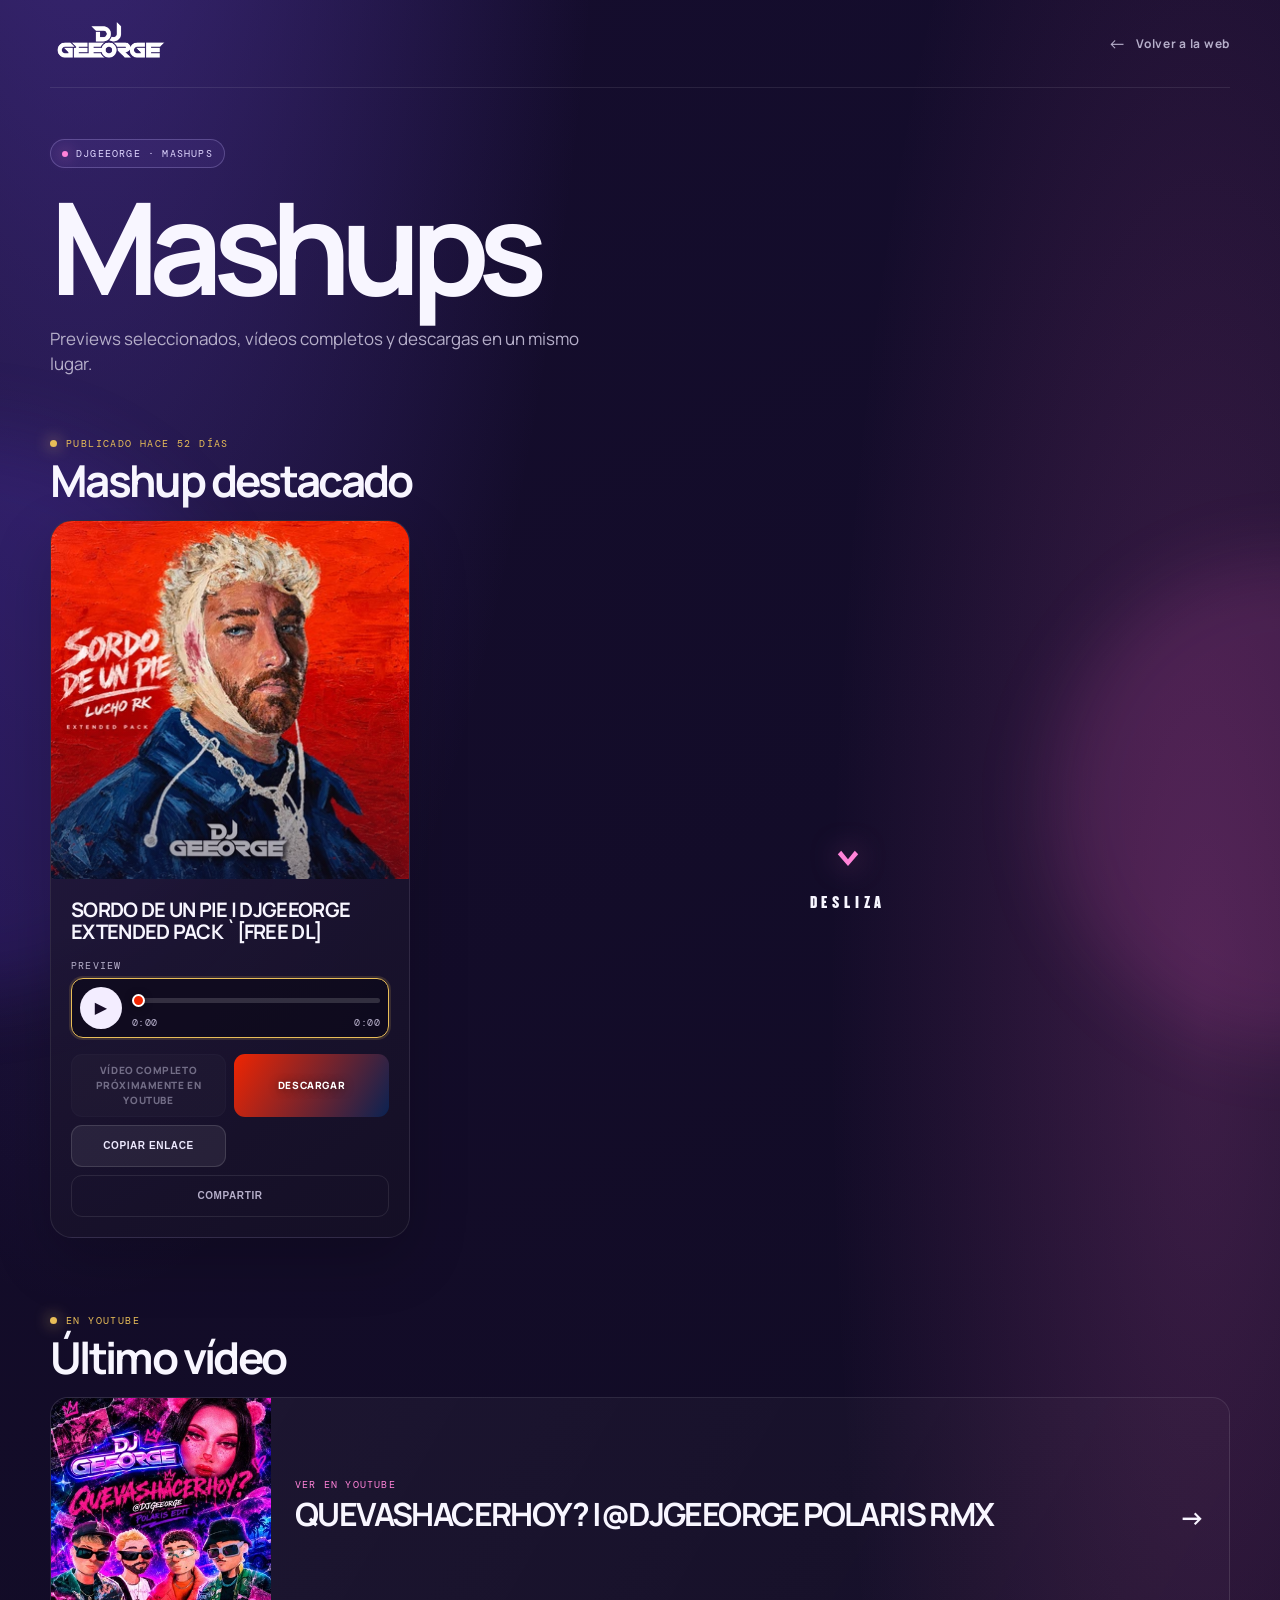
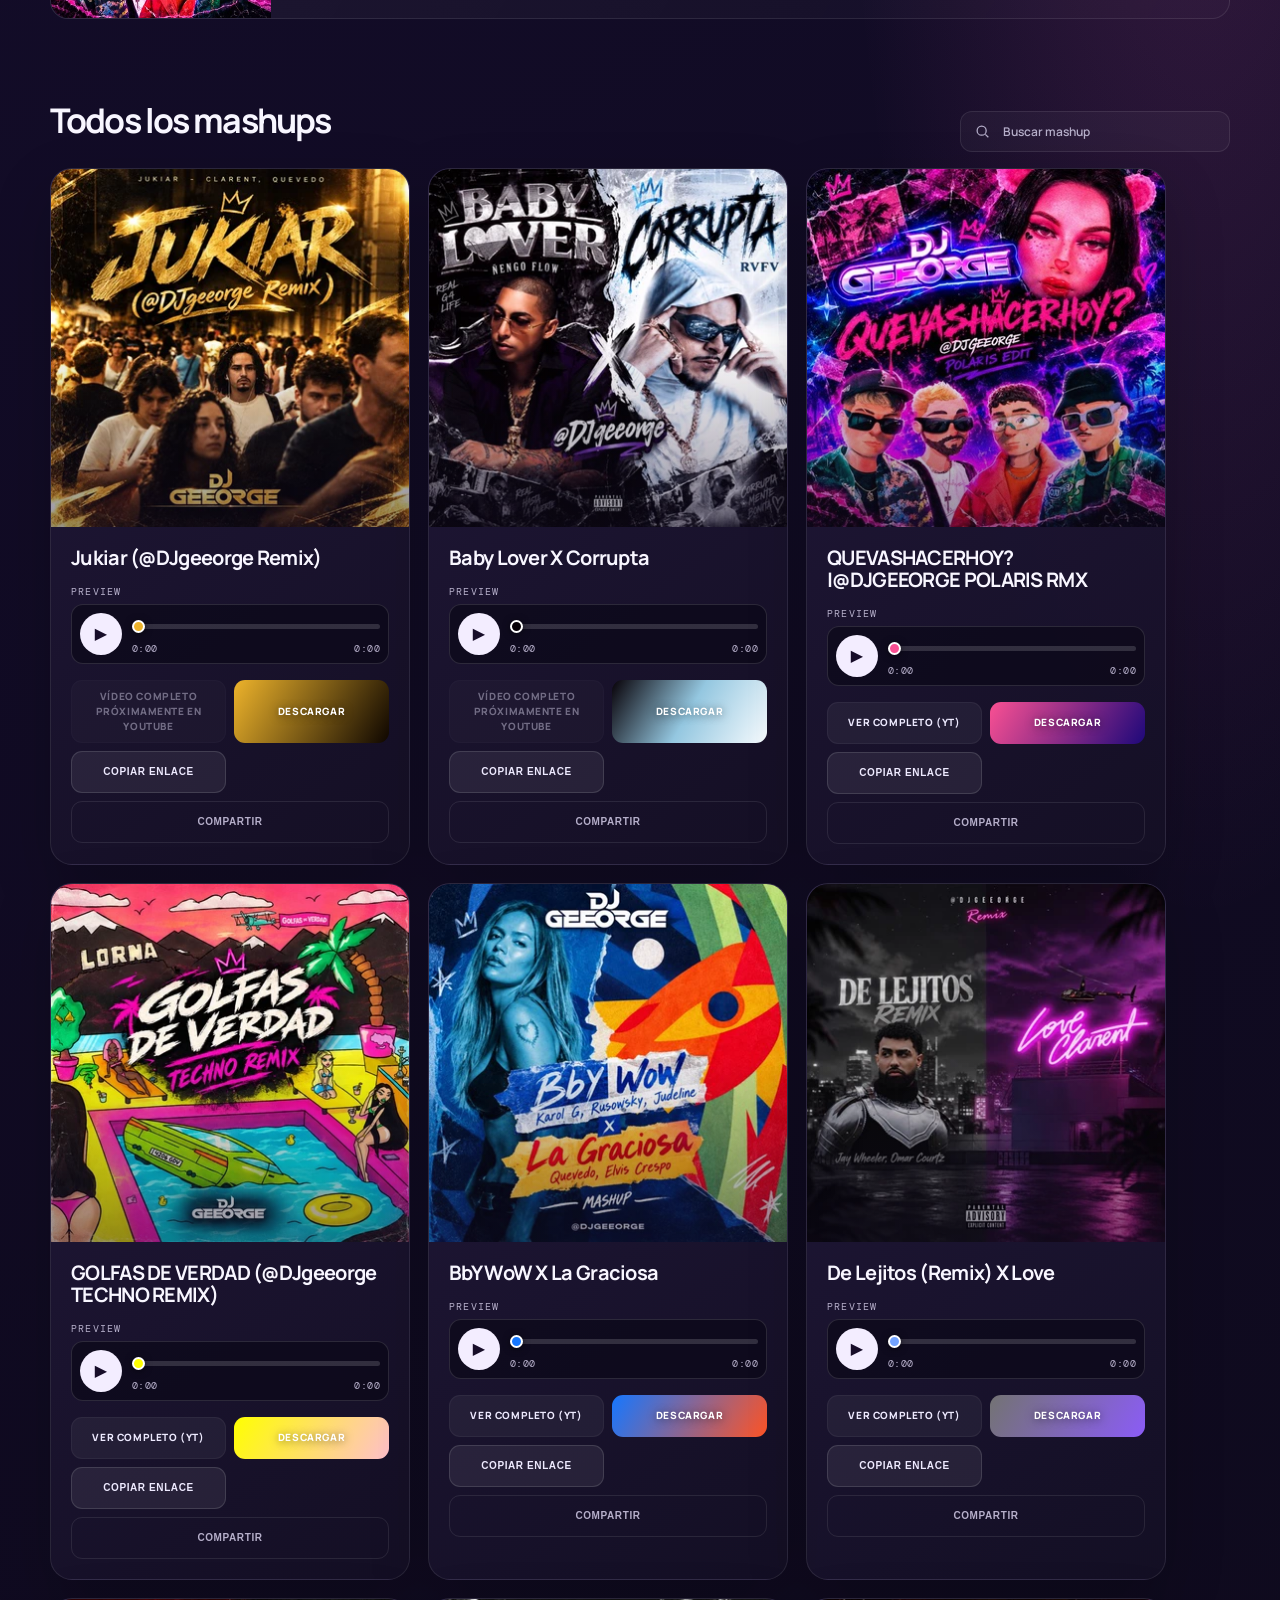
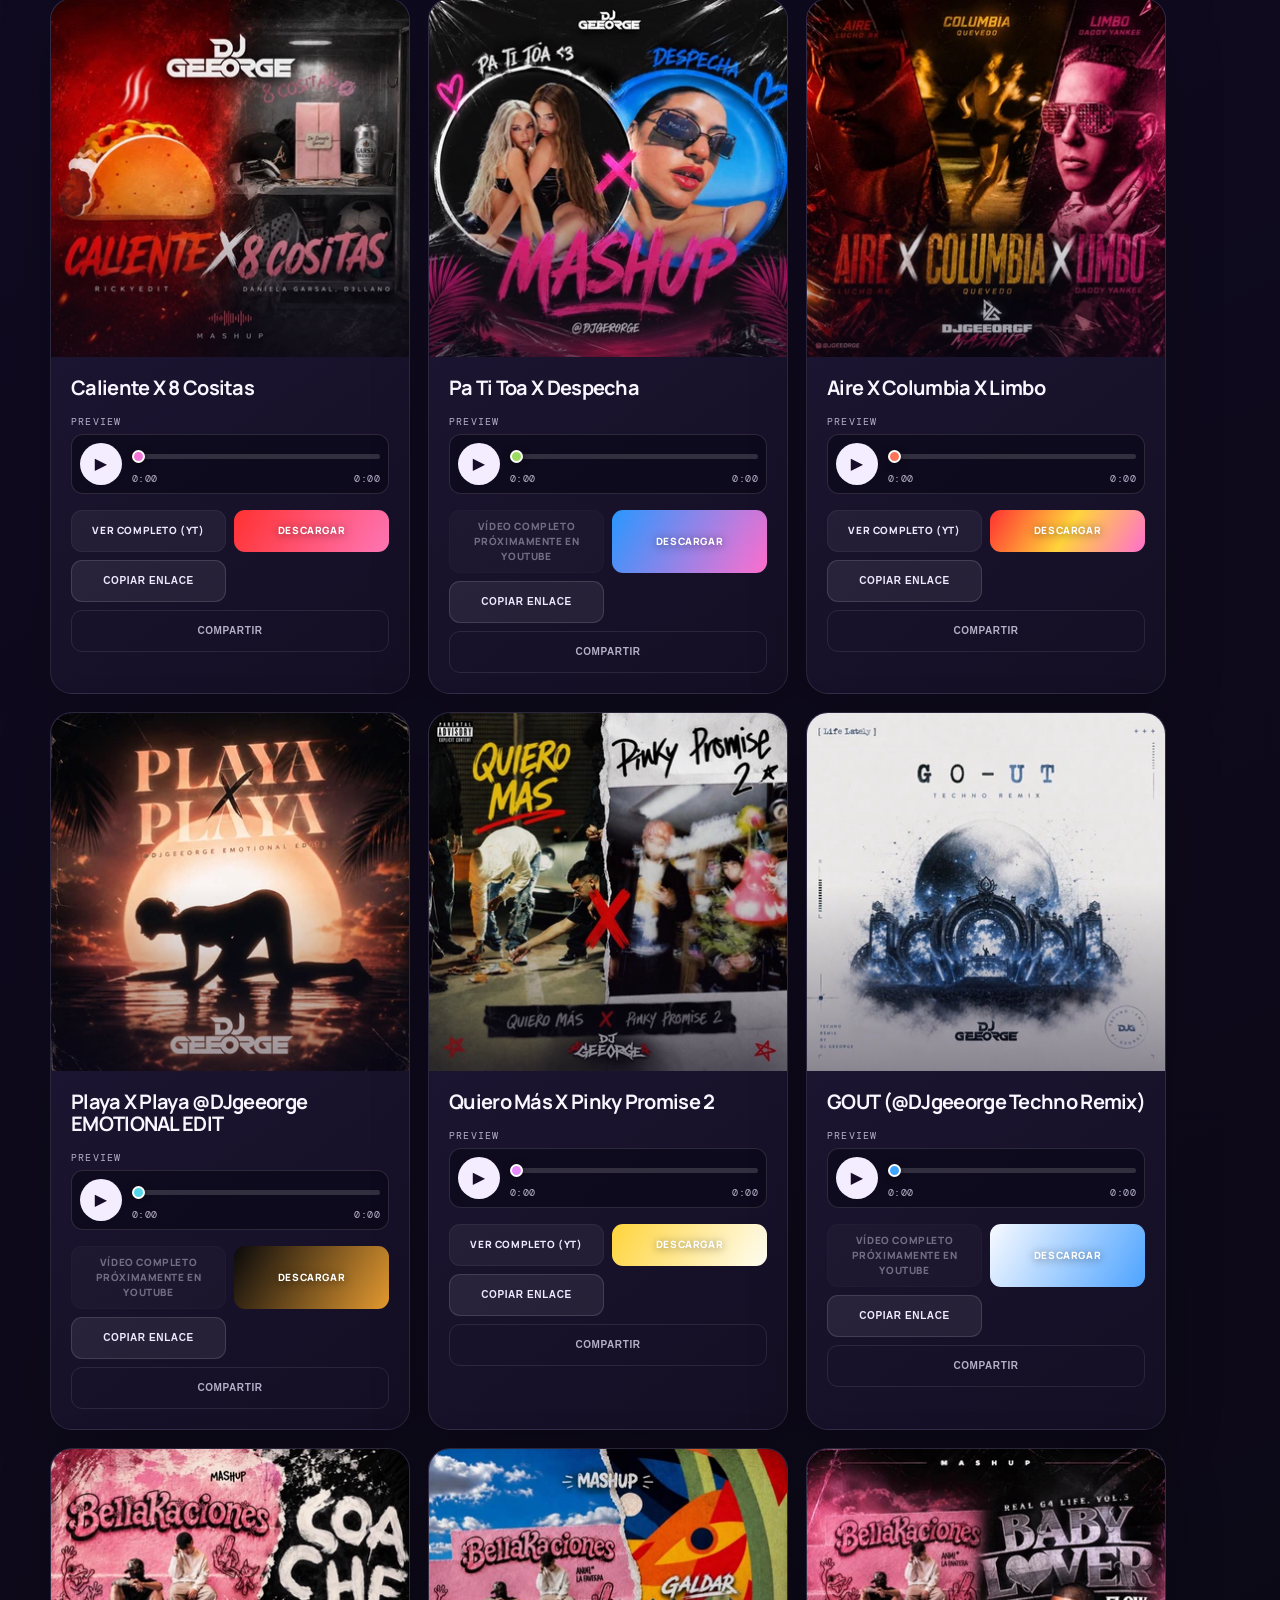
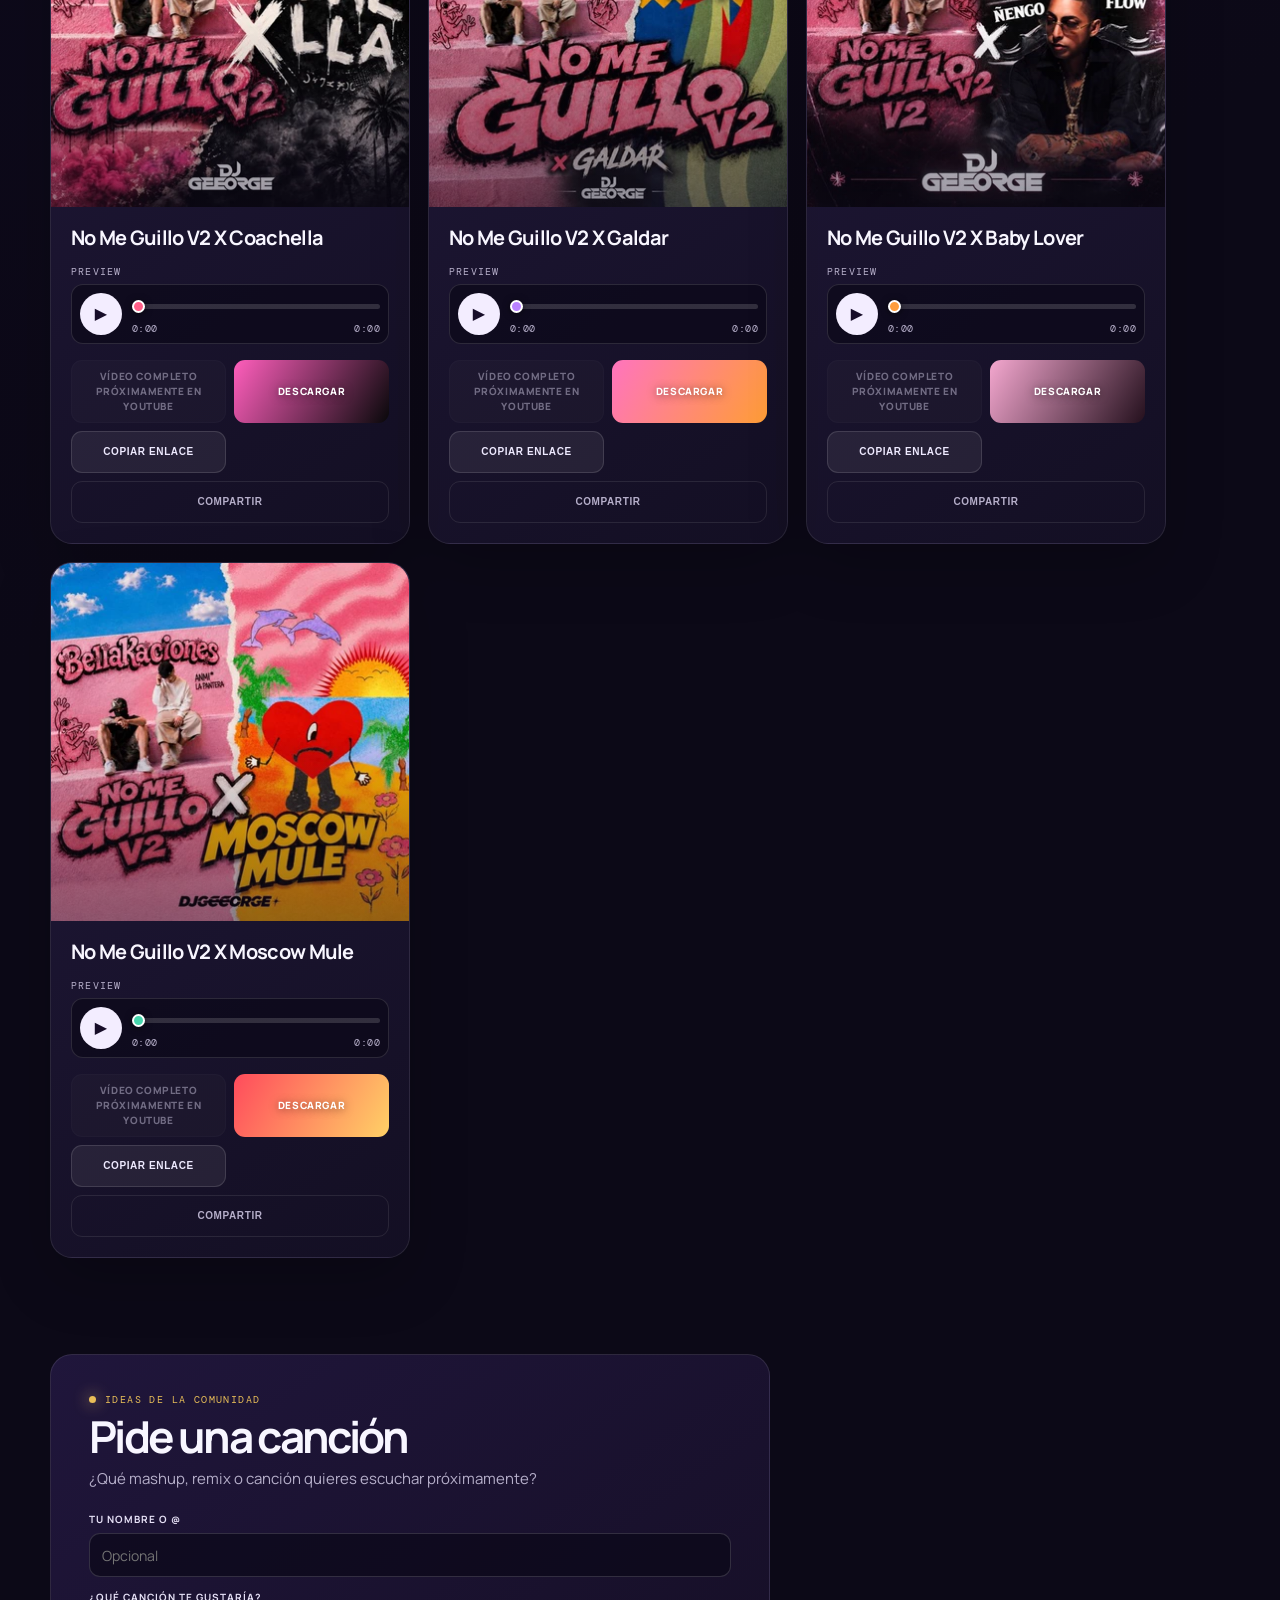
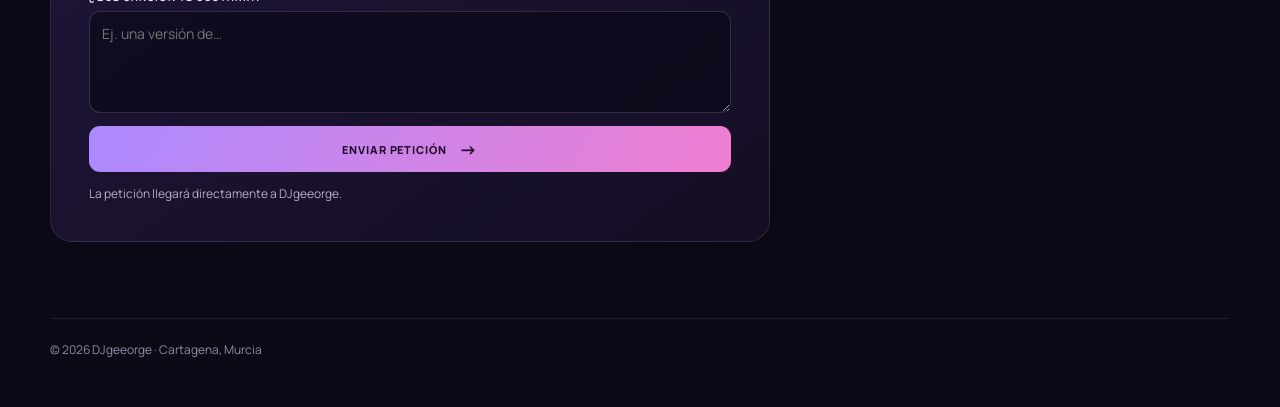
==== commit d83cd412: "optimizadoo" ====
--- a/descargas/index.html
+++ b/descargas/index.html
@@ -28,13 +28,16 @@
         <link rel="preconnect" href="https://fonts.googleapis.com">
         <link rel="preconnect" href="https://fonts.gstatic.com" crossorigin>
         <link href="https://fonts.googleapis.com/css2?family=DM+Mono&family=Manrope:wght@400;500;600;700;800&display=swap" rel="stylesheet">
-        <link rel="stylesheet" href="player.css">
-        <link rel="stylesheet" href="enhancements.css">
+        <link rel="stylesheet" href="player.css?v=20261016">
         <style>:root { --bg: #100b22; --panel: #1b1331cc; --ink: #f8f6ff; --muted: #b6afca; --violet: #a083ff; --pink: #ff83d8; --gold: #e9be58; --line: #ffffff17; --font: Manrope,system-ui,sans-serif; } @font-face{ font-family: "Champion Gothic"; src: url("../assets/fonts/Champion%20Gothic%20Welterweight.otf") format("opentype"); font-weight: 700; font-display: swap; } * { box-sizing: border-box; } html { scroll-behavior: smooth; } body { min-height: 100vh; margin: 0; overflow-x: hidden; background: radial-gradient(ellipse 62% 40% at 6% -8%,#7651ec70,transparent 68%),radial-gradient(ellipse 45% 34% at 94% 15%,#f569cf30,transparent 65%),linear-gradient(155deg,#150d2e,#0c0917 74%); color: var(--ink); font: 15px/1.5 var(--font); } body:before, body:after { content: ""; position: fixed; z-index: -1; border-radius: 50%; filter: blur(35px); pointer-events: none; } body:before { width: 44vw; height: 44vw; top: 48%; left: -25vw; background: #5b3bd032; } body:after { width: 38vw; height: 38vw; right: -20vw; top: 62%; background: #f35fca21; } a { color: inherit; text-decoration: none; } .wrap { width: min(1180px,calc(100% - 48px)); margin: auto; } .nav { height: 88px; display: flex; align-items: center; justify-content: space-between; border-bottom: 1px solid var(--line); } .brand img { width: 136px; height: auto; } .back { display: flex; align-items: center; gap: 9px; color: var(--muted); font-size: 12px; font-weight: 700; letter-spacing: .06em; } .back:hover { color: #fff; } .back b { font-size: 18px; font-weight: 400; } header { padding: clamp(10px,4vw,60px) 0 60px; } .tag { display: inline-flex; align-items: center; gap: 8px; padding: 7px 11px; border: 1px solid #c7b9ff42; border-radius: 99px; background: #9c7dff13; color: #dfd6ff; font: 10px 'DM Mono'; letter-spacing: .12em; text-transform: uppercase; } .tag:before { content: ""; width: 6px; height: 6px; border-radius: 50%; background: var(--pink); box-shadow: 0 0 16px var(--pink); } h1 { max-width: 800px; margin: 18px 0; font-size: clamp(54px,10vw,136px); line-height: .87; letter-spacing: -.08em; } header p { max-width: 530px; margin: 0; color: var(--muted); font-size: 17px; } .featured-section { margin: 0 0 76px; } .featured-body { display: flex; align-items: center; gap: 56px; } .section-label { display: flex; align-items: center; gap: 9px; margin: 0 0 8px; color: var(--gold); font: 10px 'DM Mono'; letter-spacing: .14em; text-transform: uppercase; } .section-label:before { content: ""; width: 7px; height: 7px; border-radius: 50%; background: var(--gold); box-shadow: 0 0 15px #edc66b; } .section-title { margin: 0 0 18px; font-size: clamp(28px,4vw,44px); line-height: 1; letter-spacing: -.06em; } .featured-card { max-width: 360px; } .featured-card.is-visible { animation: featured-glow 5.5s ease-in-out infinite; } .featured-card .preview { border: 1px solid var(--gold); border-radius: 11px; box-shadow: 0 0 0 2px #e9be5826; accent-color: var(--gold); } .featured-side { display: none; } .all-title { margin: 0 0 22px; font-size: clamp(25px,3vw,34px); letter-spacing: -.055em; } .grid { display: grid; grid-template-columns: repeat(auto-fit,minmax(280px,1fr)); gap: 18px; padding-bottom: 96px; } .card { position: relative; overflow: hidden; border: 1px solid var(--line); border-radius: 22px; background: linear-gradient(145deg,#231a3dde,#151025de); box-shadow: 0 22px 60px #00000032; } .cover { position: relative; aspect-ratio: 1; overflow: hidden; background: #271c48; } .cover:after { content: ""; position: absolute; inset: 0; background: linear-gradient(180deg,transparent 48%,#130d2570); } .cover img { width: 100%; height: 100%; object-fit: cover; } .content { padding: 20px; } .content h2 { margin: 0 0 16px; font-size: 20px; letter-spacing: -.035em; line-height: 1.1; } .preview-label { display: block; margin-bottom: 6px; color: var(--muted); font: 10px 'DM Mono'; letter-spacing: .12em; text-transform: uppercase; } .preview { width: 100%; height: 38px; margin: 0 0 16px; accent-color: var(--pink); } .actions { display: grid; grid-template-columns: 1fr 1fr; gap: 8px; } .action { display: flex; align-items: center; justify-content: center; min-height: 42px; padding: 8px; border: 1px solid #ffffff0d; border-radius: 11px; background: #ffffff0d; color: #eeeaff; font-size: 10px; font-weight: 800; letter-spacing: .06em; text-align: center; text-transform: uppercase; cursor: pointer; } .action.download { border: 0; background: linear-gradient(120deg,#ab8aff,#f07ed0); color: #1b0923; } .action.share { grid-column: span 2; background: transparent; border-color: var(--line); color: var(--muted); } .action.disabled { opacity: .42; pointer-events: none; } .empty { grid-column: 1/-1; padding: 48px; border: 1px dashed var(--line); border-radius: 18px; color: var(--muted); } .footer { padding: 22px 0 48px; border-top: 1px solid var(--line); color: #938ba8; font-size: 12px; } .reveal { opacity: 0; transform: translateY(18px); transition: opacity .3s ease,transform .3s ease; } .reveal.is-visible { opacity: 1; transform: none; } .card.is-shared { box-shadow: 0 0 0 4px #f496df48,0 0 60px #b59aff7a; } @keyframes featured-glow{ 0%, 100% {  box-shadow: 0 22px 60px #00000032; }  50% {  box-shadow: 0 22px 60px #00000032,0 0 30px #e9be582d; } } @media (min-width:860px){ .featured-side {  display: flex;  flex: 1;  align-items: center;  justify-content: center; } } .scroll-cue { display: flex; flex-direction: column; align-items: center; gap: 14px; color: var(--ink); text-decoration: none; animation: scroll-cue-float 2.2s ease-in-out infinite; } .scroll-cue-arrow { width: 34px; height: 34px; color: var(--pink); filter: drop-shadow(0 0 14px #ff83d880); } .scroll-cue-text { font-family: "Champion Gothic","Arial Black",sans-serif; font-weight: 700; font-size: 15px; letter-spacing: .32em; text-transform: uppercase; } @keyframes scroll-cue-float{ 0%, 100% {  transform: translateY(0); }  50% {  transform: translateY(12px); } } @media (max-width:600px){ .wrap {  width: min(100% - 30px,1180px); }  .nav {  height: 70px; }  .brand img {  width: 118px; }  .back {  font-size: 10px; }  header {  padding: 70px 0 48px; }  header p {  font-size: 15px; }  .featured-section {  margin-bottom: 56px; }  .featured-card {  max-width: none; }  .grid {  grid-template-columns: 1fr;  gap: 14px; }  .content {  padding: 17px; } } @media (prefers-reduced-motion:reduce){ *, *:before, *:after {  transition: none!important;  animation: none!important; }  .reveal {  opacity: 1;  transform: none; } }</style>
+        <style>
+            .featured-card.is-visible { animation: featured-glow 5.5s ease-in-out infinite; will-change: filter; }
+            @keyframes featured-glow { 0%,100% { filter: drop-shadow(0 0 0 transparent); } 50% { filter: drop-shadow(0 0 15px #e9be5850); } }
+        </style>
     </head>
     <body>
         <div class="wrap nav">
-            <a class="brand" href="../" aria-label="DJgeeorge, inicio"><img src="../logos/logo-blanco.png" alt="DJgeeorge"></a>
+            <a class="brand" href="../" aria-label="DJgeeorge, inicio"><img src="../logos/logo-blanco.png" alt="DJgeeorge" width="3940" height="1080"></a>
             <a class="back" href="../"><b>←</b> Volver a la web</a>
         </div>
         <header class="wrap">
@@ -48,7 +51,7 @@
                 <h2 class="section-title">Mashup destacado</h2>
                 <div class="featured-body">
                     <div id="featured"></div>
-                    <div class="featured-side" aria-hidden="true">
+                    <div class="featured-side">
                         <a href="#all-mashups" class="scroll-cue"><svg class="scroll-cue-arrow" viewBox="0 0 40 40" xmlns="http://www.w3.org/2000/svg">
                                 <path d="M8 12 L20 26 L32 12 L28 8 L20 18 L12 8 Z" fill="currentColor"/>
                             </svg><span class="scroll-cue-text">Desliza</span></a>
@@ -79,6 +82,7 @@
                     <input type="hidden" name="_subject" value="Nueva petición de canción — DJgeeorge">
                     <input type="hidden" name="_template" value="table">
                     <input type="hidden" name="_captcha" value="false">
+                    <input type="hidden" name="_next" value="https://djgeeorge.qd.je/descargas/#song-request">
                     <input class="form-honeypot" type="text" name="_honey" tabindex="-1" autocomplete="off" aria-hidden="true">
                     <label>Tu nombre o @ <input name="nombre" type="text" placeholder="Opcional"></label>
                     <label>¿Qué canción te gustaría? <textarea name="peticion" rows="4" placeholder="Ej. una versión de…" required></textarea></label>
@@ -91,12 +95,13 @@
             <div class="wrap footer">© 2026 DJgeeorge · Cartagena, Murcia</div>
         </footer>
         <script src="../mashups/mashups-data.js"></script>
-        <script src="player.js"></script>
+        <script src="player.js?v=20261016"></script>
         <script>
     const grid=document.querySelector('#grid'),featured=document.querySelector('#featured'),featuredSection=document.querySelector('#featured-section'),featuredLabel=document.querySelector('.section-label'),allMashups=document.querySelector('#all-mashups'),site='https://djgeeorge.qd.je/descargas/',esc=s=>String(s||'').replace(/[&<>'"]/g,c=>({'&':'&amp;','<':'&lt;','>':'&gt;',"'":'&#39;','"':'&quot;'}[c])),slug=s=>String(s).normalize('NFD').replace(/[\u0300-\u036f]/g,'').toLowerCase().replace(/[^a-z0-9]+/g,'-').replace(/(^-|-$)/g,''),items=window.DJGEEORGE_MASHUPS||[],selected=new URLSearchParams(location.search).get('m'),link=(klass,url,label)=>url?`<a class="action ${klass}" href="${esc(url)}" target="_blank" rel="noopener">${label}</a>`:`<span class="action ${klass} disabled">${label}</span>`;
     function publishedLabel(item){const saved=Date.parse(item.publishedAt||''),fromCover=Number((item.cover||'').match(/-(\d{13})-cover\./)?.[1]),time=Number.isFinite(saved)?saved:fromCover;if(!time||time>Date.now())return 'Publicado recientemente';const seconds=Math.floor((Date.now()-time)/1000),minutes=Math.floor(seconds/60),hours=Math.floor(minutes/60),days=Math.floor(hours/24);if(minutes<1)return 'Publicado hace unos segundos';if(minutes<60)return `Publicado hace ${minutes} ${minutes===1?'minuto':'minutos'}`;if(hours<24)return `Publicado hace ${hours} ${hours===1?'hora':'horas'}`;return `Publicado hace ${days} ${days===1?'día':'días'}`}
-    function makeCard(item,isFeatured=false){const id=slug(item.title),shareUrl=`${site}?m=${encodeURIComponent(id)}`,videoLabel=item.youtubePending?'Vídeo completo próximamente en YouTube':'Ver completo (yt)',card=document.createElement('article');card.className=`card reveal${isFeatured?' featured-card':''}`;card.id=`mashup-${id}`;card.innerHTML=`<div class="cover"><img src="${esc(item.cover)}" alt="Portada de ${esc(item.title)}"></div><div class="content"><h2>${esc(item.title)}</h2>${item.preview?`<label class="preview-label">Preview</label>${window.DJGEEORGE_PLAYER.markup(item.preview)}`:''}<div class="actions">${link('',item.listen,videoLabel)}${link('download',item.download,'Descargar')}<button class="action share" type="button">Compartir</button></div></div>`;window.DJGEEORGE_PLAYER.setup(card);card.querySelector('.share').onclick=async()=>{const text=`Mira este nuevo mashup de @DJgeeorge: ${item.title}`;try{if(navigator.share){await navigator.share({title:`DJgeeorge — ${item.title}`,text,url:shareUrl})}else{await navigator.clipboard.writeText(`${text}\n${shareUrl}`);card.querySelector('.share').textContent='Enlace copiado ✓'}}catch(error){if(error.name!=='AbortError')console.error(error)}};if(selected===id){card.classList.add('is-shared');setTimeout(()=>card.scrollIntoView({behavior:'smooth',block:'center'}),180)}return card}
-    if(!items.length){featuredSection.hidden=true;grid.innerHTML='<div class="empty">Los primeros mashups están llegando. Vuelve pronto.</div>'}else{featuredLabel.textContent=publishedLabel(items[0]);const newest=makeCard(items[0],true);featured.append(newest);setTimeout(()=>newest.classList.add('is-visible'),140);if(items.length===1){allMashups.hidden=true}else{items.slice(1).forEach((item,index)=>{const card=makeCard(item);grid.append(card);setTimeout(()=>card.classList.add('is-visible'),260+index*90)})}}
+    const thumbnail=cover=>cover.replace(/\.(?:jpe?g|png)$/i,'-thumb.webp');
+    function makeCard(item,isFeatured=false){const id=slug(item.title),shareUrl=`${site}?m=${encodeURIComponent(id)}`,videoLabel=item.youtubePending?'Vídeo completo próximamente en YouTube':'Ver completo (yt)',image=thumbnail(item.cover),loading=isFeatured?'eager':'lazy',priority=isFeatured?' fetchpriority="high"':'',card=document.createElement('article');card.className=`card reveal${isFeatured?' featured-card':''}`;card.id=`mashup-${id}`;card.innerHTML=`<div class="cover"><img src="${esc(image)}" alt="Portada de ${esc(item.title)}" width="360" height="360" loading="${loading}" decoding="async"${priority}></div><div class="content"><h2>${esc(item.title)}</h2>${item.preview?`<label class="preview-label">Preview</label>${window.DJGEEORGE_PLAYER.markup(item.preview)}`:''}<div class="actions">${link('',item.listen,videoLabel)}${link('download',item.download,'Descargar')}<button class="action share" type="button">Compartir</button></div></div>`;window.DJGEEORGE_PLAYER.setup(card);card.querySelector('.share').onclick=async()=>{const text=`Mira este nuevo mashup de @DJgeeorge: ${item.title}`;try{if(navigator.share){await navigator.share({title:`DJgeeorge — ${item.title}`,text,url:shareUrl})}else{await navigator.clipboard.writeText(`${text}\n${shareUrl}`);card.querySelector('.share').textContent='Enlace copiado ✓'}}catch(error){if(error.name!=='AbortError')console.error(error)}};if(selected===id){card.classList.add('is-shared');setTimeout(()=>card.scrollIntoView({behavior:'auto',block:'center'}),0)}return card}
+    if(!items.length){featuredSection.hidden=true;grid.innerHTML='<div class="empty">Los primeros mashups están llegando. Vuelve pronto.</div>'}else{const directLink=Boolean(selected);featuredLabel.textContent=publishedLabel(items[0]);const newest=makeCard(items[0],true);featured.append(newest);setTimeout(()=>newest.classList.add('is-visible'),directLink?0:140);if(items.length===1){allMashups.hidden=true}else{items.slice(1).forEach((item,index)=>{const card=makeCard(item);grid.append(card);setTimeout(()=>card.classList.add('is-visible'),directLink?0:260+index*90)})}}
   </script>
         <script>
     (() => {
@@ -121,7 +126,7 @@
     })();
         </script>
         <script src="palette.js"></script>
-        <script src="enhancements.js"></script>
+        <script src="enhancements.js?v=20261016"></script>
         <!-- Cloudflare Web Analytics -->
         <script type="module" src="https://static.cloudflareinsights.com/beacon.min.js" data-cf-beacon='{"token":"641ce010f5e84b31bc3ececbe353310a"}'></script>
         <!-- End Cloudflare Web Analytics -->
--- a/descargas/player.css
+++ b/descargas/player.css
@@ -1,3 +1,4 @@
 .dj-player{display:grid;grid-template-columns:42px minmax(0,1fr);gap:10px;align-items:center;margin:0 0 16px;padding:8px;border:1px solid #ffffff20;border-radius:12px;background:#0c0918a8}.dj-player-play{display:grid;place-items:center;width:42px;height:42px;padding:0;border:0;border-radius:50%;background:#f3edff;color:#170d29;font:16px/1 system-ui;cursor:pointer;transition:transform .18s ease,background .18s ease}.dj-player-play:hover{transform:scale(1.06);background:#fff}.dj-player-track{min-width:0}.dj-player-progress{width:100%;height:5px;margin:0;appearance:none;-webkit-appearance:none;border-radius:999px;outline:0;background:linear-gradient(90deg,var(--player-progress,#ff83d8) 0 var(--progress,0%),#ffffff26 var(--progress,0%) 100%);cursor:pointer}.dj-player-progress::-webkit-slider-thumb{width:13px;height:13px;appearance:none;-webkit-appearance:none;border:2px solid #fff;border-radius:50%;background:var(--player-progress,#ff83d8);box-shadow:0 1px 7px #0008}.dj-player-progress::-moz-range-thumb{width:11px;height:11px;border:2px solid #fff;border-radius:50%;background:var(--player-progress,#ff83d8);box-shadow:0 1px 7px #0008}.dj-player-time{display:flex;justify-content:space-between;margin-top:6px;color:var(--muted);font:10px 'DM Mono',monospace;letter-spacing:.04em}.dj-player.is-playing .dj-player-play{background:var(--player-progress,#ff83d8)}.featured-card .dj-player{--player-progress:var(--gold);border-color:var(--gold);box-shadow:0 0 0 2px #e9be5826}
 
-.all-mashups-head{display:flex;align-items:center;justify-content:space-between;gap:24px}.mashup-search{display:flex;align-items:center;gap:10px;width:min(100%,270px);padding:10px 13px;border:1px solid var(--line);border-radius:12px;background:#ffffff09;transition:border-color .2s,box-shadow .2s}.mashup-search:focus-within{border-color:#cbbdff8a;box-shadow:0 0 0 3px #9f82ff1c}.mashup-search svg{width:17px;height:17px;fill:none;stroke:var(--muted);stroke-width:1.8;flex:0 0 auto}.mashup-search input{width:100%;min-width:0;border:0;outline:0;background:transparent;color:var(--ink);font:600 12px var(--font)}.mashup-search input::placeholder{color:var(--muted)}.search-empty{margin:0;padding:35px;border:1px dashed var(--line);border-radius:18px;color:var(--muted)}.sr-only{position:absolute;width:1px;height:1px;overflow:hidden;clip:rect(0 0 0 0);clip-path:inset(50%);white-space:nowrap}@media(max-width:600px){.all-mashups-head{align-items:stretch;flex-direction:column;gap:14px}.all-title{margin:0}.mashup-search{width:100%}}
+/* Extras de la página de mashups, agrupados aquí para evitar otra descarga CSS. */
+.all-mashups-head{display:flex;align-items:center;justify-content:space-between;gap:24px}.mashup-search{display:flex;align-items:center;gap:10px;width:min(100%,270px);padding:10px 13px;border:1px solid var(--line);border-radius:12px;background:#ffffff09;transition:border-color .2s,box-shadow .2s}.mashup-search:focus-within{border-color:#cbbdff8a;box-shadow:0 0 0 3px #9f82ff1c}.mashup-search svg{width:17px;height:17px;fill:none;stroke:var(--muted);stroke-width:1.8;flex:0 0 auto}.mashup-search input{width:100%;min-width:0;border:0;outline:0;background:transparent;color:var(--ink);font:600 12px var(--font)}.mashup-search input::placeholder{color:var(--muted)}.search-empty{margin:0;padding:35px;border:1px dashed var(--line);border-radius:18px;color:var(--muted)}.sr-only{position:absolute;width:1px;height:1px;overflow:hidden;clip:rect(0 0 0 0);clip-path:inset(50%);white-space:nowrap}@media(max-width:600px){.all-mashups-head{align-items:stretch;flex-direction:column;gap:14px}.all-title{margin:0}.mashup-search{width:100%}}.card .cover{isolation:isolate}.new-badge{position:absolute;z-index:2;top:13px;left:13px;padding:6px 9px;border-radius:999px;background:#ff83d8;color:#210d28;font:800 10px/1 var(--font);letter-spacing:.09em;text-transform:uppercase;box-shadow:0 5px 20px #ff83d899}.action.copy{background:#ffffff12;border-color:#ffffff20}.action.copy.is-copied{border-color:#9dffcb;background:#9dffcb;color:#102419}.latest-video,.song-request{margin:0 0 76px}.latest-video-link{display:grid;grid-template-columns:minmax(130px,220px) 1fr;overflow:hidden;border:1px solid var(--line);border-radius:18px;background:linear-gradient(120deg,#ffffff0c,#ffffff04);transition:transform .2s,border-color .2s,background .2s}.latest-video-link:hover{border-color:#ff83d8a8;background:#ffffff10;transform:translateY(-3px)}.latest-video-link img{width:100%;height:100%;min-height:130px;object-fit:cover}.latest-video-link span{display:grid;align-content:center;grid-template-columns:1fr auto;gap:7px 18px;padding:24px}.latest-video-link small{grid-column:1/-1;color:var(--pink);font:10px 'DM Mono',monospace;letter-spacing:.12em;text-transform:uppercase}.latest-video-link strong{font-size:clamp(20px,3vw,32px);line-height:1.05;letter-spacing:-.05em}.latest-video-link b{align-self:end;font-size:26px}.song-request{max-width:720px;padding:clamp(24px,4vw,38px);border:1px solid #ffffff1a;border-radius:22px;background:linear-gradient(145deg,#251a45cc,#171027cc)}.song-request .section-title{margin-bottom:10px}.song-request>p:not(.section-label):not(.request-note){margin:0 0 22px;color:var(--muted)}.song-request form{display:grid;gap:13px}.song-request label{display:grid;gap:7px;color:#e7e1f7;font:700 10px var(--font);letter-spacing:.1em;text-transform:uppercase}.song-request input,.song-request textarea{width:100%;border:1px solid #ffffff26;border-radius:11px;outline:0;background:#0c0918a8;color:var(--ink);font:14px var(--font);letter-spacing:normal;text-transform:none}.song-request input{height:44px;padding:0 12px}.song-request textarea{padding:12px;resize:vertical}.song-request input:focus,.song-request textarea:focus{border-color:#ff83d8;box-shadow:0 0 0 3px #ff83d81f}.request-submit{display:inline-flex;align-items:center;justify-content:center;gap:12px;min-height:46px;border:0;border-radius:11px;background:linear-gradient(120deg,#ab8aff,#f07ed0);color:#210d28;font:800 11px var(--font);letter-spacing:.08em;text-transform:uppercase;cursor:pointer;transition:transform .2s,filter .2s}.request-submit:hover{filter:brightness(1.08);transform:translateY(-2px)}.request-submit b{font-size:18px}.request-note{margin:13px 0 0;color:var(--muted);font-size:12px}.form-honeypot{position:absolute!important;left:-9999px!important}@media(max-width:600px){.latest-video,.song-request{margin-bottom:56px}.latest-video-link{grid-template-columns:1fr}.latest-video-link img{aspect-ratio:16/9;min-height:0}.latest-video-link span{padding:19px}.song-request{padding:23px 18px}}
